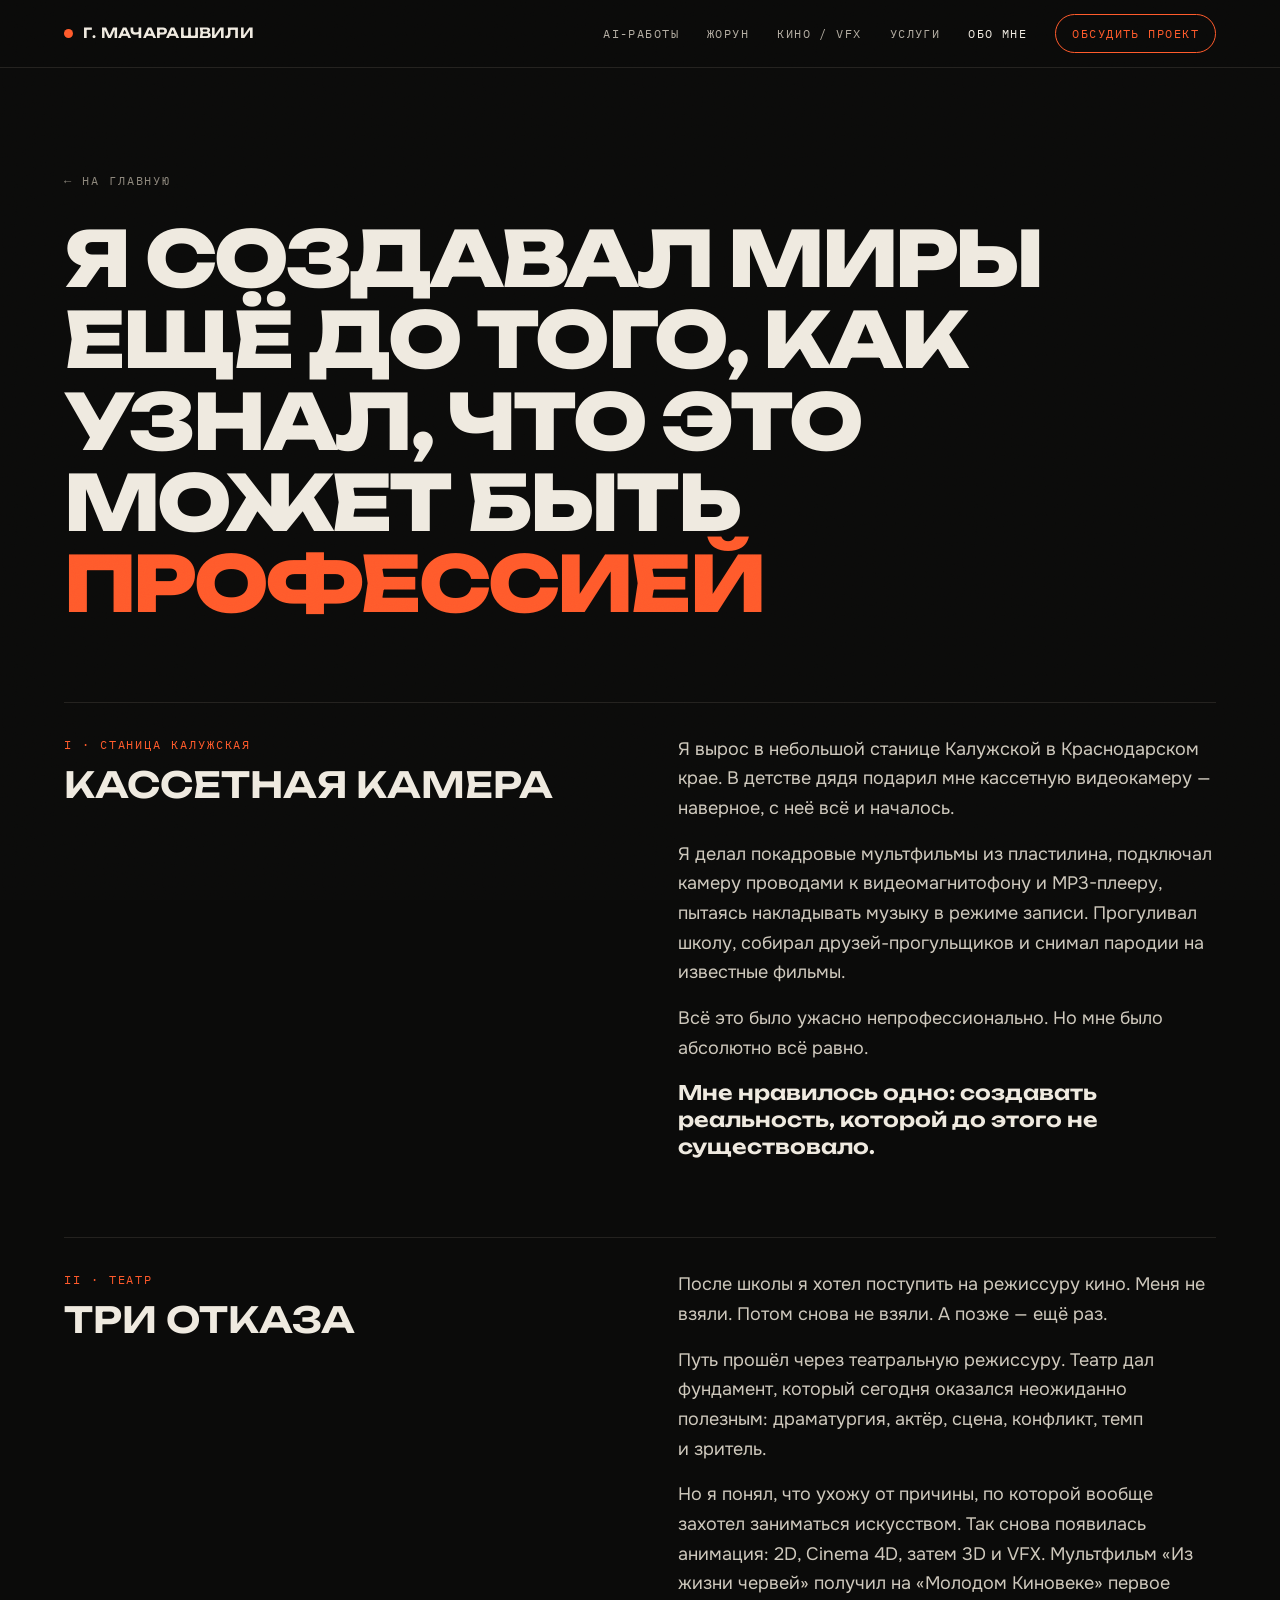
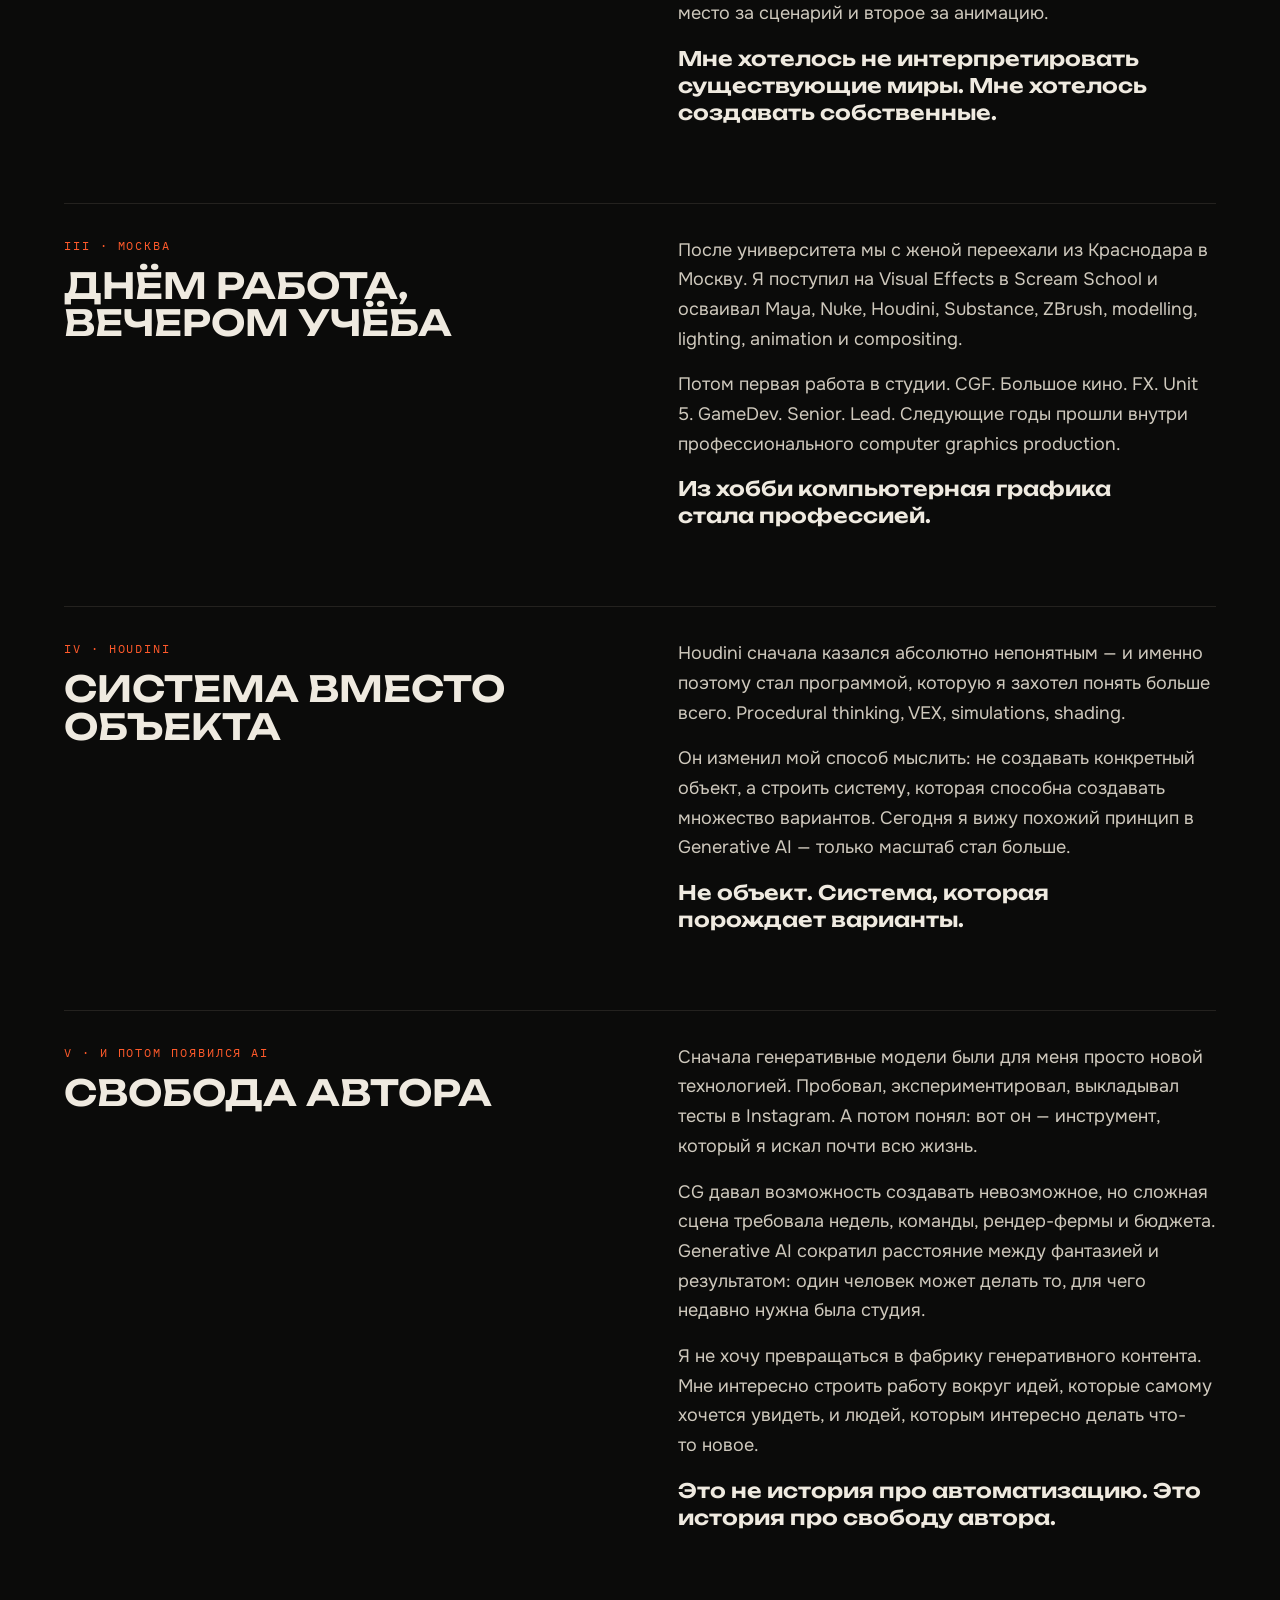
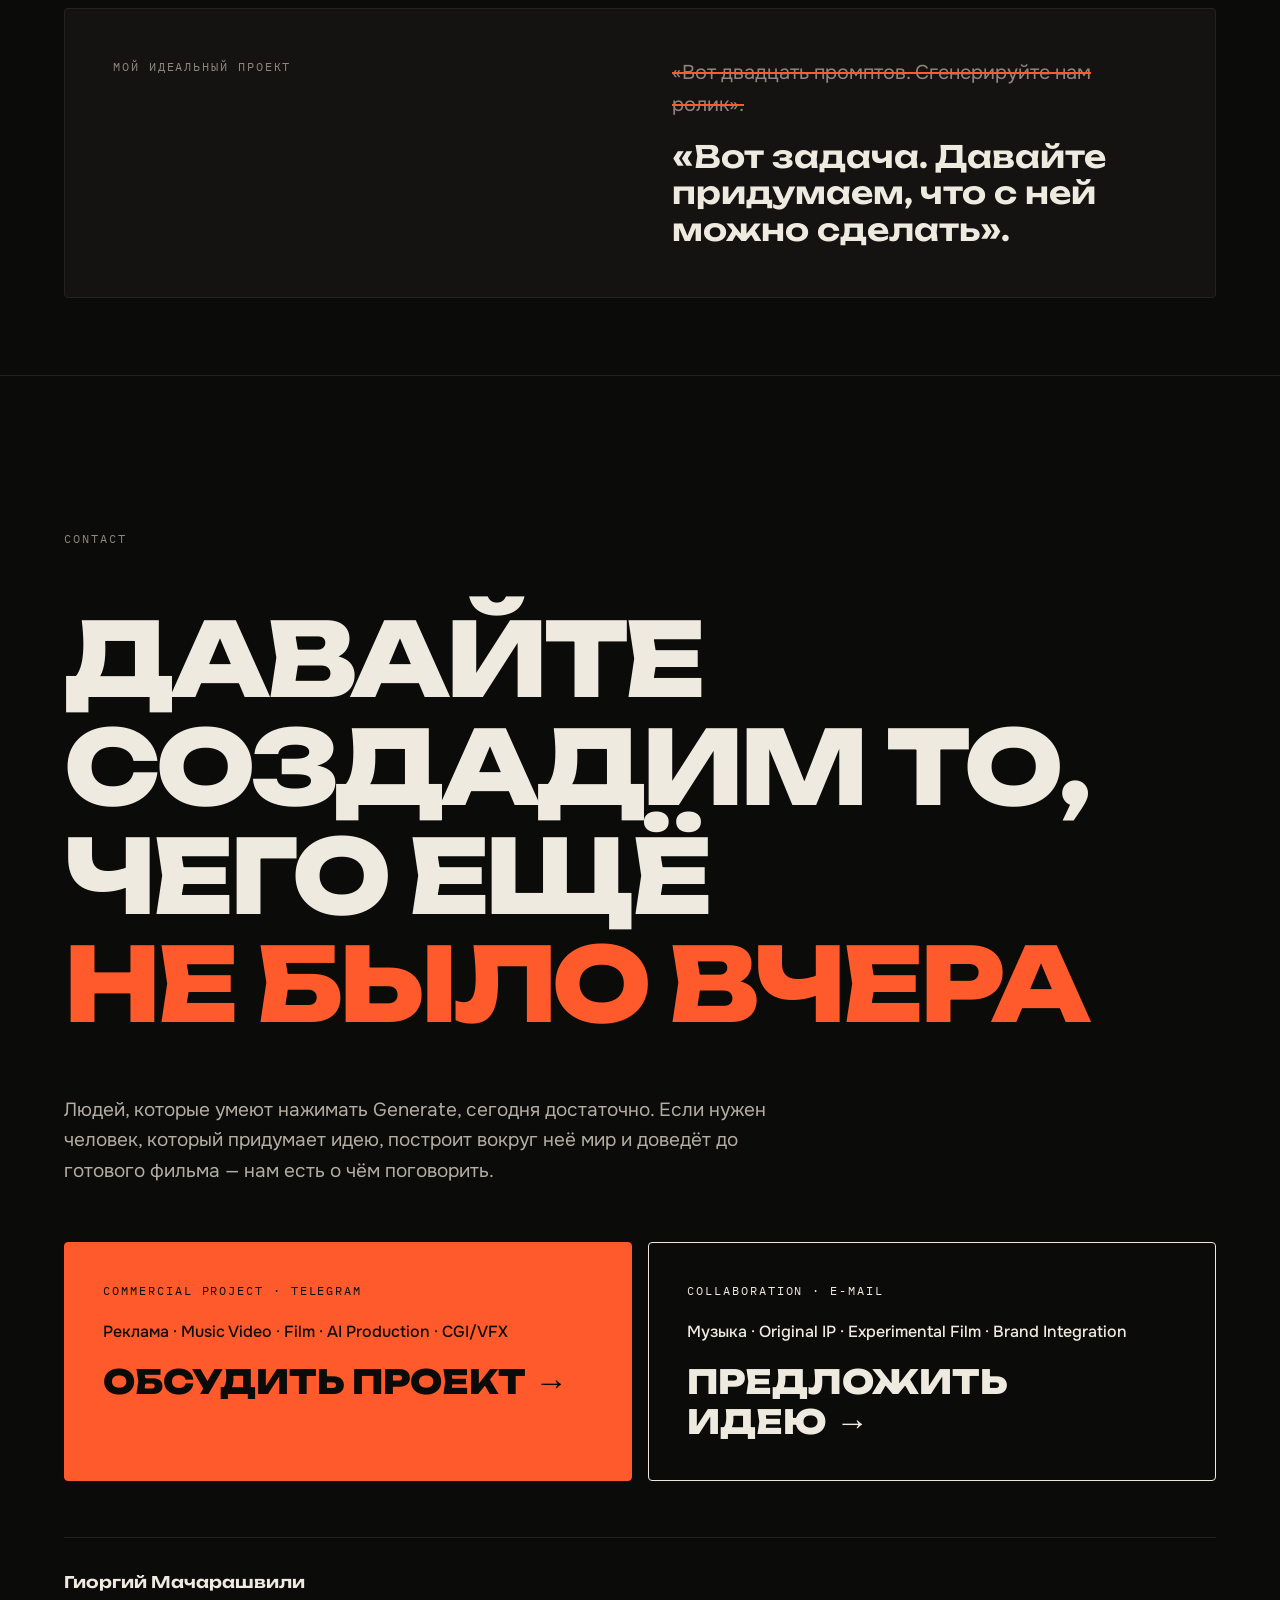
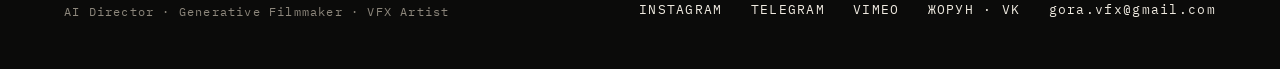
==== about/index.html @ 579a7cca "Видео вместо картинок, встроенный плеер и правки текста - Первый экран: беззвучная нарезка лучших пл" ====
<!DOCTYPE html>
<html lang="ru">
<head>
  <meta charset="utf-8">
  <meta name="viewport" content="width=device-width, initial-scale=1, viewport-fit=cover">
  <title>История — Гиоргий Мачарашвили</title>
  <meta name="description" content="От кассетной камеры в станице Калужской через театральную режиссуру, большое кино и Houdini к Generative AI. История Гиоргия Мачарашвили — AI-режиссёра и VFX-художника.">
  <link rel="canonical" href="https://goravfx.github.io/about/">
  <meta name="theme-color" content="#0b0b0a">
  <meta name="author" content="Гиоргий Мачарашвили">

  <meta property="og:type" content="profile">
  <meta property="og:site_name" content="Гиоргий Мачарашвили">
  <meta property="og:locale" content="ru_RU">
  <meta property="og:title" content="История — Гиоргий Мачарашвили">
  <meta property="og:description" content="От кассетной камеры в станице Калужской через театральную режиссуру, большое кино и Houdini к Generative AI. История Гиоргия Мачарашвили — AI-режиссёра и VFX-художника.">
  <meta property="og:url" content="https://goravfx.github.io/about/">
  <meta property="og:image" content="https://goravfx.github.io/assets/og-cover.jpg">
  <meta property="og:image:width" content="1200">
  <meta property="og:image:height" content="630">
  <meta property="og:image:alt" content="Гиоргий Мачарашвили — AI-режиссёр, generative filmmaker, VFX artist">
  <meta name="twitter:card" content="summary_large_image">
  <meta name="twitter:image" content="https://goravfx.github.io/assets/og-cover.jpg">

  <link rel="icon" href="../assets/favicon.svg" type="image/svg+xml">
  <link rel="icon" href="../assets/favicon-32.png" sizes="32x32" type="image/png">
  <link rel="apple-touch-icon" href="../assets/apple-touch-icon.png">

  <link rel="preload" href="../assets/fonts/unbounded-cyrillic.woff2" as="font" type="font/woff2" crossorigin>
  <link rel="preload" href="../assets/fonts/onest-cyrillic.woff2" as="font" type="font/woff2" crossorigin>
  <link rel="stylesheet" href="../assets/css/site.css">
  <script>document.documentElement.classList.add('js')</script>
  <script src="../assets/js/site.js" defer></script>
</head>

<body>
<a class="skip" href="#main">Перейти к содержанию</a>
<div class="grain" aria-hidden="true"></div>

<header class="site-header">
  <a class="brand" href="../" aria-label="Гиоргий Мачарашвили — на главную">
    <span class="brand-dot" aria-hidden="true"></span>
    <span>Г. МАЧАРАШВИЛИ</span>
  </a>
  <button class="menu-btn" type="button" aria-expanded="false" aria-controls="site-nav">
    <span class="menu-label">Меню</span><span class="menu-icon" aria-hidden="true"></span>
  </button>
  <nav class="nav" id="site-nav" aria-label="Разделы сайта">
    <a href="../#work">AI-работы</a>
    <a href="../#jorun">Жорун</a>
    <a href="../#vfx">Кино / VFX</a>
    <a href="../#services">Услуги</a>
    <a href="./" aria-current="page">Обо мне</a>
    <a class="nav-cta" href="#contact">Обсудить проект</a>
  </nav>
</header>

<main id="main">

<article class="story">
  <div class="story-head">
    <a class="back" href="../">← НА ГЛАВНУЮ</a>
    <h1 class="story-title">Я создавал миры ещё до того, как узнал, что это может быть <span class="acc">профессией</span></h1>
  </div>
  <section class="chapter" aria-labelledby="ch-1">
    <div class="chapter-head">
      <span class="chapter-i">I · СТАНИЦА КАЛУЖСКАЯ</span>
      <h2 class="chapter-t" id="ch-1">Кассетная камера</h2>
    </div>
    <div class="chapter-body">
      <p>Я вырос в небольшой станице Калужской в Краснодарском крае. В детстве дядя подарил мне кассетную видеокамеру — наверное, с неё всё и началось.</p>
      <p>Я делал покадровые мультфильмы из пластилина, подключал камеру проводами к видеомагнитофону и MP3-плееру, пытаясь накладывать музыку в режиме записи. Прогуливал школу, собирал друзей-прогульщиков и снимал пародии на известные фильмы.</p>
      <p>Всё это было ужасно непрофессионально. Но мне было абсолютно всё равно.</p>
      <p class="chapter-q">Мне нравилось одно: создавать реальность, которой до этого не существовало.</p>
    </div>
  </section>
  <section class="chapter" aria-labelledby="ch-2">
    <div class="chapter-head">
      <span class="chapter-i">II · ТЕАТР</span>
      <h2 class="chapter-t" id="ch-2">Три отказа</h2>
    </div>
    <div class="chapter-body">
      <p>После школы я хотел поступить на режиссуру кино. Меня не взяли. Потом снова не взяли. А позже — ещё раз.</p>
      <p>Путь прошёл через театральную режиссуру. Театр дал фундамент, который сегодня оказался неожиданно полезным: драматургия, актёр, сцена, конфликт, темп и зритель.</p>
      <p>Но я понял, что ухожу от причины, по которой вообще захотел заниматься искусством. Так снова появилась анимация: 2D, Cinema 4D, затем 3D и VFX. Мультфильм «Из жизни червей» получил на «Молодом Киновеке» первое место за сценарий и второе за анимацию.</p>
      <p class="chapter-q">Мне хотелось не интерпретировать существующие миры. Мне хотелось создавать собственные.</p>
    </div>
  </section>
  <section class="chapter" aria-labelledby="ch-3">
    <div class="chapter-head">
      <span class="chapter-i">III · МОСКВА</span>
      <h2 class="chapter-t" id="ch-3">Днём работа, вечером учёба</h2>
    </div>
    <div class="chapter-body">
      <p>После университета мы с женой переехали из Краснодара в Москву. Я поступил на Visual Effects в Scream School и осваивал Maya, Nuke, Houdini, Substance, ZBrush, modelling, lighting, animation и compositing.</p>
      <p>Потом первая работа в студии. CGF. Большое кино. FX. Unit 5. GameDev. Senior. Lead. Следующие годы прошли внутри профессионального computer graphics production.</p>
      <p class="chapter-q">Из хобби компьютерная графика стала профессией.</p>
    </div>
  </section>
  <section class="chapter" aria-labelledby="ch-4">
    <div class="chapter-head">
      <span class="chapter-i">IV · HOUDINI</span>
      <h2 class="chapter-t" id="ch-4">Система вместо объекта</h2>
    </div>
    <div class="chapter-body">
      <p>Houdini сначала казался абсолютно непонятным — и именно поэтому стал программой, которую я захотел понять больше всего. Procedural thinking, VEX, simulations, shading.</p>
      <p>Он изменил мой способ мыслить: не создавать конкретный объект, а строить систему, которая способна создавать множество вариантов. Сегодня я вижу похожий принцип в Generative AI — только масштаб стал больше.</p>
      <p class="chapter-q">Не объект. Система, которая порождает варианты.</p>
    </div>
  </section>
  <section class="chapter" aria-labelledby="ch-5">
    <div class="chapter-head">
      <span class="chapter-i">V · И ПОТОМ ПОЯВИЛСЯ AI</span>
      <h2 class="chapter-t" id="ch-5">Свобода автора</h2>
    </div>
    <div class="chapter-body">
      <p>Сначала генеративные модели были для меня просто новой технологией. Пробовал, экспериментировал, выкладывал тесты в Instagram. А потом понял: вот он — инструмент, который я искал почти всю жизнь.</p>
      <p>CG давал возможность создавать невозможное, но сложная сцена требовала недель, команды, рендер-фермы и бюджета. Generative AI сократил расстояние между фантазией и результатом: один человек может делать то, для чего недавно нужна была студия.</p>
      <p>Я не хочу превращаться в фабрику генеративного контента. Мне интересно строить работу вокруг идей, которые самому хочется увидеть, и людей, которым интересно делать что-то новое.</p>
      <p class="chapter-q">Это не история про автоматизацию. Это история про свободу автора.</p>
    </div>
  </section>
  <aside class="ideal" aria-label="Мой идеальный проект">
    <p class="eyebrow">Мой идеальный проект</p>
    <div class="ideal-body">
      <p class="ideal-no">«Вот двадцать промптов. Сгенерируйте нам ролик».</p>
      <p class="ideal-yes">«Вот задача. Давайте придумаем, что с ней можно сделать».</p>
    </div>
  </aside>
</article>

</main>

<section class="contact" id="contact" aria-labelledby="contact-title">
  <p class="eyebrow">Contact</p>
  <h2 class="contact-title" id="contact-title">Давайте создадим то, чего ещё <span class="acc">не было вчера</span></h2>
  <p class="contact-lead">Людей, которые умеют нажимать Generate, сегодня достаточно. Если нужен человек, который придумает идею, построит вокруг неё мир и доведёт до готового фильма — нам есть о чём поговорить.</p>
  <div class="contact-cards">
    <a class="ccard ccard-accent" href="https://t.me/gora_vfx" target="_blank" rel="noopener">
      <span class="ccard-label">COMMERCIAL PROJECT · TELEGRAM</span>
      <span class="ccard-text">Реклама · Music Video · Film · AI Production · CGI/VFX</span>
      <span class="ccard-cta">Обсудить проект →</span>
    </a>
    <a class="ccard" href="mailto:gora.vfx@gmail.com">
      <span class="ccard-label">COLLABORATION · E-MAIL</span>
      <span class="ccard-text">Музыка · Original IP · Experimental Film · Brand Integration</span>
      <span class="ccard-cta">Предложить идею →</span>
    </a>
  </div>
  <footer class="site-footer">
    <div class="stack footer-id">
      <span class="footer-name">Гиоргий Мачарашвили</span>
      <span class="footer-role">AI Director · Generative Filmmaker · VFX Artist</span>
    </div>
    <nav class="footer-links" aria-label="Контакты и соцсети">
      <a href="https://www.instagram.com/gora_vfx/" target="_blank" rel="noopener">Instagram</a>
      <a href="https://t.me/gora_vfx" target="_blank" rel="noopener">Telegram</a>
      <a href="https://vimeo.com/user97466918" target="_blank" rel="noopener">Vimeo</a>
      <a href="https://vk.ru/jorundo" target="_blank" rel="noopener">Жорун · VK</a>
      <a class="mail" href="mailto:gora.vfx@gmail.com">gora.vfx@gmail.com</a>
    </nav>
  </footer>
</section>

</body>
</html>
---- assets/css/site.css ----
/* =========================================================
   Гиоргий Мачарашвили — сайт-портфолио
   Цвета, шрифты и отступы задаются переменными ниже.
   ========================================================= */

/* ---------- Шрифты (локальные копии Google Fonts) ---------- */
@font-face {
  font-family: 'Unbounded';
  font-style: normal;
  font-weight: 200 900;
  font-display: swap;
  src: url('../fonts/unbounded-cyrillic.woff2') format('woff2');
  unicode-range: U+0301, U+0400-045F, U+0490-0491, U+04B0-04B1, U+2116;
}
@font-face {
  font-family: 'Unbounded';
  font-style: normal;
  font-weight: 200 900;
  font-display: swap;
  src: url('../fonts/unbounded-latin.woff2') format('woff2');
  unicode-range: U+0000-00FF, U+0131, U+0152-0153, U+02BB-02BC, U+02C6, U+02DA, U+02DC, U+0304, U+0308, U+0329, U+2000-206F, U+20AC, U+2122, U+2191, U+2193, U+2212, U+2215, U+FEFF, U+FFFD;
}
@font-face {
  font-family: 'Unbounded';
  font-style: normal;
  font-weight: 200 900;
  font-display: swap;
  src: url('../fonts/unbounded-currency.woff2') format('woff2');
  unicode-range: U+20B4, U+20B8, U+20BD;
}
@font-face {
  font-family: 'Onest';
  font-style: normal;
  font-weight: 100 900;
  font-display: swap;
  src: url('../fonts/onest-cyrillic.woff2') format('woff2');
  unicode-range: U+0301, U+0400-045F, U+0490-0491, U+04B0-04B1, U+2116;
}
@font-face {
  font-family: 'Onest';
  font-style: normal;
  font-weight: 100 900;
  font-display: swap;
  src: url('../fonts/onest-latin.woff2') format('woff2');
  unicode-range: U+0000-00FF, U+0131, U+0152-0153, U+02BB-02BC, U+02C6, U+02DA, U+02DC, U+0304, U+0308, U+0329, U+2000-206F, U+20AC, U+2122, U+2191, U+2193, U+2212, U+2215, U+FEFF, U+FFFD;
}
@font-face {
  font-family: 'Onest';
  font-style: normal;
  font-weight: 100 900;
  font-display: swap;
  src: url('../fonts/onest-symbols.woff2') format('woff2');
  unicode-range: U+2190, U+2192, U+2194-2199, U+21AF, U+21E6-21F0, U+21F3, U+2218-2219, U+2299, U+22C4-22C6, U+2300-243F, U+2440-244A, U+2460-24FF, U+25A0-27BF, U+2800-28FF;
}
@font-face {
  font-family: 'Onest';
  font-style: normal;
  font-weight: 100 900;
  font-display: swap;
  src: url('../fonts/onest-currency.woff2') format('woff2');
  unicode-range: U+20B4, U+20B8, U+20BD;
}
@font-face {
  font-family: 'IBM Plex Mono';
  font-style: normal;
  font-weight: 400;
  font-display: swap;
  src: url('../fonts/plex-mono-400-cyrillic.woff2') format('woff2');
  unicode-range: U+0301, U+0400-045F, U+0490-0491, U+04B0-04B1, U+2116;
}
@font-face {
  font-family: 'IBM Plex Mono';
  font-style: normal;
  font-weight: 400;
  font-display: swap;
  src: url('../fonts/plex-mono-400-latin.woff2') format('woff2');
  unicode-range: U+0000-00FF, U+0131, U+0152-0153, U+02BB-02BC, U+02C6, U+02DA, U+02DC, U+0304, U+0308, U+0329, U+2000-206F, U+20AC, U+2122, U+2191, U+2193, U+2212, U+2215, U+FEFF, U+FFFD;
}
@font-face {
  font-family: 'IBM Plex Mono';
  font-style: normal;
  font-weight: 500;
  font-display: swap;
  src: url('../fonts/plex-mono-500-cyrillic.woff2') format('woff2');
  unicode-range: U+0301, U+0400-045F, U+0490-0491, U+04B0-04B1, U+2116;
}
@font-face {
  font-family: 'IBM Plex Mono';
  font-style: normal;
  font-weight: 500;
  font-display: swap;
  src: url('../fonts/plex-mono-500-latin.woff2') format('woff2');
  unicode-range: U+0000-00FF, U+0131, U+0152-0153, U+02BB-02BC, U+02C6, U+02DA, U+02DC, U+0304, U+0308, U+0329, U+2000-206F, U+20AC, U+2122, U+2191, U+2193, U+2212, U+2215, U+FEFF, U+FFFD;
}

/* ---------- Переменные ---------- */
:root {
  --bg: #0b0b0a;
  --bg-2: #141311;
  --line: #24221f;
  --line-2: #34312c;
  --line-3: #2e2b27;
  --fg: #efeae0;
  --fg-2: #d8d2c6;
  --fg-3: #cfc9bd;
  --muted: #b3ada2;
  --muted-2: #a39d92;
  --muted-3: #8d877c;
  --muted-4: #857f75;
  --accent: #ff5a2b;
  --ink: #0b0b0a;
  --paper: #efeae0;
  --paper-ink: #3a3732;

  --f-display: 'Unbounded', 'Arial Black', sans-serif;
  --f-text: 'Onest', 'Segoe UI', system-ui, -apple-system, sans-serif;
  --f-mono: 'IBM Plex Mono', ui-monospace, 'SFMono-Regular', Menlo, Consolas, monospace;

  --gut: clamp(20px, 5vw, 72px);
  --sec-y: clamp(72px, 10vw, 150px);
  --hh: 68px; /* высота шапки; уточняется скриптом */

  color-scheme: dark;
}

/* ---------- База ---------- */
*, *::before, *::after { box-sizing: border-box; }
html {
  -webkit-text-size-adjust: 100%;
  text-size-adjust: 100%;
  background: var(--bg);
  scroll-behavior: smooth;
}
body {
  margin: 0;
  min-height: 100vh;
  background: var(--bg);
  color: var(--fg);
  font-family: var(--f-text);
  font-size: 17px;
  line-height: 1.6;
  -webkit-font-smoothing: antialiased;
  -moz-osx-font-smoothing: grayscale;
  overflow-x: clip;
}
img { display: block; max-width: 100%; height: auto; }
a { color: var(--fg); text-decoration: none; transition: color .2s, background-color .2s, border-color .2s; }
a:hover { color: var(--accent); }
p, h1, h2, h3, ul, ol { margin: 0; }
ul, ol { padding: 0; list-style: none; }
button { font: inherit; color: inherit; }
::selection { background: var(--accent); color: var(--ink); }
:focus-visible { outline: 2px solid var(--accent); outline-offset: 3px; border-radius: 2px; }
[id] { scroll-margin-top: calc(var(--hh) - 1px); }
.acc { color: var(--accent); }
.nowrap { white-space: nowrap; }
.sr-only {
  position: absolute; width: 1px; height: 1px; padding: 0; margin: -1px;
  overflow: hidden; clip: rect(0 0 0 0); white-space: nowrap; border: 0;
}
.skip {
  position: absolute; left: 12px; top: -80px; z-index: 100;
  padding: 10px 16px; border-radius: 999px;
  background: var(--accent); color: var(--ink); font-weight: 600;
}
.skip:focus { top: 12px; color: var(--ink); }

@keyframes blink { 0%, 49% { opacity: 1; } 50%, 100% { opacity: .15; } }

/* Плёночное зерно поверх всего сайта */
.grain {
  position: fixed; inset: 0; z-index: 60; pointer-events: none;
  opacity: .07; mix-blend-mode: overlay;
  background-image: url("data:image/svg+xml;utf8,<svg xmlns='http://www.w3.org/2000/svg' width='160' height='160'><filter id='n'><feTurbulence type='fractalNoise' baseFrequency='.9' numOctaves='2' stitchTiles='stitch'/></filter><rect width='100%' height='100%' filter='url(%23n)'/></svg>");
}

/* ---------- Общие элементы ---------- */
.eyebrow {
  font-family: var(--f-mono); font-size: 12px; letter-spacing: .16em;
  color: var(--muted-3); text-transform: uppercase;
}
.h2 {
  font-family: var(--f-display); font-weight: 800;
  font-size: clamp(34px, 5.2vw, 78px); line-height: .98; letter-spacing: -.03em;
  text-transform: uppercase;
}
.lead { max-width: 520px; color: var(--muted); font-size: 18px; text-wrap: pretty; }
.pretty { text-wrap: pretty; }

.section {
  padding: var(--sec-y) var(--gut);
  border-top: 1px solid var(--line);
}
.stack { display: flex; flex-direction: column; }
.grid-420 { display: grid; grid-template-columns: repeat(auto-fit, minmax(min(100%, 420px), 1fr)); }
.sec-head { gap: 40px; align-items: end; }
.sec-head > .stack { gap: 20px; }

.chips { display: flex; flex-wrap: wrap; gap: 8px; }
.chip {
  padding: 7px 13px; border: 1px solid var(--line-2); border-radius: 999px;
  font-size: 14px; line-height: 1.6; color: var(--fg-2);
}

.btns { display: flex; flex-wrap: wrap; gap: 12px; }
.btn {
  display: inline-flex; align-items: center; justify-content: center; gap: 8px;
  padding: 16px 26px; border-radius: 999px; border: 1px solid transparent;
  font-family: var(--f-text); font-size: 15px; font-weight: 500; line-height: 1.6;
  cursor: pointer; white-space: nowrap;
}
@media (max-width: 420px) { .btn { white-space: normal; text-align: center; } }
.btn-accent { background: var(--accent); color: var(--ink); font-weight: 600; }
.btn-accent:hover { background: var(--fg); color: var(--ink); }
.btn-line { border-color: var(--fg); color: var(--fg); }
.btn-line:hover { background: var(--fg); color: var(--ink); }
.btn-paper { background: var(--paper); color: var(--ink); font-weight: 600; }
.btn-paper:hover { background: var(--accent); color: var(--ink); }

/* ---------- Шапка ---------- */
.site-header {
  position: sticky; top: 0; z-index: 50;
  display: flex; align-items: center; justify-content: space-between; gap: 10px 24px;
  padding: 14px var(--gut);
  background: rgba(11, 11, 10, .86);
  -webkit-backdrop-filter: blur(10px);
  backdrop-filter: blur(10px);
  border-bottom: 1px solid var(--line);
}
.brand {
  display: flex; align-items: center; gap: 10px; flex-shrink: 0;
  font-family: var(--f-display); font-weight: 600; font-size: 14px; letter-spacing: .02em;
  color: var(--fg);
}
.brand:hover { color: var(--fg); }
.brand-dot {
  width: 9px; height: 9px; border-radius: 50%; background: var(--accent);
  animation: blink 1.6s infinite;
}
.nav {
  display: flex; align-items: center; gap: clamp(14px, 2.2vw, 28px);
  margin-left: auto; white-space: nowrap;
  font-family: var(--f-mono); font-size: 12px; letter-spacing: .12em; text-transform: uppercase;
}
.nav a { color: var(--muted); }
.nav a:hover, .nav a[aria-current="page"] { color: var(--fg); }
.nav .nav-cta {
  padding: 9px 16px; border: 1px solid var(--accent); border-radius: 999px; color: var(--accent);
}
.nav .nav-cta:hover { background: var(--accent); color: var(--ink); }
.menu-btn { display: none; }

/* Мобильное меню */
@media (max-width: 959px) {
  .js .menu-btn {
    display: inline-flex; align-items: center; gap: 10px;
    padding: 9px 16px; border: 1px solid var(--line-2); border-radius: 999px;
    background: none; cursor: pointer;
    font-family: var(--f-mono); font-size: 12px; letter-spacing: .12em; text-transform: uppercase;
    color: var(--fg);
  }
  .menu-icon { position: relative; width: 14px; height: 8px; }
  .menu-icon::before, .menu-icon::after {
    content: ''; position: absolute; left: 0; right: 0; height: 1.5px; background: currentColor;
    transition: transform .25s, top .25s;
  }
  .menu-icon::before { top: 0; }
  .menu-icon::after { top: 6.5px; }
  .menu-open .menu-icon::before { top: 3.25px; transform: rotate(45deg); }
  .menu-open .menu-icon::after { top: 3.25px; transform: rotate(-45deg); }

  .js .nav {
    position: fixed; left: 0; right: 0; top: var(--hh); bottom: 0; z-index: 49;
    display: flex; flex-direction: column; align-items: stretch; gap: 0;
    margin: 0; padding: 8px var(--gut) calc(32px + env(safe-area-inset-bottom));
    background: var(--bg); overflow-y: auto;
    font-family: var(--f-display); font-weight: 600; font-size: clamp(26px, 7vw, 40px);
    letter-spacing: -.01em; white-space: normal;
    visibility: hidden; opacity: 0; transform: translateY(-8px);
    transition: opacity .2s, transform .2s, visibility 0s .2s;
  }
  .js .menu-open .nav {
    visibility: visible; opacity: 1; transform: none;
    transition: opacity .2s, transform .2s;
  }
  /* backdrop-filter делает шапку контейнером для fixed-элементов и ломает меню — на мобильных без размытия */
  .js .site-header {
    -webkit-backdrop-filter: none; backdrop-filter: none; background: rgba(11, 11, 10, .96);
  }
  .js .site-header.menu-open { background: var(--bg); }
  .js .nav a { padding: 16px 0; border-bottom: 1px solid var(--line); color: var(--fg); }
  .js .nav a:hover { color: var(--accent); }
  .js .nav .nav-cta {
    margin-top: 28px; padding: 18px 26px; border: 0; border-radius: 999px;
    background: var(--accent); color: var(--ink); text-align: center;
    font-family: var(--f-text); font-size: 16px; font-weight: 600; letter-spacing: 0; text-transform: none;
  }
  .js .nav .nav-cta:hover { background: var(--fg); }

  /* Без JavaScript: меню — прокручиваемая строка, как в исходном дизайне */
  html:not(.js) .site-header { flex-wrap: wrap; }
  html:not(.js) .nav { max-width: 100%; overflow-x: auto; scrollbar-width: none; }
  html:not(.js) .nav::-webkit-scrollbar { display: none; }
}
@media (max-width: 374px) {
  .site-header { gap: 10px 8px; }
  .brand { gap: 8px; font-size: 12.5px; }
  .js .menu-btn { padding: 8px 12px; gap: 8px; }
}
body.menu-locked { overflow: hidden; }

/* ---------- Первый экран ---------- */
.hero {
  position: relative; overflow: hidden;
  min-height: calc(100vh - var(--hh));
  min-height: calc(100svh - var(--hh));
  display: flex; flex-direction: column; justify-content: flex-end;
}
.hero-media {
  position: absolute; inset: 0; overflow: hidden;
  background: var(--bg);
}
.hero-poster, .hero-video { position: absolute; inset: 0; width: 100%; height: 100%; object-fit: cover; }
.hero-video { pointer-events: none; opacity: 0; transition: opacity .8s ease; }
.hero-video.is-playing { opacity: 1; }
.hero-shade {
  position: absolute; inset: 0; pointer-events: none;
  background:
    linear-gradient(90deg, rgba(11,11,10,.6) 0%, rgba(11,11,10,.15) 65%, rgba(11,11,10,0) 100%),
    linear-gradient(180deg, rgba(11,11,10,.75) 0%, rgba(11,11,10,.2) 26%, rgba(11,11,10,.4) 55%, var(--bg) 100%);
}
.hero-top {
  position: absolute; top: 22px; left: var(--gut); right: var(--gut);
  display: flex; flex-wrap: wrap; gap: 8px 20px; justify-content: space-between;
  font-family: var(--f-mono); font-size: 12px; letter-spacing: .14em; color: var(--fg);
}
.rec { display: flex; gap: 10px; align-items: center; }
.tc { font-variant-numeric: tabular-nums; }
.hero-top a { display: flex; gap: 10px; align-items: center; flex-wrap: wrap; color: var(--fg); }
.hero-top a:hover { color: var(--accent); }
.hero-body {
  position: relative; display: flex; flex-direction: column; gap: 28px;
  padding: 96px var(--gut) clamp(32px, 5vw, 56px);
}
.hero-eyebrow { font-family: var(--f-mono); font-size: 13px; letter-spacing: .16em; color: var(--fg); }
.hero-title {
  font-family: var(--f-display); font-weight: 800;
  font-size: clamp(30px, 7.6vw, 132px); line-height: .9; letter-spacing: -.035em;
  text-transform: uppercase;
}
.hero-row { display: flex; flex-wrap: wrap; gap: 24px 48px; align-items: flex-end; justify-content: space-between; }
.hero-lead { max-width: 620px; font-size: clamp(17px, 1.6vw, 21px); line-height: 1.5; text-wrap: pretty; }

/* ---------- Цифры ---------- */
.stats {
  display: grid; grid-template-columns: repeat(2, minmax(0, 1fr)); gap: 1px;
  background: var(--line); border-top: 1px solid var(--line); border-bottom: 1px solid var(--line);
}
.stat { display: flex; flex-direction: column; gap: 10px; padding: 32px clamp(20px, 3vw, 40px); background: var(--bg); }
.stat-n {
  font-family: var(--f-display); font-weight: 600;
  font-size: clamp(26px, 4vw, 54px); line-height: 1; letter-spacing: -.03em;
}
.stat-t { color: var(--muted-2); font-size: 15px; line-height: 1.45; text-wrap: pretty; }
@media (min-width: 920px) { .stats { grid-template-columns: repeat(4, minmax(0, 1fr)); } }
@media (max-width: 480px) { .stat { padding: 26px 20px; } .stat-t { font-size: 14px; } }

.disciplines {
  display: flex; flex-wrap: wrap; gap: 8px 28px;
  padding: 18px var(--gut);
  font-family: var(--f-mono); font-size: 12px; letter-spacing: .16em; color: var(--muted-3);
  text-transform: uppercase;
}

/* ---------- Кино / VFX ---------- */
.vfx { gap: 64px; }
.reels { display: grid; grid-template-columns: repeat(auto-fit, minmax(min(100%, 320px), 1fr)); gap: 16px; }
.reel {
  position: relative; overflow: hidden;
  display: flex; justify-content: space-between; align-items: flex-end; gap: 16px;
  min-height: clamp(180px, 18vw, 260px); padding: 24px 28px;
  border: 1px solid var(--line-2); border-radius: 4px;
  background-color: var(--bg-2); background-position: center; background-size: cover; background-repeat: no-repeat;
}
.reel:hover { border-color: var(--accent); color: var(--accent); }
.reel-text { display: flex; flex-direction: column; gap: 6px; }
.reel-label { font-family: var(--f-mono); font-size: 12px; letter-spacing: .16em; color: var(--fg-2); }
.reel-title { font-family: var(--f-display); font-weight: 600; font-size: 22px; line-height: 1.3; }
.reel-icon {
  flex-shrink: 0; display: grid; place-items: center; width: 52px; height: 52px; border-radius: 50%;
  background: var(--accent); color: var(--ink); font-size: 18px; padding-left: 3px;
  transition: background-color .2s;
}
.reel:hover .reel-icon { background: var(--fg); }

.vfx-cols { display: grid; grid-template-columns: repeat(auto-fit, minmax(min(100%, 460px), 1fr)); gap: clamp(40px, 5vw, 72px); }
.list-head {
  display: flex; justify-content: space-between; gap: 12px; flex-wrap: wrap;
  font-family: var(--f-mono); font-size: 12px; letter-spacing: .16em; color: var(--muted-3);
}
.list-head h3 { font: inherit; text-transform: uppercase; }
.rows > li, .rows > .row {
  display: flex; justify-content: space-between; gap: 16px;
  padding: 11px 0; border-top: 1px solid var(--line); font-size: 17px;
}
.rows.closed > li:last-child { border-bottom: 1px solid var(--line); }
.award { color: var(--accent); font-family: var(--f-mono); font-size: 13px; }
.rows .more { color: var(--muted-3); font-size: 15px; }
.col-gap-20 { gap: 20px; }
.col-gap-16 { gap: 16px; }
.col-gap-48 { gap: 48px; }
.text-muted { color: var(--muted); }

.feature {
  display: flex; flex-direction: column; justify-content: flex-end; gap: 14px;
  min-height: 340px; padding: 28px;
  border: 1px solid var(--line); border-radius: 4px; overflow: hidden;
  background-color: var(--bg-2); background-position: center; background-size: cover; background-repeat: no-repeat;
}
.feature:hover { border-color: var(--accent); }
.feature-top {
  margin-bottom: auto; display: flex; justify-content: space-between; gap: 12px;
  font-family: var(--f-mono); font-size: 12px; letter-spacing: .16em; color: var(--fg);
}
.feature-title { font-family: var(--f-display); font-weight: 600; font-size: 22px; line-height: 1.2; color: var(--fg); }
.feature-text { color: var(--fg-2); font-size: 15px; line-height: 1.5; }

.path { display: grid; grid-template-columns: repeat(auto-fit, minmax(200px, 1fr)); gap: 32px 0; }
.path li {
  position: relative; display: flex; flex-direction: column; gap: 8px;
  padding: 22px 20px 0 0; border-top: 1px solid var(--line-2);
}
.path li::before {
  content: ''; position: absolute; top: -5px; left: 0;
  width: 9px; height: 9px; border-radius: 50%; background: var(--accent);
}
.path-k { font-family: var(--f-mono); font-size: 12px; letter-spacing: .14em; color: var(--muted-3); }
.path-t { font-family: var(--f-display); font-weight: 600; font-size: 20px; line-height: 1.15; }
.path-d { color: var(--muted-2); font-size: 15px; line-height: 1.45; }

.tools {
  display: flex; flex-wrap: wrap; gap: 8px 24px;
  font-family: var(--f-display); font-weight: 400; font-size: clamp(18px, 2vw, 26px); color: var(--muted-4);
}

/* ---------- 02 Манифест ---------- */
.manifesto { display: grid; grid-template-columns: repeat(auto-fit, minmax(min(100%, 420px), 1fr)); gap: clamp(40px, 6vw, 96px); }
.manifesto-left { gap: 28px; }
.manifesto-left .lead { max-width: 560px; }
.manifesto-right { justify-content: flex-end; }
.ifthen {
  display: grid; grid-template-columns: minmax(0, 1fr) auto minmax(0, 1fr); gap: 18px; align-items: baseline;
  padding: 22px 0; border-top: 1px solid var(--line);
}
.ifthen-a { color: var(--muted-3); font-size: 16px; }
.ifthen-arrow { font-family: var(--f-mono); color: var(--accent); }
.ifthen-b { font-size: 16px; font-weight: 500; }
.manifesto-final {
  padding-top: 28px; border-top: 1px solid var(--line);
  font-family: var(--f-display); font-weight: 600; font-size: clamp(20px, 2vw, 26px); line-height: 1.3;
}

/* ---------- 03 Balkan Trafik ---------- */
.work { gap: 48px; }
.work-head { display: flex; flex-wrap: wrap; justify-content: space-between; align-items: flex-end; gap: 24px; }
.work-title {
  font-family: var(--f-display); font-weight: 800;
  font-size: clamp(40px, 7vw, 112px); line-height: .9; letter-spacing: -.035em;
}
.work-meta { max-width: 380px; font-family: var(--f-mono); font-size: 13px; letter-spacing: .06em; color: var(--muted); line-height: 1.6; }
.frame { position: relative; overflow: hidden; background: var(--bg-2); }
.frame img, .frame video { position: absolute; inset: 0; width: 100%; height: 100%; object-fit: cover; }
.frame-wide { width: 100%; aspect-ratio: 21 / 9; min-height: 260px; border-radius: 4px; }
.frame-scope { width: 100%; aspect-ratio: 2.36 / 1; min-height: 220px; border-radius: 4px; }

/* Кликабельный кадр с беззвучным превью; клик открывает ролик со звуком */
.media { display: block; color: var(--fg); cursor: pointer; }
.media::after {
  content: ''; position: absolute; inset: 0; pointer-events: none;
  background: linear-gradient(180deg, rgba(11,11,10,0) 55%, rgba(11,11,10,.55) 100%);
  transition: background-color .3s;
}
.media:hover::after { background-color: rgba(11, 11, 10, .12); }
.media-cta {
  position: absolute; left: clamp(12px, 2vw, 24px); bottom: clamp(12px, 2vw, 24px); z-index: 2;
  display: inline-flex; align-items: center; gap: 10px;
  padding: 12px 20px; border-radius: 999px;
  background: var(--accent); color: var(--ink);
  font-family: var(--f-text); font-size: 15px; font-weight: 600; line-height: 1.4; white-space: nowrap;
  transition: background-color .2s, color .2s;
}
.media:hover .media-cta { background: var(--fg); color: var(--ink); }
.media-cta-ink { background: var(--ink); color: var(--fg); }
.media:hover .media-cta-ink { background: var(--fg); color: var(--ink); }
.work-text .btns { margin-top: 6px; }
.result-more { color: var(--muted); font-size: 15px; line-height: 1.5; }
.result-more b { color: var(--fg); font-weight: 600; white-space: nowrap; }

/* SPARK */
.spark { gap: 40px; }
.spark-text { max-width: 760px; color: var(--muted); font-size: 18px; text-wrap: pretty; }
.work-cols { display: grid; grid-template-columns: repeat(auto-fit, minmax(min(100%, 340px), 1fr)); gap: clamp(32px, 5vw, 80px); }
.work-text { gap: 18px; color: var(--muted); font-size: 17px; text-wrap: pretty; }
.work-text .first { color: var(--fg); font-size: 20px; line-height: 1.45; }
.work-side { gap: 28px; }
.result { display: flex; align-items: baseline; gap: 16px; flex-wrap: wrap; padding-bottom: 24px; border-bottom: 1px solid var(--line); }
.result-n {
  font-family: var(--f-display); font-weight: 800; font-size: clamp(48px, 6vw, 84px); line-height: 1;
  color: var(--accent); letter-spacing: -.03em;
}
.result-t { color: var(--muted); font-size: 15px; }

/* ---------- 04 Вирусные работы ---------- */
.viral { gap: 56px; }
.viral-title { display: flex; flex-direction: column; gap: 20px; font-weight: inherit; }
.big-num {
  font-family: var(--f-display); font-weight: 800;
  font-size: clamp(72px, 13vw, 210px); line-height: .95; letter-spacing: -.05em;
}
.viral-sub {
  font-family: var(--f-display); font-weight: 600; font-size: clamp(18px, 1.8vw, 24px);
  line-height: 1.3; text-transform: uppercase;
}
.hl { color: var(--fg); }
.case {
  display: grid; grid-template-columns: repeat(auto-fit, minmax(min(100%, 380px), 1fr));
  gap: clamp(24px, 4vw, 56px); padding: clamp(20px, 3vw, 36px);
  background: var(--bg-2); border: 1px solid var(--line); border-radius: 4px;
}
.frame-vertical { width: 100%; max-width: 360px; max-height: 640px; aspect-ratio: 9 / 16; justify-self: center; border-radius: 3px; }
.case-body { display: flex; flex-direction: column; justify-content: space-between; gap: 28px; }
.case-top { display: flex; flex-direction: column; gap: 18px; color: var(--muted); }
.case-label { font-family: var(--f-mono); font-size: 12px; letter-spacing: .16em; color: var(--accent); }
.case-title {
  font-family: var(--f-display); font-weight: 800; font-size: clamp(28px, 3.6vw, 52px);
  line-height: 1; letter-spacing: -.03em; text-transform: uppercase; color: var(--fg);
}
.case-foot {
  display: flex; flex-wrap: wrap; gap: 24px 48px; align-items: flex-end; justify-content: space-between;
  padding-top: 24px; border-top: 1px solid var(--line-3);
}
.case-n { font-family: var(--f-display); font-weight: 800; font-size: 56px; line-height: 1; letter-spacing: -.03em; }
.case-n-t { margin-top: 8px; font-family: var(--f-mono); font-size: 12px; letter-spacing: .14em; color: var(--muted-3); }
.case-credits { max-width: 260px; font-family: var(--f-mono); font-size: 12px; color: var(--muted-3); line-height: 1.7; }

.chart-row {
  position: relative; display: grid; grid-template-columns: 44px minmax(0, 1fr) auto; gap: 16px; align-items: center;
  padding: 15px 0; border-top: 1px solid var(--line); color: var(--fg); transition: background-color .2s;
}
a.chart-row:hover { background: var(--bg-2); color: var(--fg); }
a.chart-row:hover .chart-t { color: var(--accent); }
.chart-bar { position: absolute; left: 0; top: 0; height: 2px; background: var(--accent); }
.chart-i { font-family: var(--f-mono); font-size: 12px; color: var(--muted-4); }
.chart-t { font-size: clamp(16px, 1.5vw, 19px); font-weight: 500; line-height: 1.4; transition: color .2s; }
.chart-play {
  display: inline-block; margin-left: 12px; vertical-align: 2px;
  font-family: var(--f-mono); font-size: 11px; font-weight: 400; letter-spacing: .08em; color: var(--accent);
  white-space: nowrap;
}
.chart-v { font-family: var(--f-mono); font-size: 14px; color: var(--fg-2); white-space: nowrap; }
@media (max-width: 560px) {
  .chart-row { grid-template-columns: 30px minmax(0, 1fr) auto; gap: 10px; }
  .chart-play { display: block; margin: 2px 0 0; }
}

/* Встроенный плеер */
.player {
  position: fixed; inset: 0; width: 100%; height: 100%; max-width: none; max-height: none;
  margin: 0; padding: 0; border: 0; background: transparent; color: var(--fg); overflow: hidden;
}
.player::backdrop { background: rgba(11, 11, 10, .97); }
.player[open] { display: block; }
.player-box {
  position: absolute; inset: 0; display: flex; flex-direction: column; align-items: center; justify-content: center;
  gap: 14px; padding: 16px clamp(12px, 3vw, 32px) calc(16px + env(safe-area-inset-bottom));
}
.player-top {
  display: flex; align-items: center; justify-content: space-between; gap: 16px;
  width: var(--pw, 100%); max-width: 100%;
}
.player-title {
  min-width: 0; overflow: hidden; text-overflow: ellipsis; white-space: nowrap;
  font-family: var(--f-mono); font-size: 12px; letter-spacing: .12em; text-transform: uppercase; color: var(--fg-2);
}
.player-close {
  flex-shrink: 0; display: inline-flex; align-items: center; gap: 10px;
  padding: 9px 16px; border: 1px solid var(--line-2); border-radius: 999px; background: none; cursor: pointer;
  font-family: var(--f-mono); font-size: 12px; letter-spacing: .12em; text-transform: uppercase; color: var(--fg);
}
.player-close:hover { border-color: var(--accent); color: var(--accent); }
.player-video { display: block; width: var(--pw, 100%); height: var(--ph, auto); background: #000; border-radius: 4px; }
body.player-open { overflow: hidden; }

/* ---------- 05 Жорун ---------- */
.jorun {
  display: flex; flex-direction: column; gap: 56px;
  padding: var(--sec-y) var(--gut);
  background: var(--accent); color: var(--ink);
}
.jorun ::selection { background: var(--ink); color: var(--accent); }
.jorun :focus-visible { outline-color: var(--ink); }
.jorun-top {
  display: flex; flex-wrap: wrap; justify-content: space-between; gap: 20px;
  font-family: var(--f-mono); font-size: 12px; letter-spacing: .16em;
}
.jorun-main { display: flex; flex-wrap: wrap; justify-content: space-between; align-items: center; gap: clamp(32px, 5vw, 72px); }
.jorun-text { flex: 1 1 420px; min-width: 0; display: flex; flex-direction: column; gap: 24px; }
.jorun-title {
  font-family: var(--f-display); font-weight: 800; font-size: clamp(56px, 8.4vw, 150px);
  line-height: .9; letter-spacing: -.05em;
}
.jorun-sub {
  font-family: var(--f-display); font-weight: 600; font-size: clamp(20px, 2.2vw, 30px);
  line-height: 1.2; text-transform: uppercase;
}
.jorun-p { max-width: 540px; font-size: 18px; text-wrap: pretty; }
.frame-jorun {
  flex: 0 1 520px; min-width: 0; max-width: 520px; width: 100%;
  aspect-ratio: 4 / 5; border-radius: 3px; background: var(--ink);
}
.jstats { display: grid; grid-template-columns: repeat(2, minmax(0, 1fr)); border-top: 2px solid var(--ink); }
.jstats > div { display: flex; flex-direction: column; gap: 6px; padding: 24px 20px 0 0; }
.jstats-n { font-family: var(--f-display); font-weight: 800; font-size: clamp(32px, 4vw, 56px); line-height: 1; letter-spacing: -.03em; }
.jstats-t { font-size: 15px; font-weight: 500; line-height: 1.4; }
@media (min-width: 920px) { .jstats { grid-template-columns: repeat(4, minmax(0, 1fr)); } }
.jorun-bottom { gap: 32px; align-items: end; }
.chip-ink { padding: 7px 13px; border: 1.5px solid var(--ink); border-radius: 999px; font-size: 14px; font-weight: 500; line-height: 1.6; }
.jorun-cta { display: flex; flex-direction: column; gap: 24px; align-items: flex-start; }
.jorun-claim {
  font-family: var(--f-display); font-weight: 800; font-size: clamp(24px, 2.8vw, 38px);
  line-height: 1.1; text-transform: uppercase;
}
.jorun .btns { gap: 10px; }
.btn-ink { background: var(--ink); color: var(--fg); font-weight: 600; }
.btn-ink:hover { background: var(--fg); color: var(--ink); }
.btn-ink-line { padding: 16px 22px; border: 1.5px solid var(--ink); color: var(--ink); font-weight: 600; }
.btn-ink-line:hover { background: var(--ink); color: var(--fg); }

/* ---------- 06 Услуги ---------- */
.services { gap: 56px; }
.services-intro { display: flex; flex-direction: column; gap: 10px; max-width: 520px; }
.services-tag { font-family: var(--f-mono); font-size: 13px; letter-spacing: .14em; color: var(--accent); }
.cards {
  display: grid; gap: 1px; background: var(--line); border: 1px solid var(--line);
  /* не больше трёх колонок — шесть карточек всегда без пустых ячеек */
  grid-template-columns: repeat(auto-fit, minmax(min(100%, max(320px, calc((100% - 2px) / 3))), 1fr));
}
.card {
  display: flex; flex-direction: column; gap: 16px; min-height: 250px;
  padding: 32px 28px 36px; background: var(--bg); transition: background-color .2s;
}
.card:hover { background: var(--bg-2); }
.card-i { font-family: var(--f-mono); font-size: 12px; color: var(--accent); }
.card-t { font-family: var(--f-display); font-weight: 600; font-size: 21px; line-height: 1.15; text-transform: uppercase; }
.card-d { color: var(--muted-2); font-size: 16px; line-height: 1.5; text-wrap: pretty; }
.agnostic { gap: 24px 72px; padding-top: 36px; border-top: 1px solid var(--line); }
.agnostic-t {
  font-family: var(--f-display); font-weight: 600; font-size: clamp(20px, 2.2vw, 30px);
  line-height: 1.2; text-transform: uppercase;
}

/* ---------- 07 Процесс ---------- */
.process { gap: 48px; }
.steps li {
  display: grid; grid-template-columns: repeat(auto-fit, minmax(min(100%, 280px), 1fr)); gap: 12px 40px;
  align-items: baseline; padding: 26px 0; border-top: 1px solid var(--line); transition: background-color .2s;
}
.steps li:hover { background: var(--bg-2); }
.step-h { display: flex; gap: 20px; align-items: baseline; }
.step-i { font-family: var(--f-mono); font-size: 13px; color: var(--accent); }
.step-t {
  font-family: var(--f-display); font-weight: 600; font-size: clamp(20px, 2.4vw, 32px);
  line-height: 1.1; text-transform: uppercase;
}
.step-d { color: var(--muted-2); font-size: 17px; text-wrap: pretty; }

/* ---------- 08 Цены ---------- */
.pricing { display: grid; grid-template-columns: repeat(auto-fit, minmax(min(100%, 440px), 1fr)); gap: clamp(48px, 6vw, 96px); }
.pricing-left { gap: 28px; }
.pricing-title {
  font-family: var(--f-display); font-weight: 800; font-size: clamp(28px, 3.8vw, 56px);
  line-height: 1; letter-spacing: -.03em; text-transform: uppercase;
}
.strike { text-decoration: line-through; text-decoration-color: var(--accent); text-decoration-thickness: 4px; }
.prices { gap: 16px; }
.price {
  display: flex; flex-direction: column; gap: 14px; padding: clamp(24px, 3vw, 40px);
  border: 1px solid var(--line-2); border-radius: 4px;
}
.price-main { gap: 18px; background: var(--paper); color: var(--ink); border-color: var(--paper); }
.price-label { font-family: var(--f-mono); font-size: 12px; letter-spacing: .16em; color: var(--muted-3); }
.price-main .price-label { color: var(--ink); }
.price-n {
  font-family: var(--f-display); font-weight: 800; font-size: clamp(30px, 3.4vw, 46px);
  line-height: 1; letter-spacing: -.03em;
}
.price-main .price-n { font-size: clamp(36px, 4.4vw, 60px); }
.price-unit { font-size: 15px; font-weight: 500; }
.price-d { font-size: 16px; line-height: 1.55; color: var(--muted-2); text-wrap: pretty; }
.price-main .price-d { color: var(--paper-ink); }
.price-main ::selection { background: var(--ink); color: var(--paper); }

/* ---------- 09 Коллаборации ---------- */
.collab { gap: 40px; }
.collab-title {
  max-width: 1200px;
  font-family: var(--f-display); font-weight: 800; font-size: clamp(30px, 4.6vw, 68px);
  line-height: 1.08; letter-spacing: -.03em; text-transform: uppercase;
}
.collab-row { gap: 32px 72px; align-items: end; }
.collab-text { gap: 16px; color: var(--muted); font-size: 18px; text-wrap: pretty; }

/* ---------- 10 Обо мне (анонс) ---------- */
.about-teaser {
  display: grid; grid-template-columns: repeat(auto-fit, minmax(min(100%, 400px), 1fr));
  gap: clamp(40px, 6vw, 96px); align-items: center;
}
.frame-portrait { width: 100%; max-width: 480px; aspect-ratio: 4 / 5; border-radius: 3px; }
.about-teaser-text { gap: 24px; }
.about-teaser-title {
  font-family: var(--f-display); font-weight: 800; font-size: clamp(26px, 3.4vw, 48px);
  line-height: 1.05; letter-spacing: -.03em; text-transform: uppercase;
}
.about-teaser .btns { margin-top: 0; }

/* ---------- Контакты и подвал ---------- */
.contact {
  display: flex; flex-direction: column; gap: 56px;
  padding: clamp(80px, 12vw, 180px) var(--gut) 48px;
  border-top: 1px solid var(--line);
}
.contact-title {
  font-family: var(--f-display); font-weight: 800; font-size: clamp(36px, 8vw, 132px);
  line-height: 1.06; letter-spacing: -.04em; text-transform: uppercase;
}
.contact-lead { max-width: 720px; color: var(--muted); font-size: 19px; text-wrap: pretty; }
.contact-cards { display: grid; grid-template-columns: repeat(auto-fit, minmax(min(100%, 380px), 1fr)); gap: 16px; }
.ccard {
  display: flex; flex-direction: column; gap: 18px; padding: clamp(24px, 3vw, 40px);
  border: 1px solid var(--fg); border-radius: 4px; color: var(--fg);
}
.ccard:hover { background: var(--fg); color: var(--ink); }
.ccard-accent { background: var(--accent); border-color: var(--accent); color: var(--ink); }
.ccard-accent:hover { background: var(--fg); border-color: var(--fg); color: var(--ink); }
.ccard-label { font-family: var(--f-mono); font-size: 12px; letter-spacing: .16em; }
.ccard-text { font-size: 16px; font-weight: 500; }
.ccard-cta {
  font-family: var(--f-display); font-weight: 800; font-size: clamp(22px, 2.6vw, 34px);
  line-height: 1.2; text-transform: uppercase;
}
.site-footer {
  display: flex; flex-wrap: wrap; justify-content: space-between; align-items: flex-end; gap: 24px;
  padding-top: 32px; border-top: 1px solid var(--line);
}
.footer-id { gap: 6px; }
.footer-name { font-family: var(--f-display); font-weight: 600; font-size: 16px; }
.footer-role { font-family: var(--f-mono); font-size: 12px; letter-spacing: .1em; color: var(--muted-3); }
.footer-links {
  display: flex; flex-wrap: wrap; gap: 12px 28px;
  font-family: var(--f-mono); font-size: 13px; letter-spacing: .1em; text-transform: uppercase;
}
.footer-links .mail { text-transform: none; }

/* ---------- Страница «Обо мне» ---------- */
.story {
  display: flex; flex-direction: column; gap: clamp(48px, 6vw, 80px);
  padding: clamp(56px, 8vw, 120px) var(--gut) clamp(40px, 6vw, 80px);
}
.story-head { display: flex; flex-direction: column; gap: 28px; max-width: 1200px; }
.back { align-self: flex-start; font-family: var(--f-mono); font-size: 12px; letter-spacing: .16em; color: var(--muted-3); }
.back:hover { color: var(--accent); }
.story-title {
  font-family: var(--f-display); font-weight: 800; font-size: clamp(30px, 6vw, 96px);
  line-height: 1.06; letter-spacing: -.035em; text-transform: uppercase;
}
.chapter {
  display: grid; grid-template-columns: repeat(auto-fit, minmax(min(100%, 300px), 1fr));
  gap: 20px clamp(40px, 6vw, 96px); padding-top: 32px; border-top: 1px solid var(--line);
}
.chapter-head { display: flex; flex-direction: column; gap: 12px; }
.chapter-i { font-family: var(--f-mono); font-size: 12px; letter-spacing: .16em; color: var(--accent); }
.chapter-t {
  font-family: var(--f-display); font-weight: 600; font-size: clamp(24px, 2.8vw, 38px);
  line-height: 1.05; text-transform: uppercase;
}
.chapter-body {
  display: flex; flex-direction: column; gap: 16px; max-width: 680px;
  font-size: 18px; line-height: 1.65; color: var(--fg-3);
}
.chapter-body p { text-wrap: pretty; }
.chapter-q { font-family: var(--f-display); font-weight: 600; font-size: 20px; line-height: 1.35; color: var(--fg); }
.ideal {
  display: grid; grid-template-columns: repeat(auto-fit, minmax(min(100%, 320px), 1fr)); gap: 24px 64px;
  padding: clamp(28px, 4vw, 48px); background: var(--bg-2); border: 1px solid var(--line); border-radius: 4px;
}
.ideal-body { display: flex; flex-direction: column; gap: 18px; }
.ideal-no { font-size: 20px; color: var(--muted-3); text-decoration: line-through; text-decoration-color: var(--accent); }
.ideal-yes { font-family: var(--f-display); font-weight: 600; font-size: clamp(22px, 2.4vw, 32px); line-height: 1.2; }

/* ---------- 404 ---------- */
.notfound {
  min-height: calc(100vh - var(--hh));
  min-height: calc(100svh - var(--hh));
  display: flex; flex-direction: column; justify-content: center; gap: 28px;
  padding: var(--sec-y) var(--gut);
}

/* ---------- Меньше движения ---------- */
@media (prefers-reduced-motion: reduce) {
  html { scroll-behavior: auto; }
  *, *::before, *::after { animation: none !important; transition: none !important; }
}
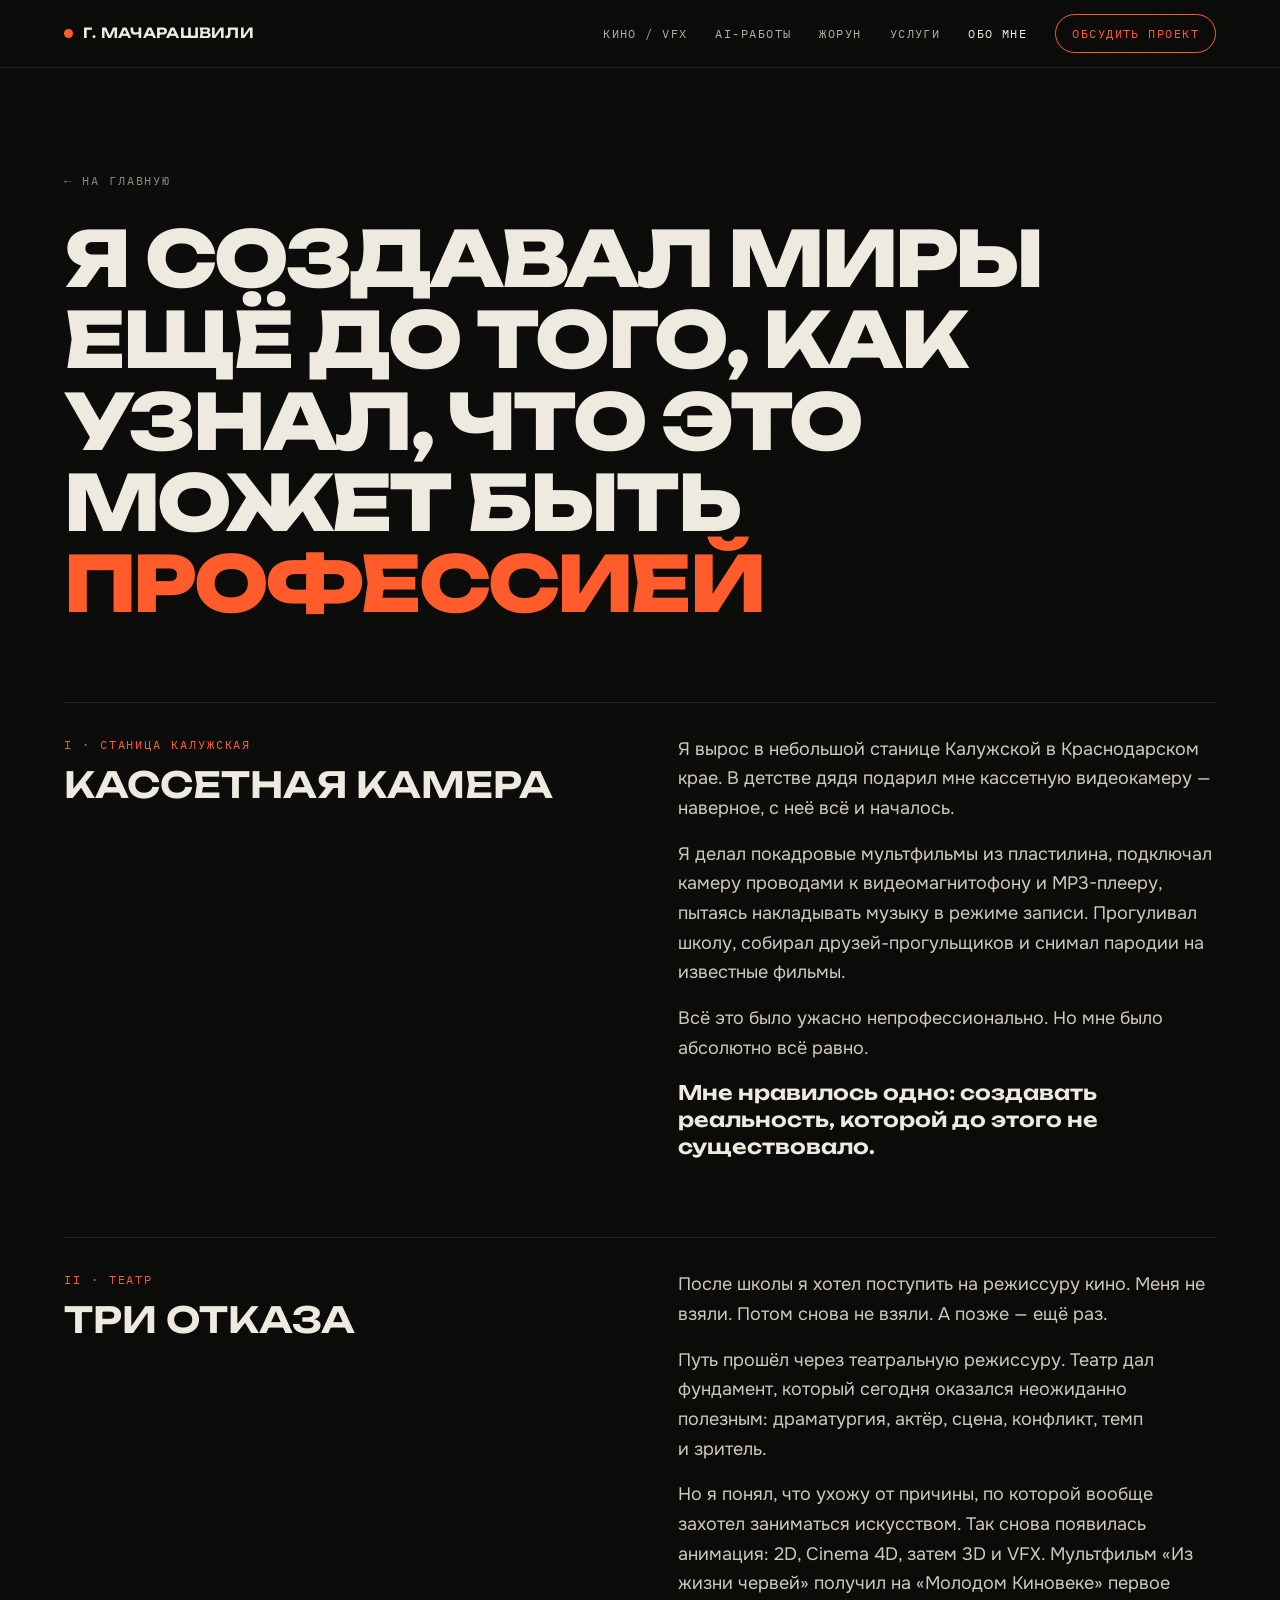
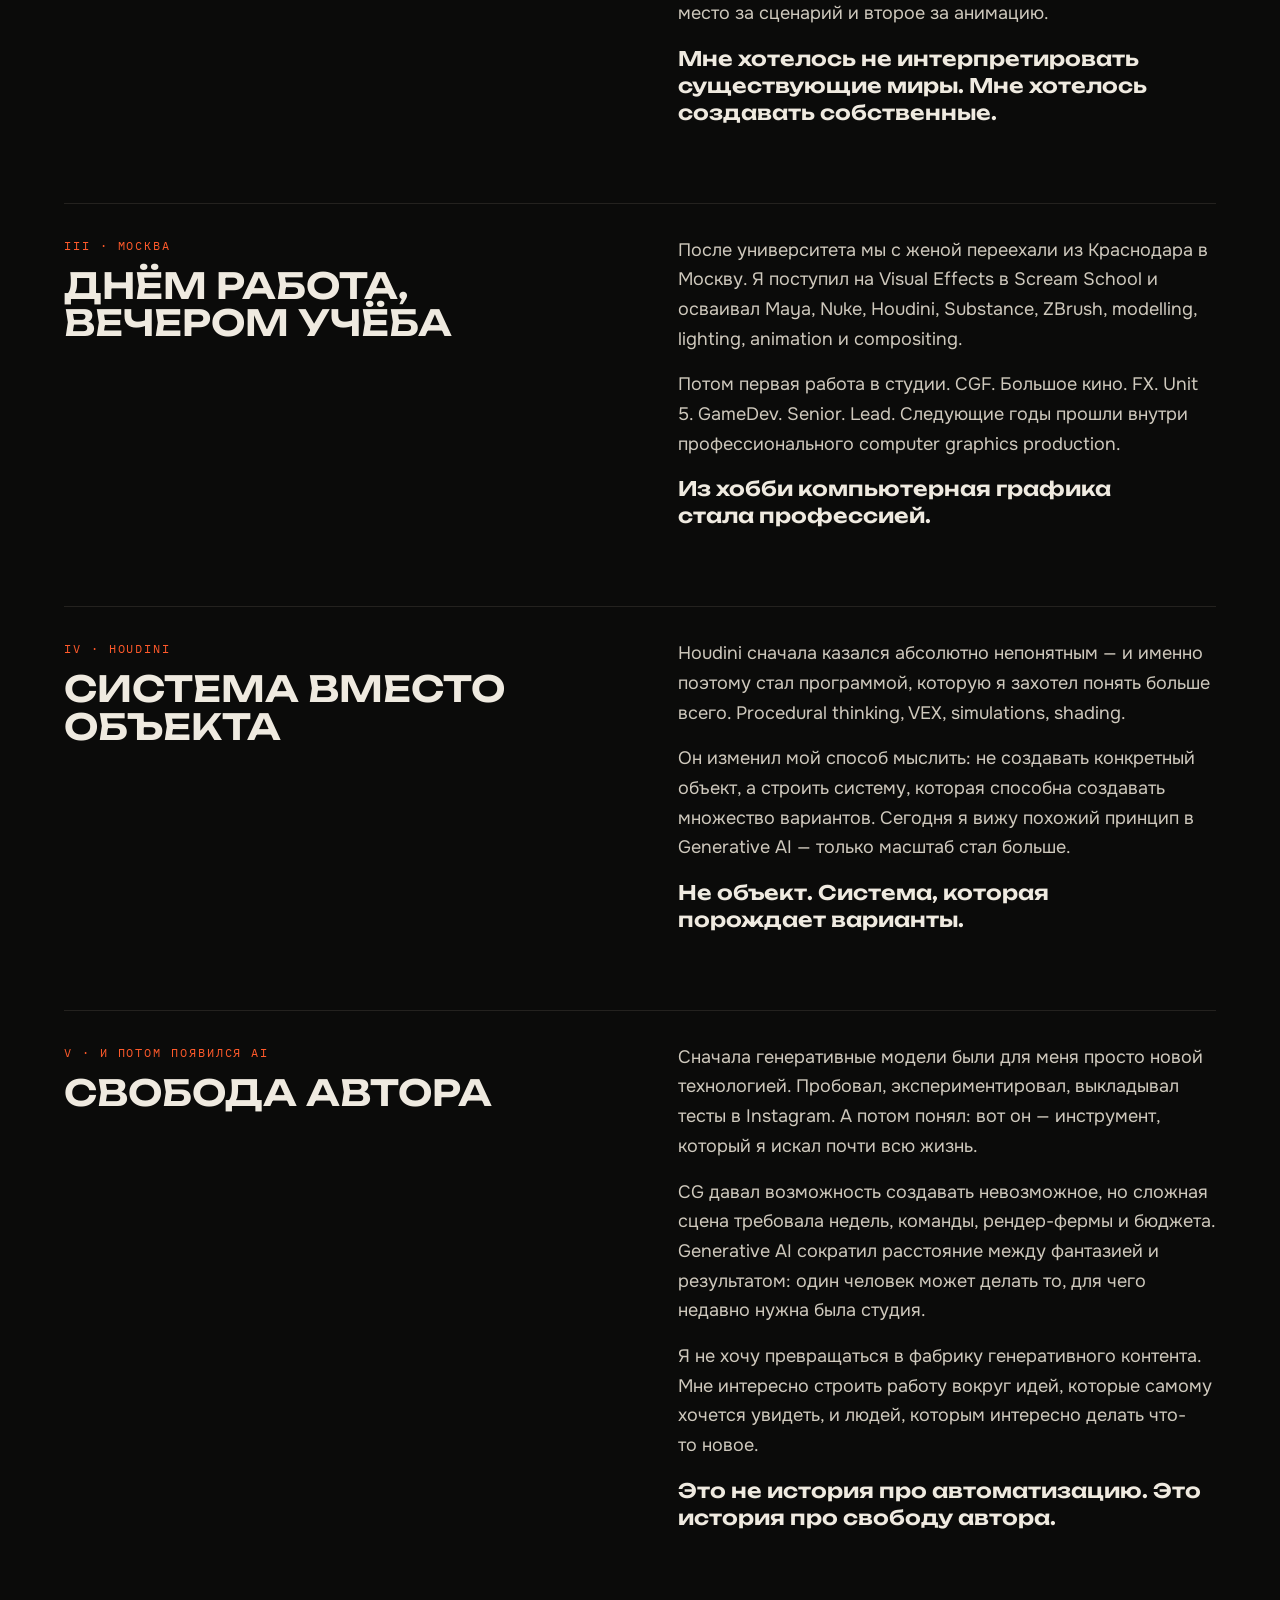
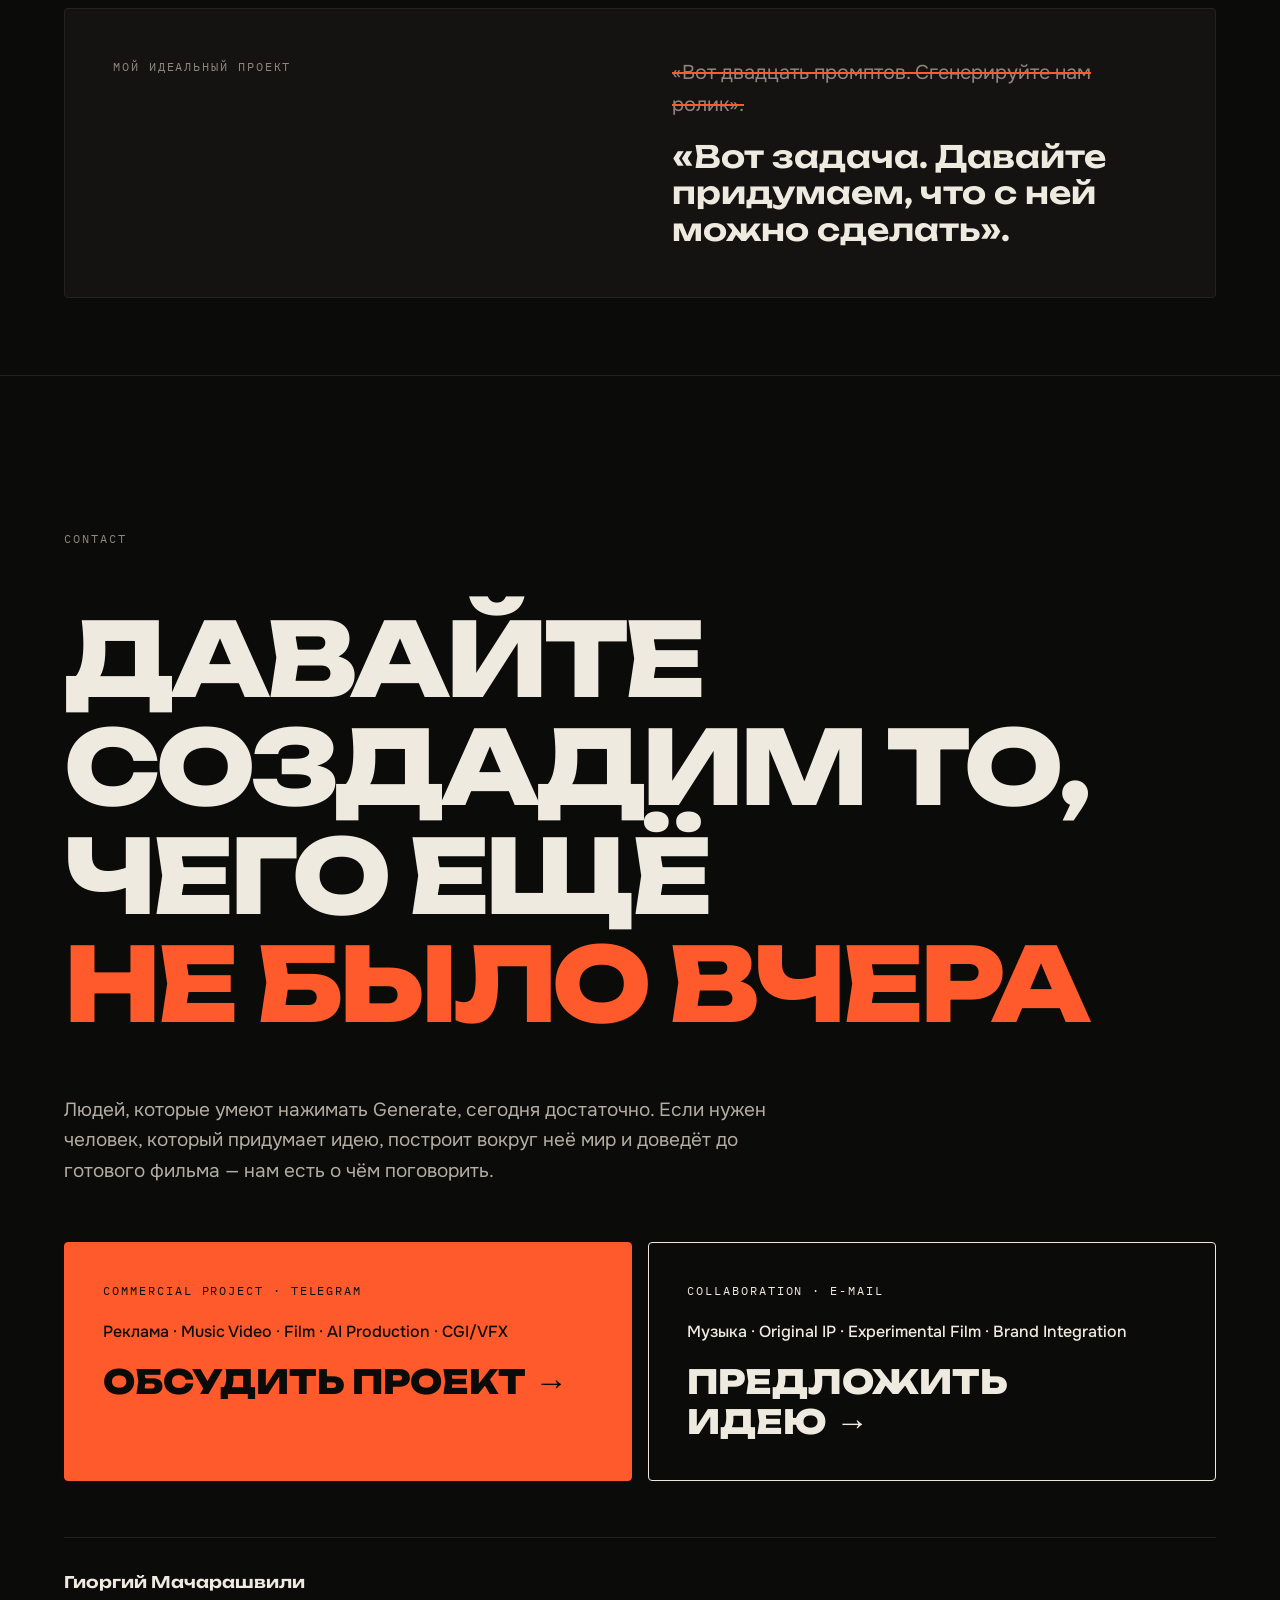
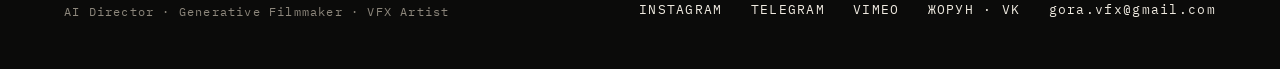
==== commit d37acb8d: "Кино / VFX — первым разделом после цифр; правка про Шрека - «Кино, VFX и GameDev» теперь раздел 01: " ====
--- a/about/index.html
+++ b/about/index.html
@@ -46,9 +46,9 @@
     <span class="menu-label">Меню</span><span class="menu-icon" aria-hidden="true"></span>
   </button>
   <nav class="nav" id="site-nav" aria-label="Разделы сайта">
+    <a href="../#vfx">Кино / VFX</a>
     <a href="../#work">AI-работы</a>
     <a href="../#jorun">Жорун</a>
-    <a href="../#vfx">Кино / VFX</a>
     <a href="../#services">Услуги</a>
     <a href="./" aria-current="page">Обо мне</a>
     <a class="nav-cta" href="#contact">Обсудить проект</a>
--- a/assets/css/site.css
+++ b/assets/css/site.css
@@ -499,6 +499,23 @@
 /* SPARK */
 .spark { gap: 40px; }
 .spark-text { max-width: 760px; color: var(--muted); font-size: 18px; text-wrap: pretty; }
+
+/* Фильм на стихи: кадр и текст рядом, на телефоне — друг под другом */
+.poem {
+  display: grid; grid-template-columns: minmax(0, 1.3fr) minmax(0, 1fr);
+  gap: clamp(28px, 4vw, 64px); align-items: center;
+  padding-top: clamp(40px, 5vw, 64px); border-top: 1px solid var(--line);
+}
+.frame-poem { width: 100%; aspect-ratio: 16 / 9; border-radius: 4px; }
+.poem-body { display: flex; flex-direction: column; gap: 18px; }
+.poem .case-title { font-size: clamp(26px, 2.8vw, 40px); }
+.poem-line { font-size: clamp(19px, 1.7vw, 23px); font-weight: 500; line-height: 1.4; color: var(--fg); }
+.poem-text { color: var(--muted); font-size: 17px; text-wrap: pretty; }
+.poem-body .btns { margin-top: 6px; }
+/* Вертикальный ролик: на компьютере текст слева, кадр справа */
+.poem-tall { grid-template-columns: minmax(0, 1fr) minmax(0, 1fr); }
+@media (min-width: 860px) { .poem-tall .poem-body { order: -1; } }
+@media (max-width: 859px) { .poem { grid-template-columns: minmax(0, 1fr); } }
 .work-cols { display: grid; grid-template-columns: repeat(auto-fit, minmax(min(100%, 340px), 1fr)); gap: clamp(32px, 5vw, 80px); }
 .work-text { gap: 18px; color: var(--muted); font-size: 17px; text-wrap: pretty; }
 .work-text .first { color: var(--fg); font-size: 20px; line-height: 1.45; }
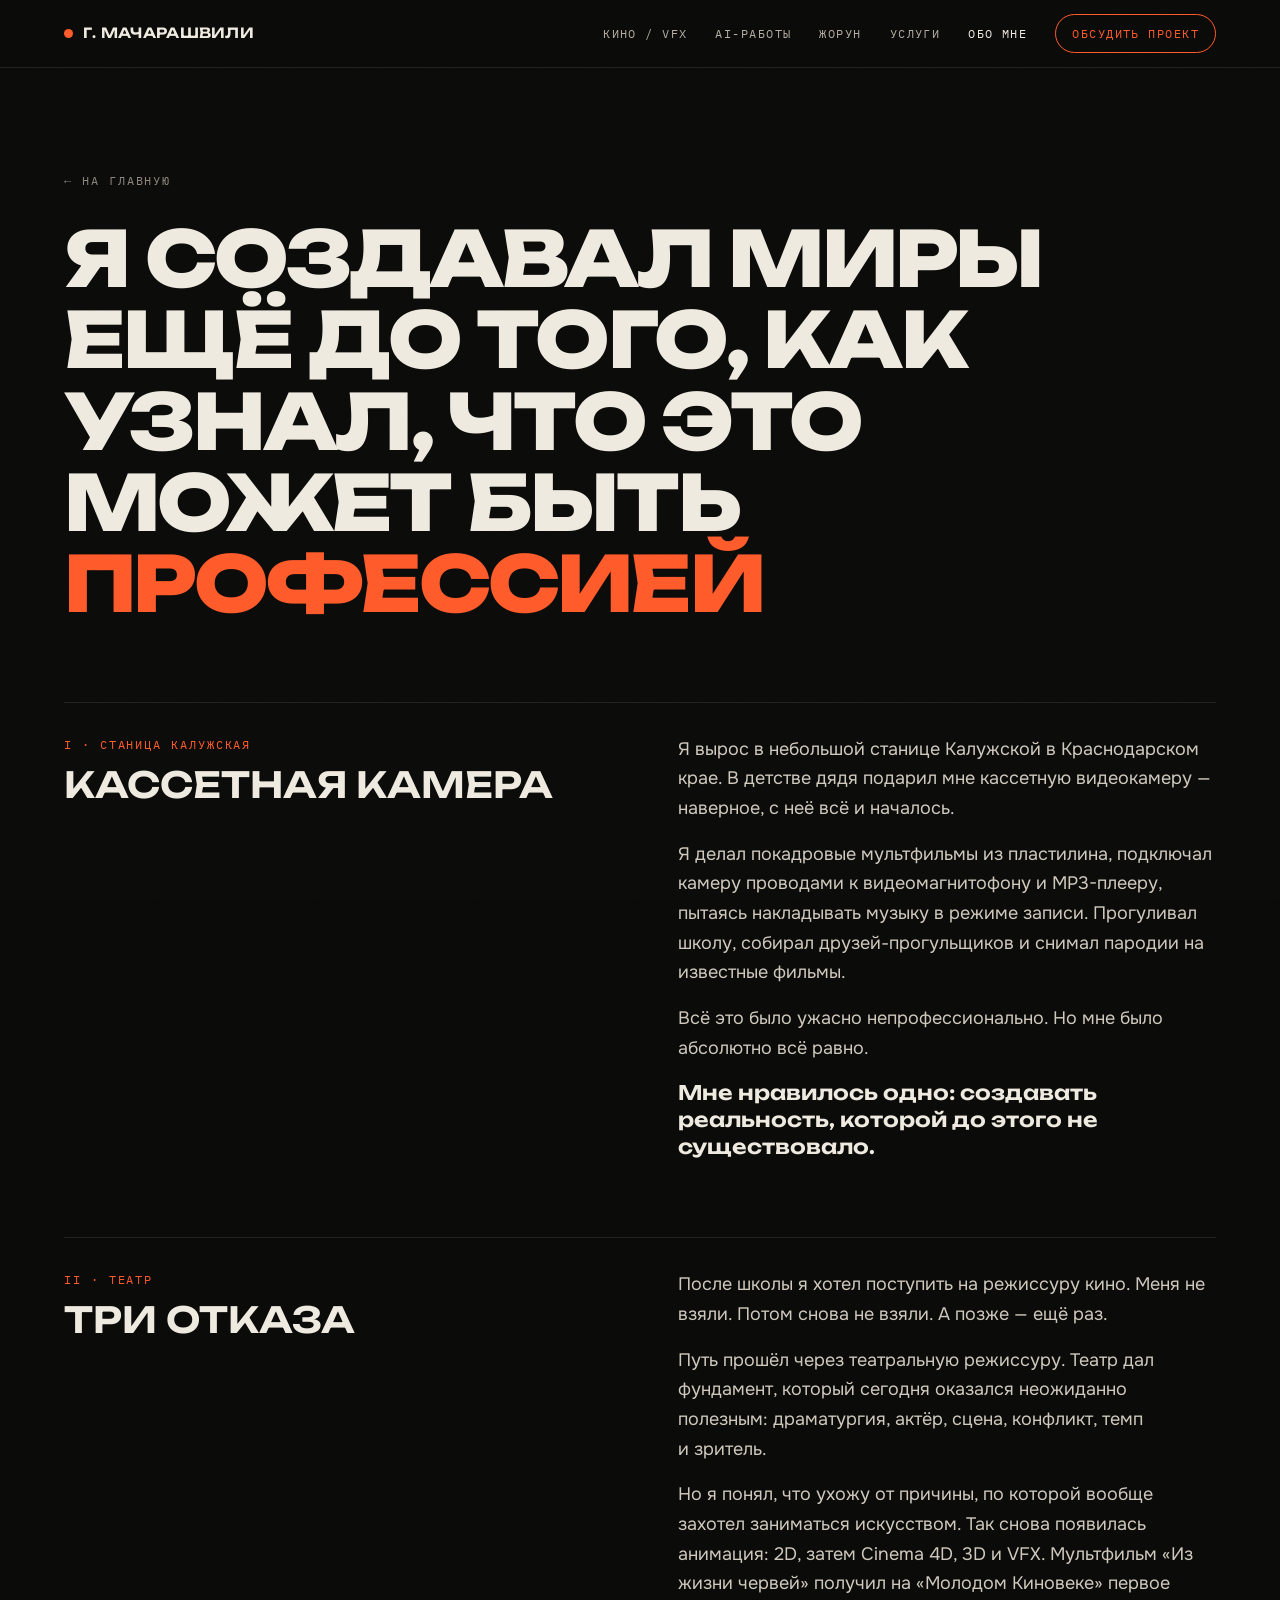
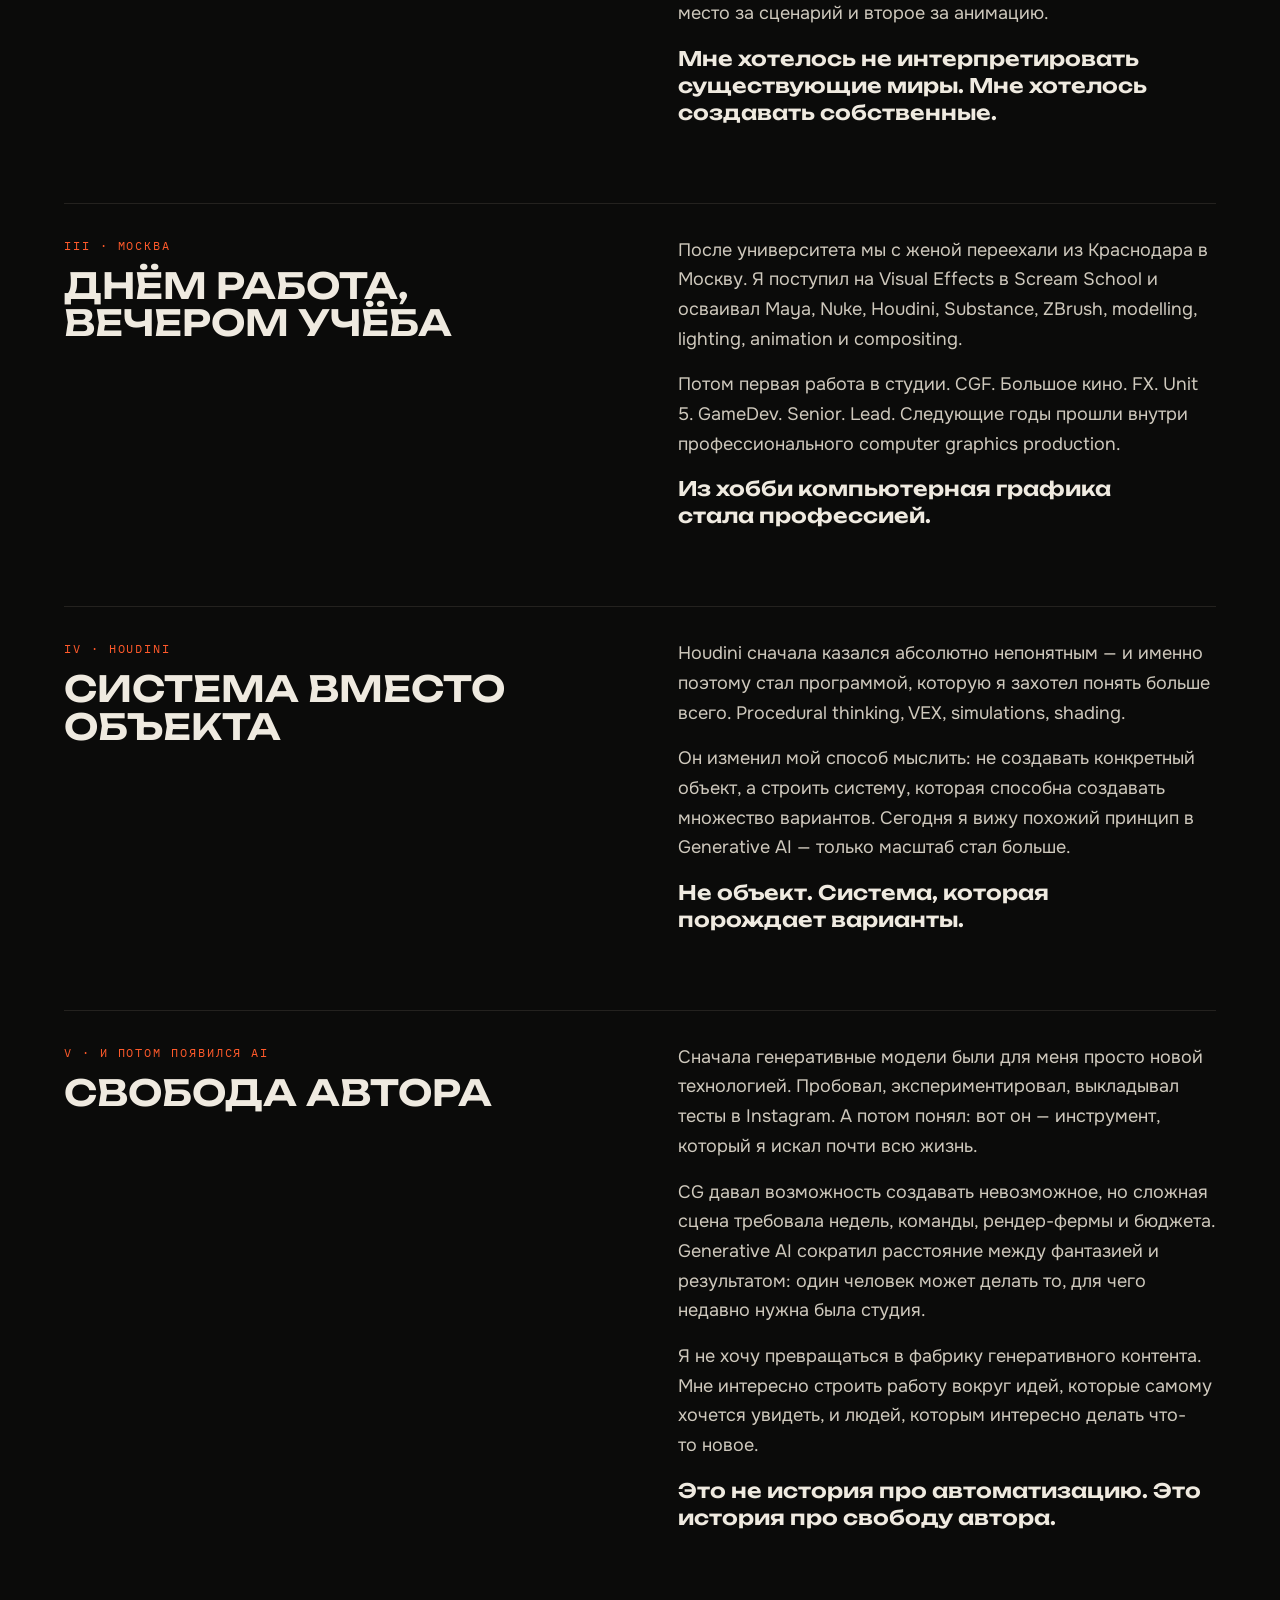
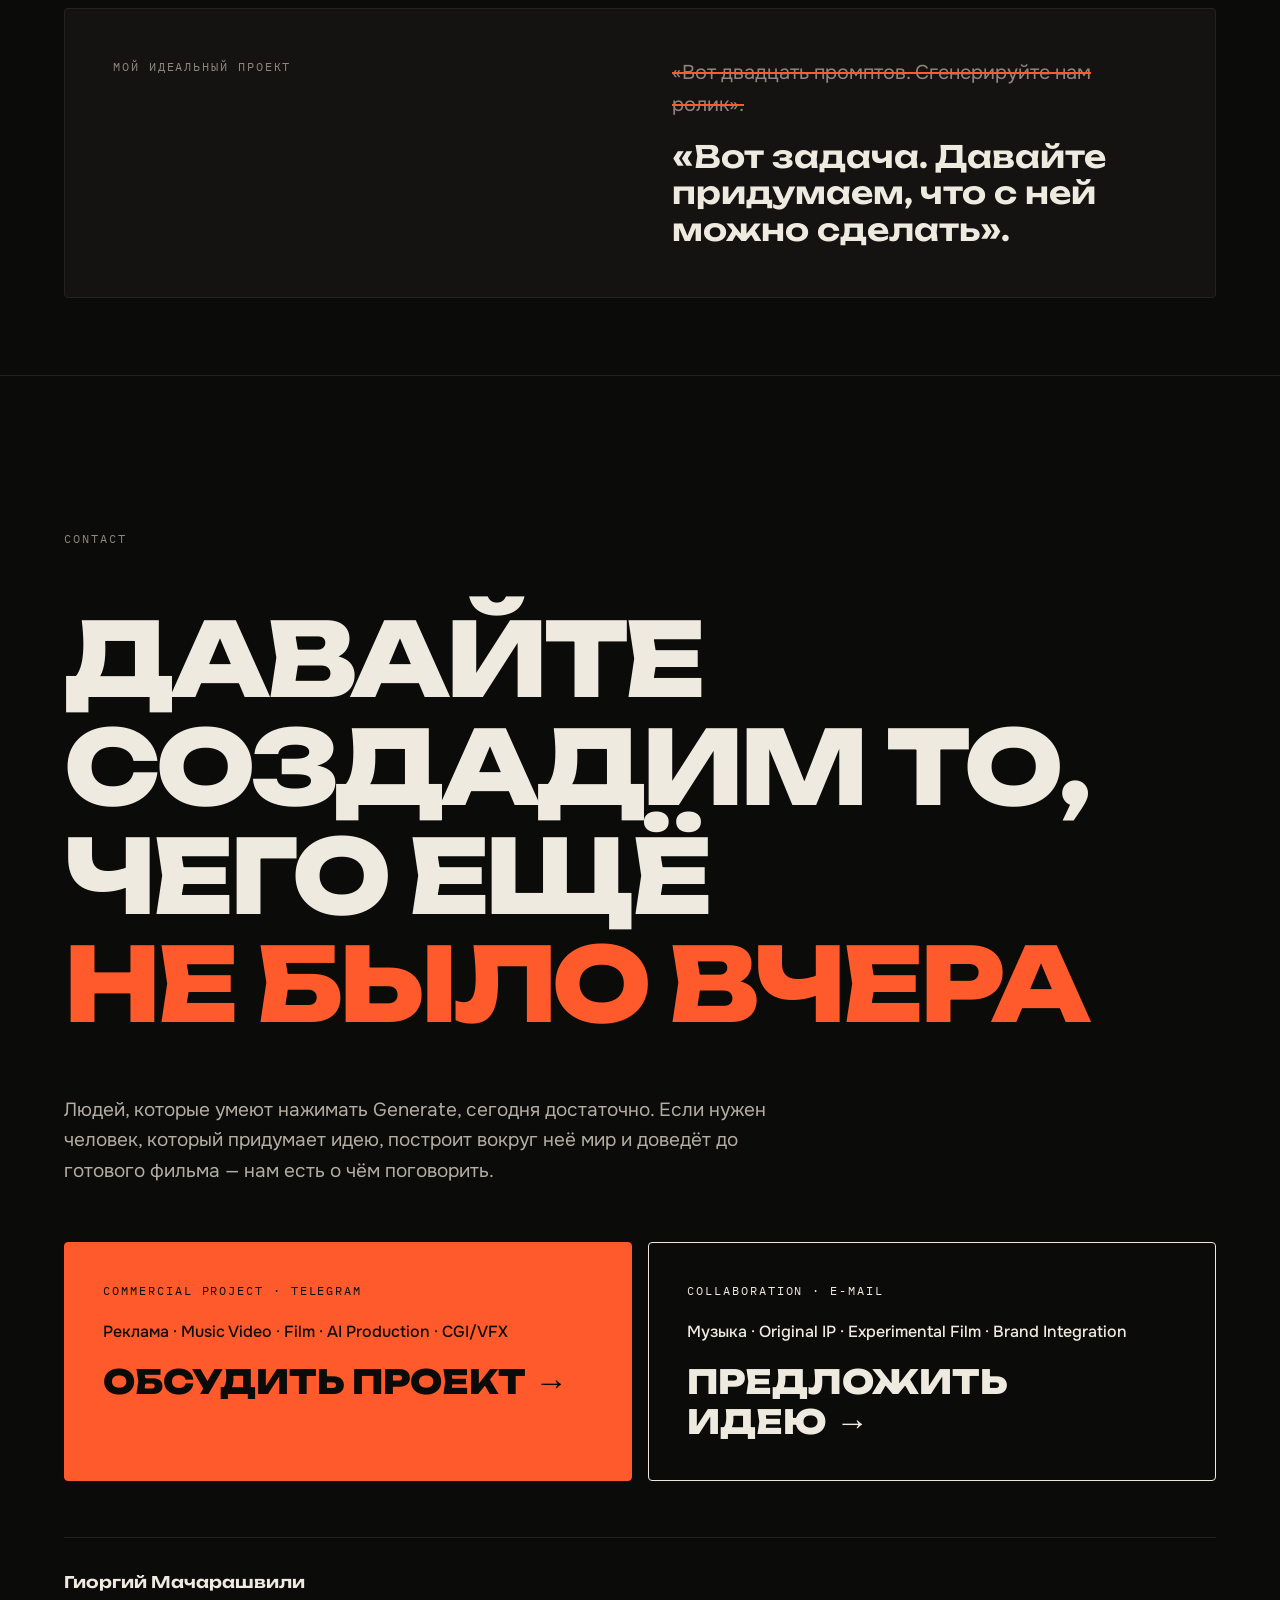
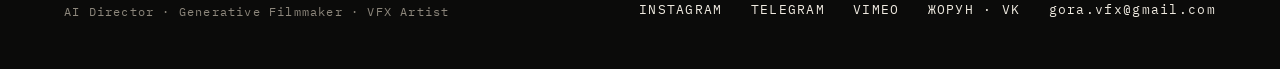
==== commit ab27b081: "Форма «Предложить идею», ссылки на клипы и трейлер, правка в истории - «Предложить идею» и «Предложи" ====
--- a/about/index.html
+++ b/about/index.html
@@ -82,7 +82,7 @@
     <div class="chapter-body">
       <p>После школы я хотел поступить на режиссуру кино. Меня не взяли. Потом снова не взяли. А позже — ещё раз.</p>
       <p>Путь прошёл через театральную режиссуру. Театр дал фундамент, который сегодня оказался неожиданно полезным: драматургия, актёр, сцена, конфликт, темп и зритель.</p>
-      <p>Но я понял, что ухожу от причины, по которой вообще захотел заниматься искусством. Так снова появилась анимация: 2D, Cinema 4D, затем 3D и VFX. Мультфильм «Из жизни червей» получил на «Молодом Киновеке» первое место за сценарий и второе за анимацию.</p>
+      <p>Но я понял, что ухожу от причины, по которой вообще захотел заниматься искусством. Так снова появилась анимация: 2D, затем Cinema 4D, 3D и VFX. Мультфильм «Из жизни червей» получил на «Молодом Киновеке» первое место за сценарий и второе за анимацию.</p>
       <p class="chapter-q">Мне хотелось не интерпретировать существующие миры. Мне хотелось создавать собственные.</p>
     </div>
   </section>
@@ -141,12 +141,48 @@
       <span class="ccard-text">Реклама · Music Video · Film · AI Production · CGI/VFX</span>
       <span class="ccard-cta">Обсудить проект →</span>
     </a>
-    <a class="ccard" href="mailto:gora.vfx@gmail.com">
+    <a class="ccard" href="mailto:gora.vfx@gmail.com" data-idea>
       <span class="ccard-label">COLLABORATION · E-MAIL</span>
       <span class="ccard-text">Музыка · Original IP · Experimental Film · Brand Integration</span>
       <span class="ccard-cta">Предложить идею →</span>
     </a>
   </div>
+  <dialog class="idea" id="idea" aria-labelledby="idea-title">
+    <form class="idea-form" data-endpoint="https://formsubmit.co/ajax/gora.vfx@gmail.com" method="post">
+      <div class="idea-top">
+        <p class="eyebrow">Collaboration · письмо на почту</p>
+        <button class="idea-close" type="button" aria-label="Закрыть форму">✕</button>
+      </div>
+      <h2 class="idea-title" id="idea-title">Предложить идею</h2>
+      <p class="idea-lead">Музыка, original IP, экспериментальное кино, интеграция бренда — или то, чему пока нет названия.</p>
+      <label class="field">
+        <span class="field-label">Идея</span>
+        <textarea name="Идея" rows="6" maxlength="5000" required placeholder="Что хотите сделать и зачем"></textarea>
+      </label>
+      <label class="field">
+        <span class="field-label">Как с вами связаться</span>
+        <input name="Контакт" type="text" maxlength="200" required autocomplete="email" placeholder="E-mail, Telegram или телефон">
+      </label>
+      <label class="field">
+        <span class="field-label">Имя <span class="field-opt">— если хотите</span></span>
+        <input name="Имя" type="text" maxlength="120" autocomplete="name">
+      </label>
+      <input class="hp" type="text" name="_honey" tabindex="-1" autocomplete="off" aria-hidden="true">
+      <div class="idea-actions">
+        <button class="btn btn-accent idea-send" type="submit">Отправить →</button>
+        <p class="idea-status" role="status" aria-live="polite"></p>
+      </div>
+    </form>
+    <div class="idea-done" hidden>
+      <div class="idea-top">
+        <p class="eyebrow"><span class="acc">Отправлено</span></p>
+        <button class="idea-close" type="button" aria-label="Закрыть">✕</button>
+      </div>
+      <h2 class="idea-title">Спасибо!</h2>
+      <p class="idea-lead">Письмо ушло мне на почту. Отвечу на контакт, который вы оставили.</p>
+      <div><button class="btn btn-line idea-close-btn" type="button">Закрыть</button></div>
+    </div>
+  </dialog>
   <footer class="site-footer">
     <div class="stack footer-id">
       <span class="footer-name">Гиоргий Мачарашвили</span>
--- a/assets/css/site.css
+++ b/assets/css/site.css
@@ -404,6 +404,11 @@
   padding: 11px 0; border-top: 1px solid var(--line); font-size: 17px;
 }
 .rows.closed > li:last-child { border-bottom: 1px solid var(--line); }
+.rows > li.row-link { padding: 0; }
+.row-link a { display: flex; justify-content: space-between; align-items: baseline; gap: 16px; width: 100%; padding: 11px 0; color: var(--fg); }
+.row-link a:hover { color: var(--accent); }
+.row-ext { flex-shrink: 0; font-family: var(--f-mono); font-size: 11px; letter-spacing: .1em; color: var(--muted-3); white-space: nowrap; transition: color .2s; }
+.row-link a:hover .row-ext { color: var(--accent); }
 .award { color: var(--accent); font-family: var(--f-mono); font-size: 13px; }
 .rows .more { color: var(--muted-3); font-size: 15px; }
 .col-gap-20 { gap: 20px; }
@@ -580,6 +585,46 @@
   .chart-play { display: block; margin: 2px 0 0; }
 }
 
+/* Форма «Предложить идею» */
+.idea {
+  width: min(560px, calc(100% - 24px)); max-width: none; max-height: calc(100% - 24px);
+  margin: auto; padding: 0; overflow: auto;
+  border: 1px solid var(--line-2); border-radius: 6px; background: var(--bg-2); color: var(--fg);
+}
+.idea::backdrop { background: rgba(11, 11, 10, .86); }
+.idea-form, .idea-done { display: flex; flex-direction: column; gap: 18px; padding: clamp(20px, 4vw, 36px); }
+.idea-form[hidden], .idea-done[hidden] { display: none; }
+.idea-top { display: flex; align-items: center; justify-content: space-between; gap: 16px; }
+.idea-close {
+  flex-shrink: 0; width: 40px; height: 40px; border: 1px solid var(--line-2); border-radius: 999px;
+  background: none; cursor: pointer; transition: border-color .2s, color .2s;
+}
+.idea-close:hover { border-color: var(--accent); color: var(--accent); }
+.idea-title {
+  font-family: var(--f-display); font-weight: 800; font-size: clamp(26px, 4vw, 36px);
+  line-height: 1; letter-spacing: -.03em; text-transform: uppercase;
+}
+.idea-lead { color: var(--muted); font-size: 15px; text-wrap: pretty; }
+.field { display: flex; flex-direction: column; gap: 8px; }
+.field-label { font-family: var(--f-mono); font-size: 12px; letter-spacing: .12em; text-transform: uppercase; color: var(--muted-2); }
+.field-opt { text-transform: none; letter-spacing: 0; color: var(--muted-4); }
+.field input, .field textarea {
+  width: 100%; padding: 13px 14px; border: 1px solid var(--line-2); border-radius: 4px;
+  background: var(--ink); color: var(--fg); font: inherit; font-size: 16px; line-height: 1.5;
+  transition: border-color .2s;
+}
+.field textarea { min-height: 140px; resize: vertical; }
+.field input::placeholder, .field textarea::placeholder { color: var(--muted-4); }
+.field input:focus, .field textarea:focus { outline: none; border-color: var(--accent); }
+.hp { position: absolute; left: -9999px; width: 1px; height: 1px; opacity: 0; }
+.idea-actions { display: flex; flex-wrap: wrap; align-items: center; gap: 14px 20px; }
+.idea-send[disabled] { opacity: .6; cursor: progress; }
+.idea-status { flex: 1 1 220px; font-size: 14px; line-height: 1.5; color: var(--muted); }
+.idea-status:empty { display: none; }
+.idea-status.is-error { color: var(--accent); }
+.idea-status a { color: var(--fg); text-decoration: underline; }
+body.modal-open { overflow: hidden; }
+
 /* Встроенный плеер */
 .player {
   position: fixed; inset: 0; width: 100%; height: 100%; max-width: none; max-height: none;
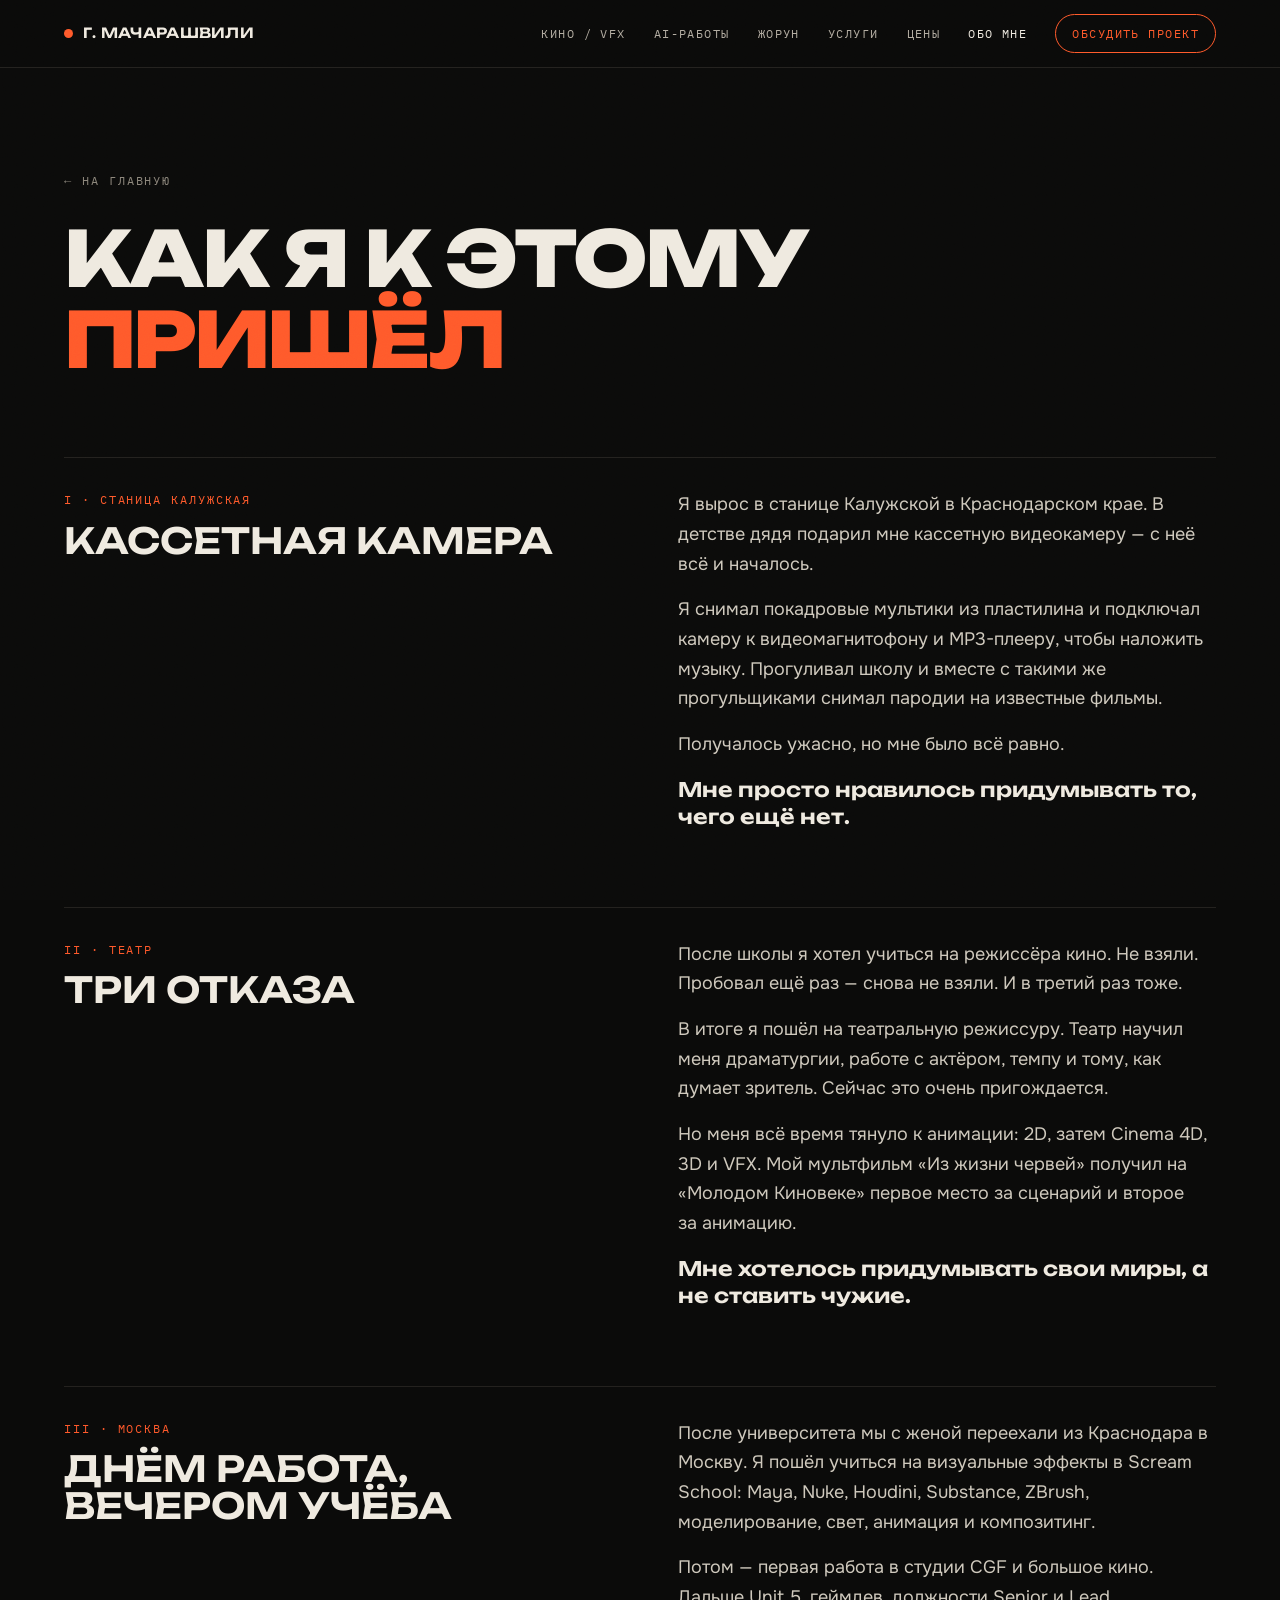
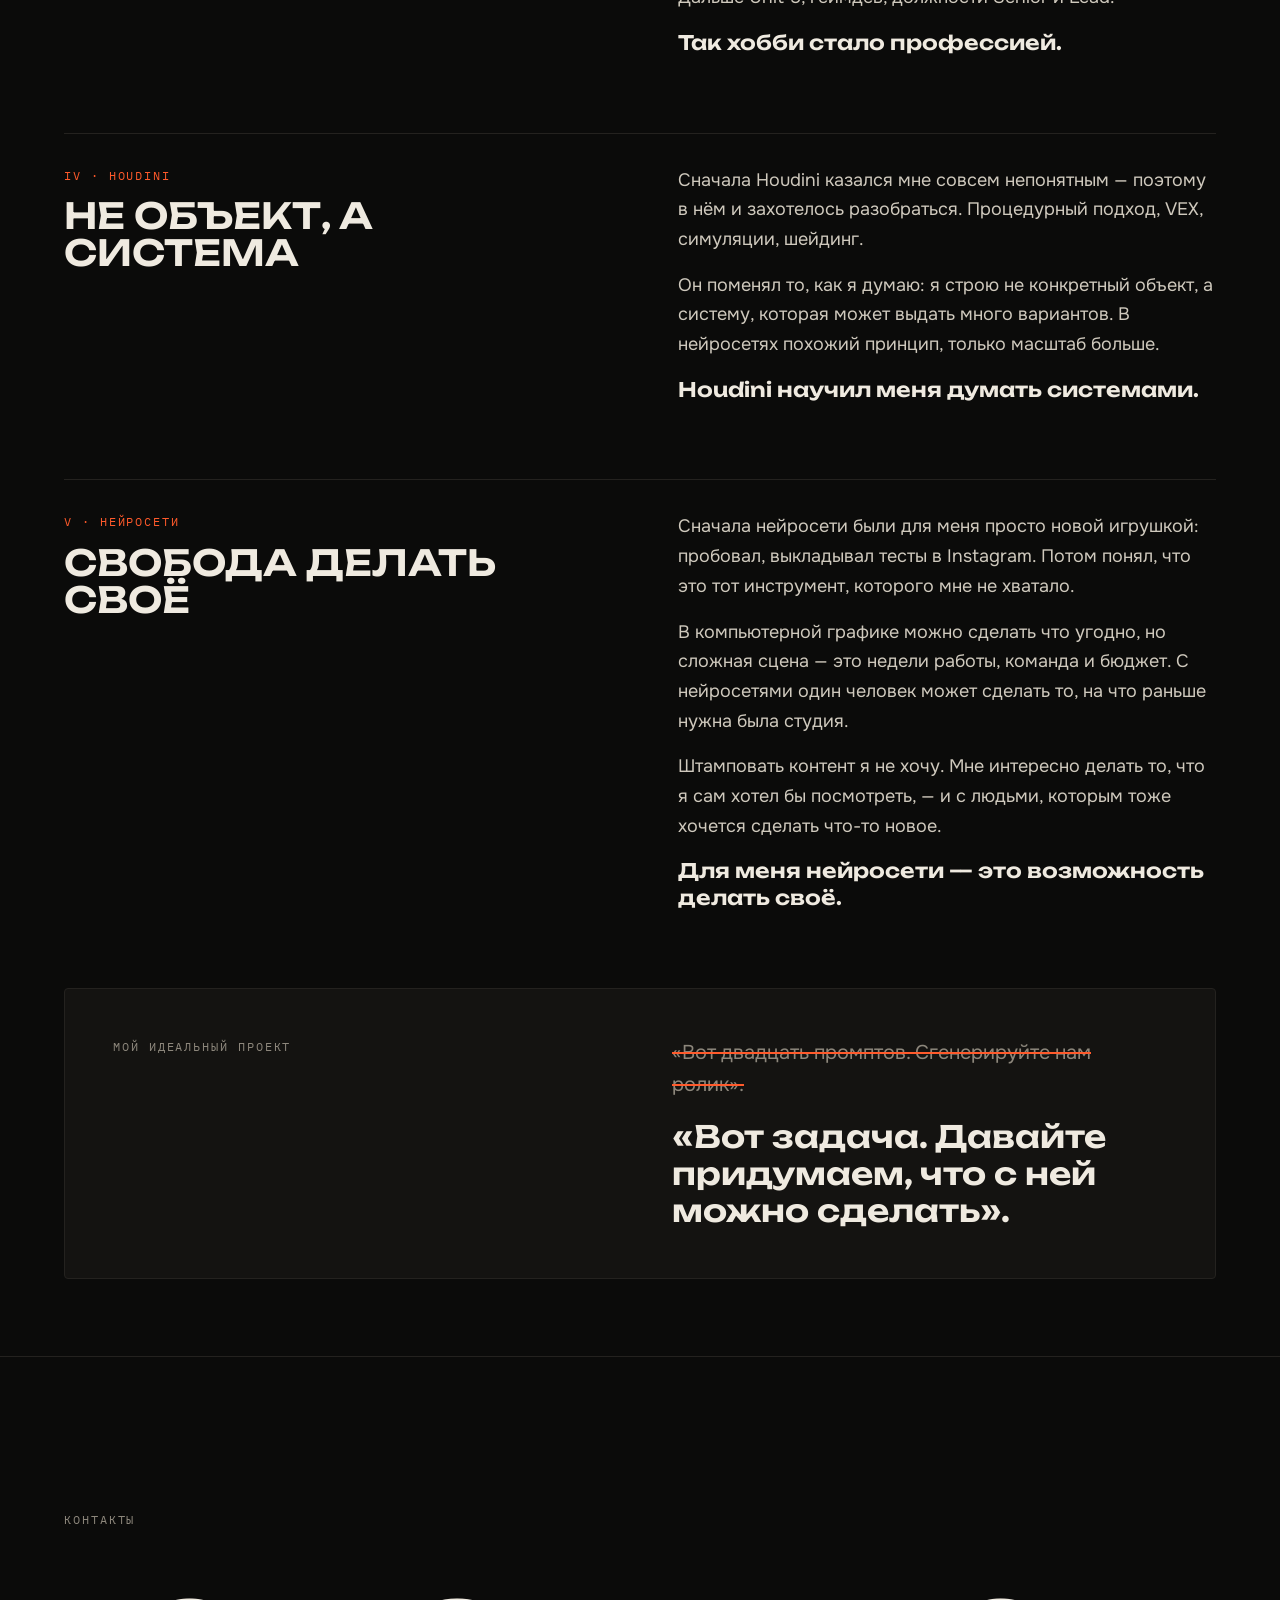
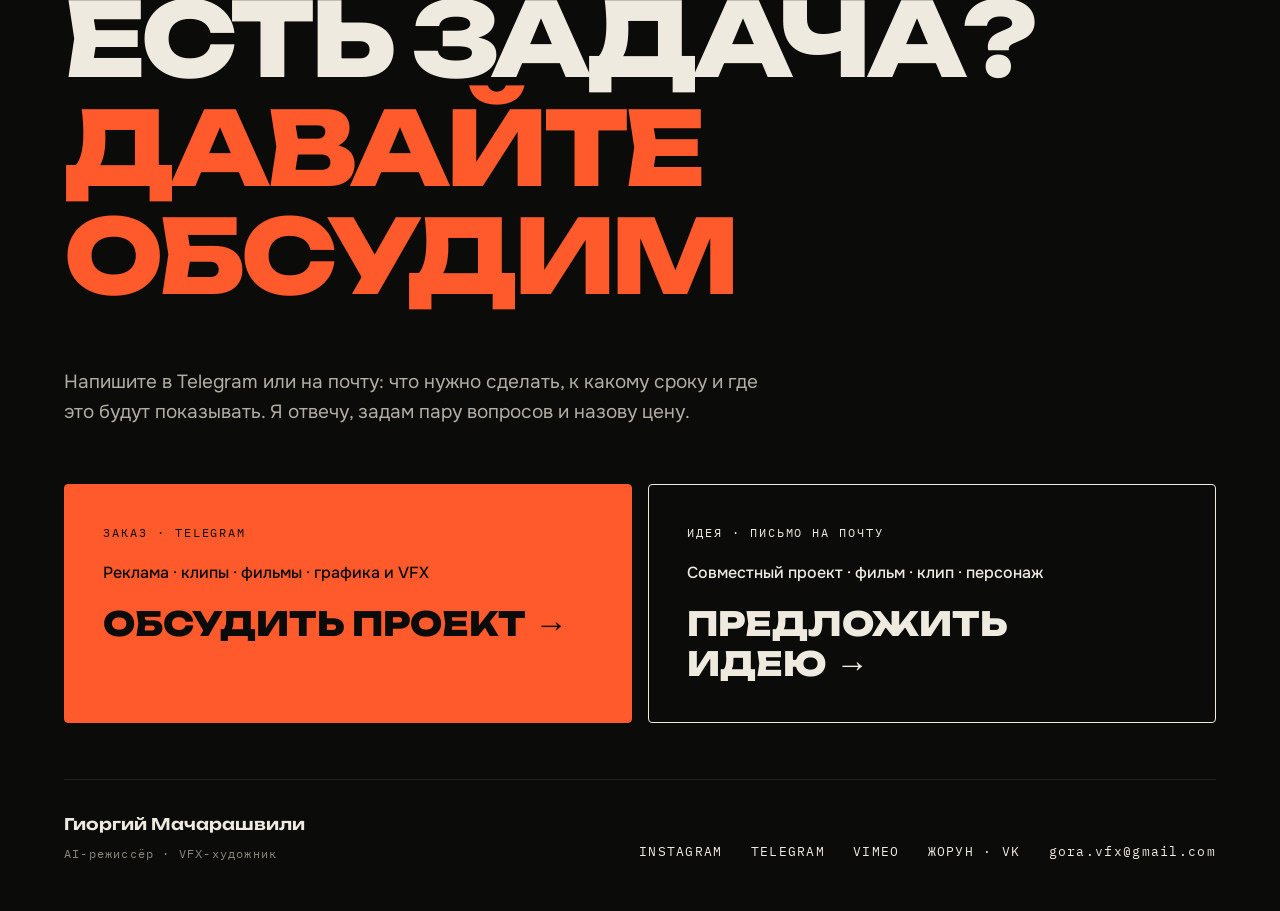
==== commit a89aa6a7: "Тексты простым языком, сетка цен из четырёх уровней, новый слоган - Все тексты переписаны проще: без" ====
--- a/about/index.html
+++ b/about/index.html
@@ -4,7 +4,7 @@
   <meta charset="utf-8">
   <meta name="viewport" content="width=device-width, initial-scale=1, viewport-fit=cover">
   <title>История — Гиоргий Мачарашвили</title>
-  <meta name="description" content="От кассетной камеры в станице Калужской через театральную режиссуру, большое кино и Houdini к Generative AI. История Гиоргия Мачарашвили — AI-режиссёра и VFX-художника.">
+  <meta name="description" content="Как я пришёл от кассетной камеры в станице Калужской через театр, кино и Houdini к нейросетям. История Гиоргия Мачарашвили — AI-режиссёра и VFX-художника.">
   <link rel="canonical" href="https://goravfx.github.io/about/">
   <meta name="theme-color" content="#0b0b0a">
   <meta name="author" content="Гиоргий Мачарашвили">
@@ -13,14 +13,14 @@
   <meta property="og:site_name" content="Гиоргий Мачарашвили">
   <meta property="og:locale" content="ru_RU">
   <meta property="og:title" content="История — Гиоргий Мачарашвили">
-  <meta property="og:description" content="От кассетной камеры в станице Калужской через театральную режиссуру, большое кино и Houdini к Generative AI. История Гиоргия Мачарашвили — AI-режиссёра и VFX-художника.">
+  <meta property="og:description" content="Как я пришёл от кассетной камеры в станице Калужской через театр, кино и Houdini к нейросетям. История Гиоргия Мачарашвили — AI-режиссёра и VFX-художника.">
   <meta property="og:url" content="https://goravfx.github.io/about/">
-  <meta property="og:image" content="https://goravfx.github.io/assets/og-cover.jpg">
+  <meta property="og:image" content="https://goravfx.github.io/assets/og-cover.jpg?v=2">
   <meta property="og:image:width" content="1200">
   <meta property="og:image:height" content="630">
   <meta property="og:image:alt" content="Гиоргий Мачарашвили — AI-режиссёр, generative filmmaker, VFX artist">
   <meta name="twitter:card" content="summary_large_image">
-  <meta name="twitter:image" content="https://goravfx.github.io/assets/og-cover.jpg">
+  <meta name="twitter:image" content="https://goravfx.github.io/assets/og-cover.jpg?v=2">
 
   <link rel="icon" href="../assets/favicon.svg" type="image/svg+xml">
   <link rel="icon" href="../assets/favicon-32.png" sizes="32x32" type="image/png">
@@ -50,6 +50,7 @@
     <a href="../#work">AI-работы</a>
     <a href="../#jorun">Жорун</a>
     <a href="../#services">Услуги</a>
+    <a href="../#pricing">Цены</a>
     <a href="./" aria-current="page">Обо мне</a>
     <a class="nav-cta" href="#contact">Обсудить проект</a>
   </nav>
@@ -60,7 +61,7 @@
 <article class="story">
   <div class="story-head">
     <a class="back" href="../">← НА ГЛАВНУЮ</a>
-    <h1 class="story-title">Я создавал миры ещё до того, как узнал, что это может быть <span class="acc">профессией</span></h1>
+    <h1 class="story-title">Как я к этому <span class="acc">пришёл</span></h1>
   </div>
   <section class="chapter" aria-labelledby="ch-1">
     <div class="chapter-head">
@@ -68,10 +69,10 @@
       <h2 class="chapter-t" id="ch-1">Кассетная камера</h2>
     </div>
     <div class="chapter-body">
-      <p>Я вырос в небольшой станице Калужской в Краснодарском крае. В детстве дядя подарил мне кассетную видеокамеру — наверное, с неё всё и началось.</p>
-      <p>Я делал покадровые мультфильмы из пластилина, подключал камеру проводами к видеомагнитофону и MP3-плееру, пытаясь накладывать музыку в режиме записи. Прогуливал школу, собирал друзей-прогульщиков и снимал пародии на известные фильмы.</p>
-      <p>Всё это было ужасно непрофессионально. Но мне было абсолютно всё равно.</p>
-      <p class="chapter-q">Мне нравилось одно: создавать реальность, которой до этого не существовало.</p>
+      <p>Я вырос в станице Калужской в Краснодарском крае. В детстве дядя подарил мне кассетную видеокамеру — с неё всё и началось.</p>
+      <p>Я снимал покадровые мультики из пластилина и подключал камеру к видеомагнитофону и MP3-плееру, чтобы наложить музыку. Прогуливал школу и вместе с такими же прогульщиками снимал пародии на известные фильмы.</p>
+      <p>Получалось ужасно, но мне было всё равно.</p>
+      <p class="chapter-q">Мне просто нравилось придумывать то, чего ещё нет.</p>
     </div>
   </section>
   <section class="chapter" aria-labelledby="ch-2">
@@ -80,10 +81,10 @@
       <h2 class="chapter-t" id="ch-2">Три отказа</h2>
     </div>
     <div class="chapter-body">
-      <p>После школы я хотел поступить на режиссуру кино. Меня не взяли. Потом снова не взяли. А позже — ещё раз.</p>
-      <p>Путь прошёл через театральную режиссуру. Театр дал фундамент, который сегодня оказался неожиданно полезным: драматургия, актёр, сцена, конфликт, темп и зритель.</p>
-      <p>Но я понял, что ухожу от причины, по которой вообще захотел заниматься искусством. Так снова появилась анимация: 2D, затем Cinema 4D, 3D и VFX. Мультфильм «Из жизни червей» получил на «Молодом Киновеке» первое место за сценарий и второе за анимацию.</p>
-      <p class="chapter-q">Мне хотелось не интерпретировать существующие миры. Мне хотелось создавать собственные.</p>
+      <p>После школы я хотел учиться на режиссёра кино. Не взяли. Пробовал ещё раз — снова не взяли. И в третий раз тоже.</p>
+      <p>В итоге я пошёл на театральную режиссуру. Театр научил меня драматургии, работе с актёром, темпу и тому, как думает зритель. Сейчас это очень пригождается.</p>
+      <p>Но меня всё время тянуло к анимации: 2D, затем Cinema 4D, 3D и VFX. Мой мультфильм «Из жизни червей» получил на «Молодом Киновеке» первое место за сценарий и второе за анимацию.</p>
+      <p class="chapter-q">Мне хотелось придумывать свои миры, а не ставить чужие.</p>
     </div>
   </section>
   <section class="chapter" aria-labelledby="ch-3">
@@ -92,32 +93,32 @@
       <h2 class="chapter-t" id="ch-3">Днём работа, вечером учёба</h2>
     </div>
     <div class="chapter-body">
-      <p>После университета мы с женой переехали из Краснодара в Москву. Я поступил на Visual Effects в Scream School и осваивал Maya, Nuke, Houdini, Substance, ZBrush, modelling, lighting, animation и compositing.</p>
-      <p>Потом первая работа в студии. CGF. Большое кино. FX. Unit 5. GameDev. Senior. Lead. Следующие годы прошли внутри профессионального computer graphics production.</p>
-      <p class="chapter-q">Из хобби компьютерная графика стала профессией.</p>
+      <p>После университета мы с женой переехали из Краснодара в Москву. Я пошёл учиться на визуальные эффекты в Scream School: Maya, Nuke, Houdini, Substance, ZBrush, моделирование, свет, анимация и композитинг.</p>
+      <p>Потом — первая работа в студии CGF и большое кино. Дальше Unit 5, геймдев, должности Senior и Lead.</p>
+      <p class="chapter-q">Так хобби стало профессией.</p>
     </div>
   </section>
   <section class="chapter" aria-labelledby="ch-4">
     <div class="chapter-head">
       <span class="chapter-i">IV · HOUDINI</span>
-      <h2 class="chapter-t" id="ch-4">Система вместо объекта</h2>
-    </div>
-    <div class="chapter-body">
-      <p>Houdini сначала казался абсолютно непонятным — и именно поэтому стал программой, которую я захотел понять больше всего. Procedural thinking, VEX, simulations, shading.</p>
-      <p>Он изменил мой способ мыслить: не создавать конкретный объект, а строить систему, которая способна создавать множество вариантов. Сегодня я вижу похожий принцип в Generative AI — только масштаб стал больше.</p>
-      <p class="chapter-q">Не объект. Система, которая порождает варианты.</p>
+      <h2 class="chapter-t" id="ch-4">Не объект, а система</h2>
+    </div>
+    <div class="chapter-body">
+      <p>Сначала Houdini казался мне совсем непонятным — поэтому в нём и захотелось разобраться. Процедурный подход, VEX, симуляции, шейдинг.</p>
+      <p>Он поменял то, как я думаю: я строю не конкретный объект, а систему, которая может выдать много вариантов. В нейросетях похожий принцип, только масштаб больше.</p>
+      <p class="chapter-q">Houdini научил меня думать системами.</p>
     </div>
   </section>
   <section class="chapter" aria-labelledby="ch-5">
     <div class="chapter-head">
-      <span class="chapter-i">V · И ПОТОМ ПОЯВИЛСЯ AI</span>
-      <h2 class="chapter-t" id="ch-5">Свобода автора</h2>
-    </div>
-    <div class="chapter-body">
-      <p>Сначала генеративные модели были для меня просто новой технологией. Пробовал, экспериментировал, выкладывал тесты в Instagram. А потом понял: вот он — инструмент, который я искал почти всю жизнь.</p>
-      <p>CG давал возможность создавать невозможное, но сложная сцена требовала недель, команды, рендер-фермы и бюджета. Generative AI сократил расстояние между фантазией и результатом: один человек может делать то, для чего недавно нужна была студия.</p>
-      <p>Я не хочу превращаться в фабрику генеративного контента. Мне интересно строить работу вокруг идей, которые самому хочется увидеть, и людей, которым интересно делать что-то новое.</p>
-      <p class="chapter-q">Это не история про автоматизацию. Это история про свободу автора.</p>
+      <span class="chapter-i">V · НЕЙРОСЕТИ</span>
+      <h2 class="chapter-t" id="ch-5">Свобода делать своё</h2>
+    </div>
+    <div class="chapter-body">
+      <p>Сначала нейросети были для меня просто новой игрушкой: пробовал, выкладывал тесты в Instagram. Потом понял, что это тот инструмент, которого мне не хватало.</p>
+      <p>В компьютерной графике можно сделать что угодно, но сложная сцена — это недели работы, команда и бюджет. С нейросетями один человек может сделать то, на что раньше нужна была студия.</p>
+      <p>Штамповать контент я не хочу. Мне интересно делать то, что я сам хотел бы посмотреть, — и с людьми, которым тоже хочется сделать что-то новое.</p>
+      <p class="chapter-q">Для меня нейросети — это возможность делать своё.</p>
     </div>
   </section>
   <aside class="ideal" aria-label="Мой идеальный проект">
@@ -132,29 +133,29 @@
 </main>
 
 <section class="contact" id="contact" aria-labelledby="contact-title">
-  <p class="eyebrow">Contact</p>
-  <h2 class="contact-title" id="contact-title">Давайте создадим то, чего ещё <span class="acc">не было вчера</span></h2>
-  <p class="contact-lead">Людей, которые умеют нажимать Generate, сегодня достаточно. Если нужен человек, который придумает идею, построит вокруг неё мир и доведёт до готового фильма — нам есть о чём поговорить.</p>
+  <p class="eyebrow">Контакты</p>
+  <h2 class="contact-title" id="contact-title">Есть задача? <span class="acc">Давайте обсудим</span></h2>
+  <p class="contact-lead">Напишите в Telegram или на почту: что нужно сделать, к какому сроку и где это будут показывать. Я отвечу, задам пару вопросов и назову цену.</p>
   <div class="contact-cards">
     <a class="ccard ccard-accent" href="https://t.me/gora_vfx" target="_blank" rel="noopener">
-      <span class="ccard-label">COMMERCIAL PROJECT · TELEGRAM</span>
-      <span class="ccard-text">Реклама · Music Video · Film · AI Production · CGI/VFX</span>
+      <span class="ccard-label">ЗАКАЗ · TELEGRAM</span>
+      <span class="ccard-text">Реклама · клипы · фильмы · графика и VFX</span>
       <span class="ccard-cta">Обсудить проект →</span>
     </a>
     <a class="ccard" href="mailto:gora.vfx@gmail.com" data-idea>
-      <span class="ccard-label">COLLABORATION · E-MAIL</span>
-      <span class="ccard-text">Музыка · Original IP · Experimental Film · Brand Integration</span>
+      <span class="ccard-label">ИДЕЯ · ПИСЬМО НА ПОЧТУ</span>
+      <span class="ccard-text">Совместный проект · фильм · клип · персонаж</span>
       <span class="ccard-cta">Предложить идею →</span>
     </a>
   </div>
   <dialog class="idea" id="idea" aria-labelledby="idea-title">
     <form class="idea-form" data-endpoint="https://formsubmit.co/ajax/gora.vfx@gmail.com" method="post">
       <div class="idea-top">
-        <p class="eyebrow">Collaboration · письмо на почту</p>
+        <p class="eyebrow">Письмо мне на почту</p>
         <button class="idea-close" type="button" aria-label="Закрыть форму">✕</button>
       </div>
       <h2 class="idea-title" id="idea-title">Предложить идею</h2>
-      <p class="idea-lead">Музыка, original IP, экспериментальное кино, интеграция бренда — или то, чему пока нет названия.</p>
+      <p class="idea-lead">Опишите идею или задачу. Письмо придёт мне на почту, а я отвечу на ваш контакт.</p>
       <label class="field">
         <span class="field-label">Идея</span>
         <textarea name="Идея" rows="6" maxlength="5000" required placeholder="Что хотите сделать и зачем"></textarea>
@@ -186,7 +187,7 @@
   <footer class="site-footer">
     <div class="stack footer-id">
       <span class="footer-name">Гиоргий Мачарашвили</span>
-      <span class="footer-role">AI Director · Generative Filmmaker · VFX Artist</span>
+      <span class="footer-role">AI-режиссёр · VFX-художник</span>
     </div>
     <nav class="footer-links" aria-label="Контакты и соцсети">
       <a href="https://www.instagram.com/gora_vfx/" target="_blank" rel="noopener">Instagram</a>
--- a/assets/css/site.css
+++ b/assets/css/site.css
@@ -736,31 +736,25 @@
 }
 .step-d { color: var(--muted-2); font-size: 17px; text-wrap: pretty; }
 
-/* ---------- 08 Цены ---------- */
-.pricing { display: grid; grid-template-columns: repeat(auto-fit, minmax(min(100%, 440px), 1fr)); gap: clamp(48px, 6vw, 96px); }
-.pricing-left { gap: 28px; }
-.pricing-title {
-  font-family: var(--f-display); font-weight: 800; font-size: clamp(28px, 3.8vw, 56px);
-  line-height: 1; letter-spacing: -.03em; text-transform: uppercase;
-}
-.strike { text-decoration: line-through; text-decoration-color: var(--accent); text-decoration-thickness: 4px; }
-.prices { gap: 16px; }
+/* ---------- Цены: четыре уровня ---------- */
+.pricing { gap: 40px; }
+.price-grid { display: grid; grid-template-columns: minmax(0, 1fr); gap: 16px; }
+@media (min-width: 720px) { .price-grid { grid-template-columns: repeat(2, minmax(0, 1fr)); } }
 .price {
-  display: flex; flex-direction: column; gap: 14px; padding: clamp(24px, 3vw, 40px);
-  border: 1px solid var(--line-2); border-radius: 4px;
-}
-.price-main { gap: 18px; background: var(--paper); color: var(--ink); border-color: var(--paper); }
-.price-label { font-family: var(--f-mono); font-size: 12px; letter-spacing: .16em; color: var(--muted-3); }
-.price-main .price-label { color: var(--ink); }
+  display: flex; flex-direction: column; gap: 14px; padding: clamp(22px, 2.4vw, 30px);
+  border: 1px solid var(--line-2); border-radius: 4px; background: var(--bg-2);
+}
+.price-label { font-family: var(--f-mono); font-size: 12px; letter-spacing: .14em; text-transform: uppercase; color: var(--muted-2); }
 .price-n {
-  font-family: var(--f-display); font-weight: 800; font-size: clamp(30px, 3.4vw, 46px);
-  line-height: 1; letter-spacing: -.03em;
-}
-.price-main .price-n { font-size: clamp(36px, 4.4vw, 60px); }
-.price-unit { font-size: 15px; font-weight: 500; }
-.price-d { font-size: 16px; line-height: 1.55; color: var(--muted-2); text-wrap: pretty; }
-.price-main .price-d { color: var(--paper-ink); }
-.price-main ::selection { background: var(--ink); color: var(--paper); }
+  font-family: var(--f-display); font-weight: 800; font-size: clamp(28px, 3.4vw, 44px);
+  line-height: 1; letter-spacing: -.03em; color: var(--accent);
+}
+.price-d { flex: 1; font-size: 16px; line-height: 1.55; color: var(--fg-2); text-wrap: pretty; }
+.price-t { padding-top: 14px; border-top: 1px solid var(--line); font-family: var(--f-mono); font-size: 12px; letter-spacing: .08em; color: var(--muted-3); }
+.price-foot { display: flex; flex-direction: column; gap: 16px; }
+.price-note { color: var(--muted); font-size: 16px; }
+.price-note a { color: var(--fg); text-decoration: underline; text-underline-offset: 3px; }
+.price-note a:hover { color: var(--accent); }
 
 /* ---------- 09 Коллаборации ---------- */
 .collab { gap: 40px; }
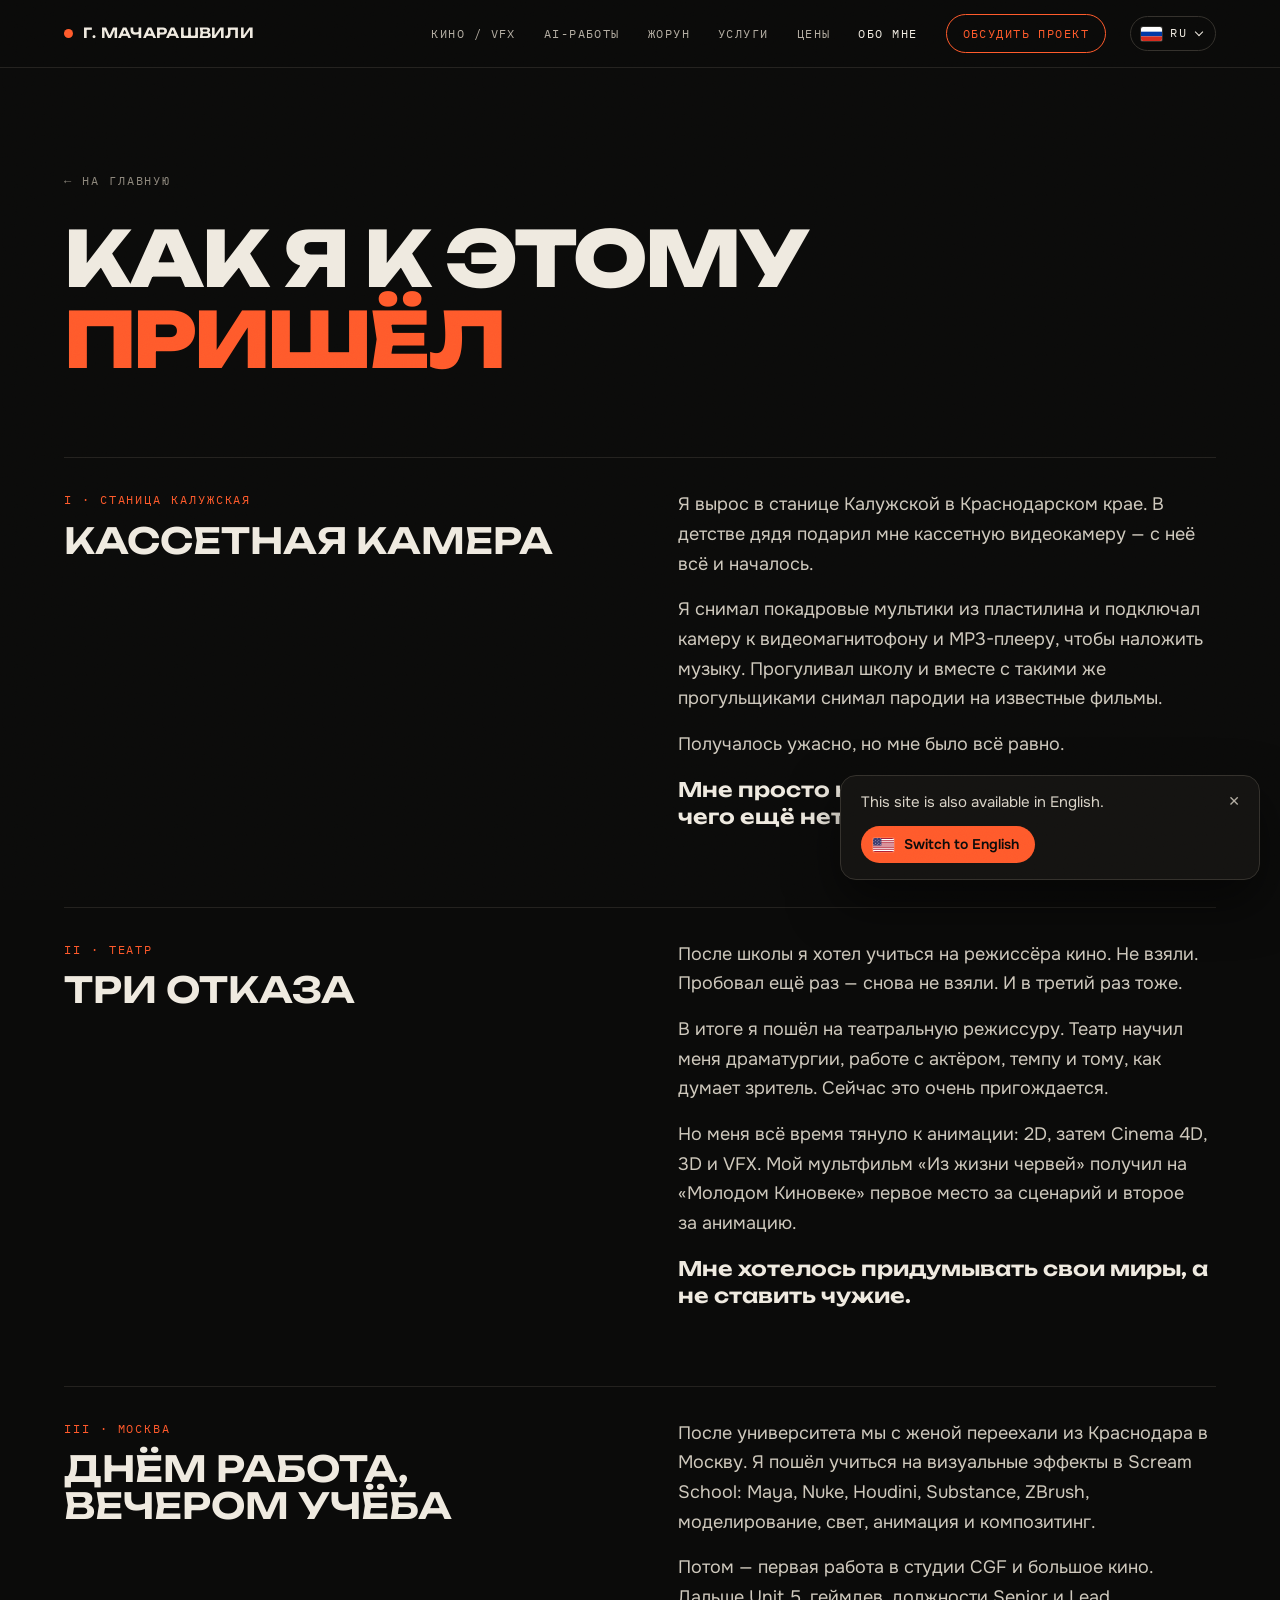
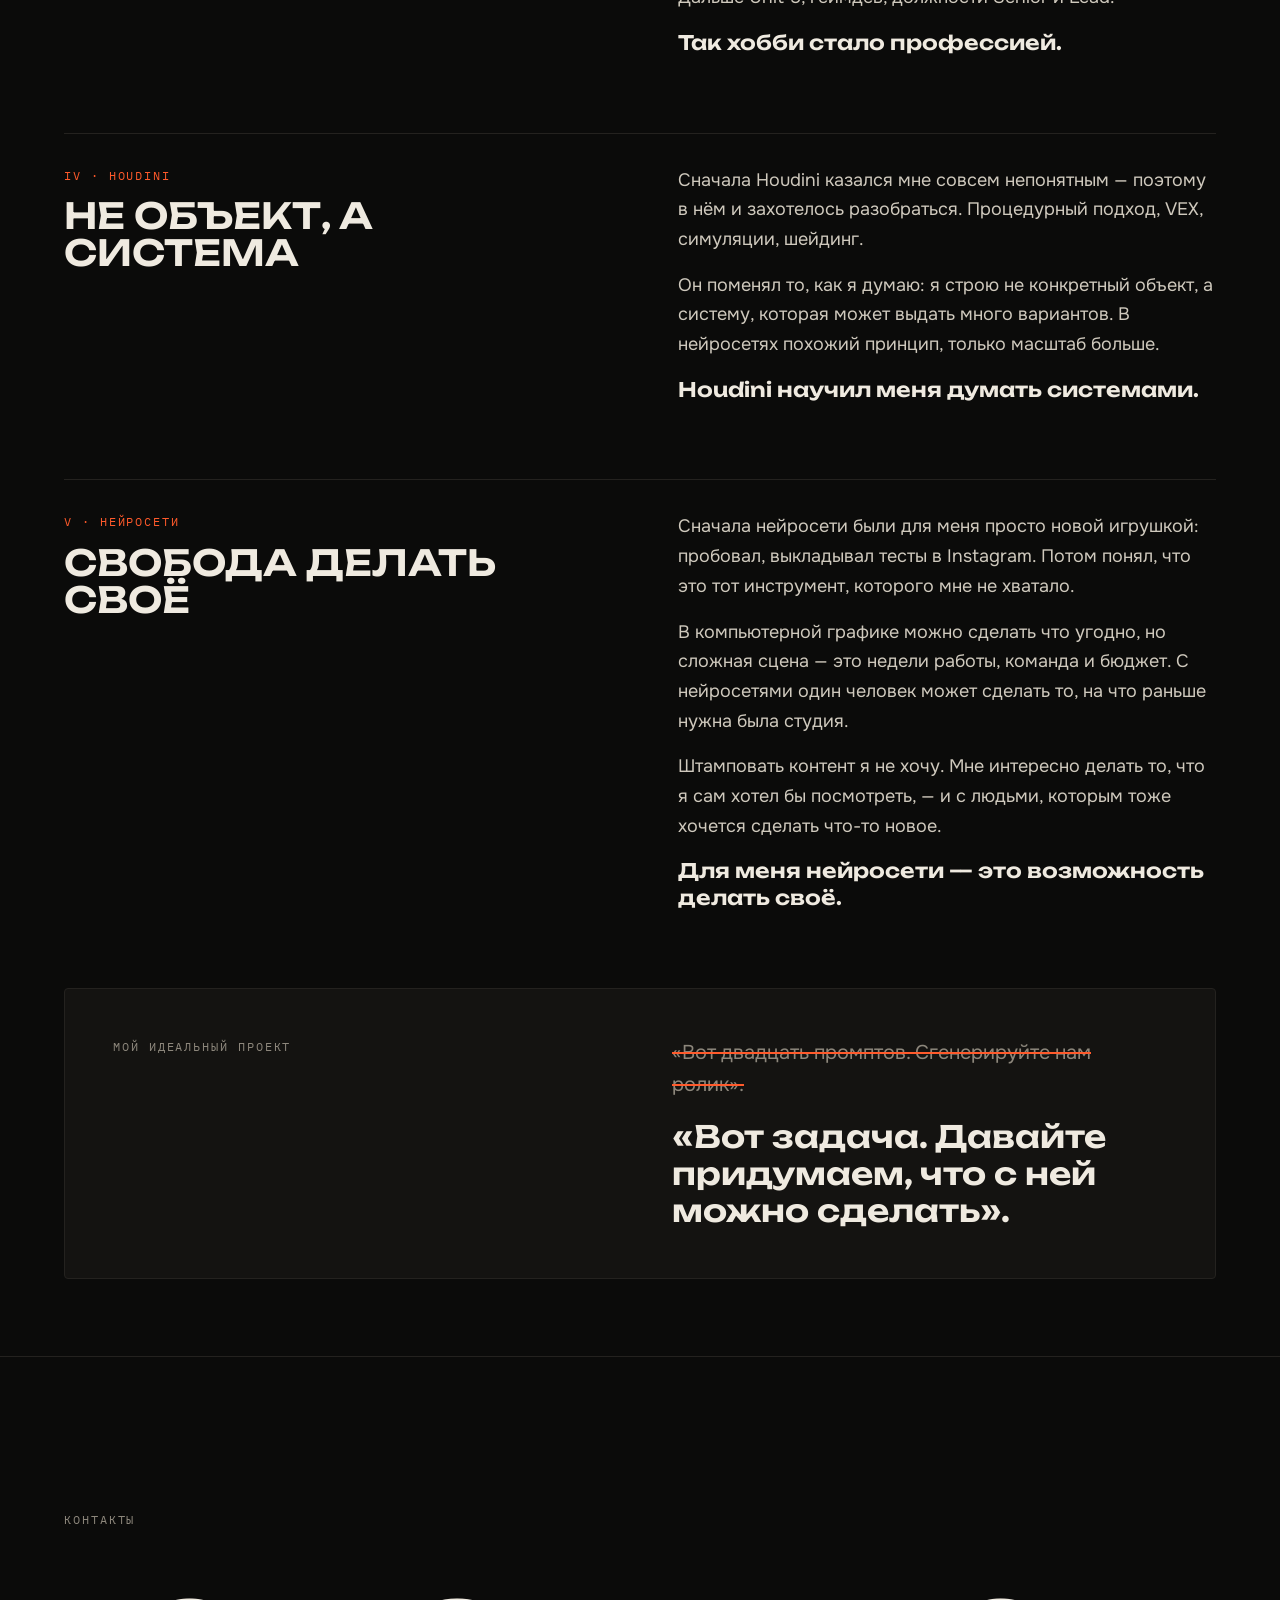
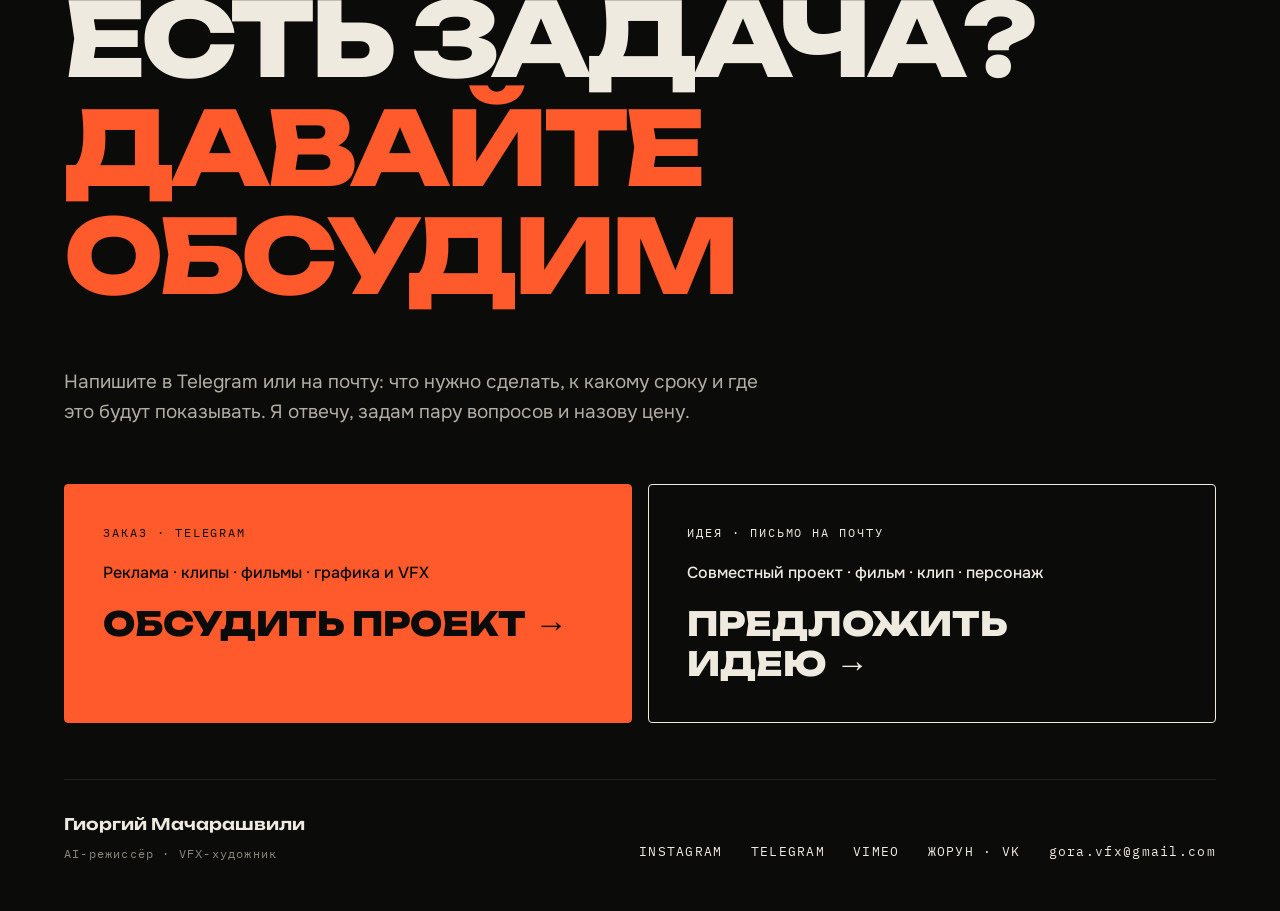
==== commit cc6955cc: "Английская версия сайта и переключатель языка - /en/ и /en/about/: полный перевод (цены для междунар" ====
--- a/about/index.html
+++ b/about/index.html
@@ -6,12 +6,16 @@
   <title>История — Гиоргий Мачарашвили</title>
   <meta name="description" content="Как я пришёл от кассетной камеры в станице Калужской через театр, кино и Houdini к нейросетям. История Гиоргия Мачарашвили — AI-режиссёра и VFX-художника.">
   <link rel="canonical" href="https://goravfx.github.io/about/">
+  <link rel="alternate" hreflang="ru" href="https://goravfx.github.io/about/">
+  <link rel="alternate" hreflang="en" href="https://goravfx.github.io/en/about/">
+  <link rel="alternate" hreflang="x-default" href="https://goravfx.github.io/en/about/">
   <meta name="theme-color" content="#0b0b0a">
   <meta name="author" content="Гиоргий Мачарашвили">
 
   <meta property="og:type" content="profile">
   <meta property="og:site_name" content="Гиоргий Мачарашвили">
   <meta property="og:locale" content="ru_RU">
+  <meta property="og:locale:alternate" content="en_US">
   <meta property="og:title" content="История — Гиоргий Мачарашвили">
   <meta property="og:description" content="Как я пришёл от кассетной камеры в станице Калужской через театр, кино и Houdini к нейросетям. История Гиоргия Мачарашвили — AI-режиссёра и VFX-художника.">
   <meta property="og:url" content="https://goravfx.github.io/about/">
@@ -28,9 +32,9 @@
 
   <link rel="preload" href="../assets/fonts/unbounded-cyrillic.woff2" as="font" type="font/woff2" crossorigin>
   <link rel="preload" href="../assets/fonts/onest-cyrillic.woff2" as="font" type="font/woff2" crossorigin>
-  <link rel="stylesheet" href="../assets/css/site.css">
+  <link rel="stylesheet" href="../assets/css/site.css?v=4c3c7f7d">
   <script>document.documentElement.classList.add('js')</script>
-  <script src="../assets/js/site.js" defer></script>
+  <script src="../assets/js/site.js?v=69127d33" defer></script>
 </head>
 
 <body>
@@ -42,9 +46,6 @@
     <span class="brand-dot" aria-hidden="true"></span>
     <span>Г. МАЧАРАШВИЛИ</span>
   </a>
-  <button class="menu-btn" type="button" aria-expanded="false" aria-controls="site-nav">
-    <span class="menu-label">Меню</span><span class="menu-icon" aria-hidden="true"></span>
-  </button>
   <nav class="nav" id="site-nav" aria-label="Разделы сайта">
     <a href="../#vfx">Кино / VFX</a>
     <a href="../#work">AI-работы</a>
@@ -54,6 +55,16 @@
     <a href="./" aria-current="page">Обо мне</a>
     <a class="nav-cta" href="#contact">Обсудить проект</a>
   </nav>
+  <details class="lang">
+    <summary class="lang-btn" aria-label="Язык сайта: русский"><span class="flag" aria-hidden="true"><svg viewBox="0 0 30 20" width="21" height="14" focusable="false"><rect width="30" height="20" fill="#fff"/><rect y="6.667" width="30" height="6.667" fill="#0039a6"/><rect y="13.333" width="30" height="6.667" fill="#d52b1e"/></svg></span><span class="lang-code" aria-hidden="true">RU</span><span class="lang-caret" aria-hidden="true"></span></summary>
+    <ul class="lang-menu">
+      <li><a href="../about/" hreflang="ru" lang="ru" data-lang="ru" aria-current="true"><span class="flag" aria-hidden="true"><svg viewBox="0 0 30 20" width="21" height="14" focusable="false"><rect width="30" height="20" fill="#fff"/><rect y="6.667" width="30" height="6.667" fill="#0039a6"/><rect y="13.333" width="30" height="6.667" fill="#d52b1e"/></svg></span><span>Русский</span></a></li>
+      <li><a href="../en/about/" hreflang="en" lang="en" data-lang="en"><span class="flag" aria-hidden="true"><svg viewBox="0 0 30 20" width="21" height="14" focusable="false"><rect width="30" height="20" fill="#fff"/><path d="M0 0.000h30v1.538H0zM0 3.077h30v1.538H0zM0 6.154h30v1.538H0zM0 9.231h30v1.538H0zM0 12.308h30v1.538H0zM0 15.385h30v1.538H0zM0 18.462h30v1.538H0z" fill="#b22234"/><rect width="12" height="10.769" fill="#3c3b6e"/><g fill="#fff"><circle cx="1.2" cy="1.20" r=".55"/><circle cx="6.0" cy="1.20" r=".55"/><circle cx="10.8" cy="1.20" r=".55"/><circle cx="3.6" cy="3.30" r=".55"/><circle cx="8.4" cy="3.30" r=".55"/><circle cx="1.2" cy="5.40" r=".55"/><circle cx="6.0" cy="5.40" r=".55"/><circle cx="10.8" cy="5.40" r=".55"/><circle cx="3.6" cy="7.50" r=".55"/><circle cx="8.4" cy="7.50" r=".55"/><circle cx="1.2" cy="9.60" r=".55"/><circle cx="6.0" cy="9.60" r=".55"/><circle cx="10.8" cy="9.60" r=".55"/></g></svg></span><span>English</span></a></li>
+    </ul>
+  </details>
+  <button class="menu-btn" type="button" aria-expanded="false" aria-controls="site-nav" aria-label="Меню">
+    <span class="menu-label" aria-hidden="true">Меню</span><span class="menu-icon" aria-hidden="true"></span>
+  </button>
 </header>
 
 <main id="main">
@@ -199,5 +210,12 @@
   </footer>
 </section>
 
+
+<div class="lang-hint" data-lang-hint="en" lang="en" hidden>
+  <p class="lang-hint-t">This site is also available in English.</p>
+  <a class="lang-hint-go" href="../en/about/" hreflang="en" data-lang="en"><span class="flag" aria-hidden="true"><svg viewBox="0 0 30 20" width="21" height="14" focusable="false"><rect width="30" height="20" fill="#fff"/><path d="M0 0.000h30v1.538H0zM0 3.077h30v1.538H0zM0 6.154h30v1.538H0zM0 9.231h30v1.538H0zM0 12.308h30v1.538H0zM0 15.385h30v1.538H0zM0 18.462h30v1.538H0z" fill="#b22234"/><rect width="12" height="10.769" fill="#3c3b6e"/><g fill="#fff"><circle cx="1.2" cy="1.20" r=".55"/><circle cx="6.0" cy="1.20" r=".55"/><circle cx="10.8" cy="1.20" r=".55"/><circle cx="3.6" cy="3.30" r=".55"/><circle cx="8.4" cy="3.30" r=".55"/><circle cx="1.2" cy="5.40" r=".55"/><circle cx="6.0" cy="5.40" r=".55"/><circle cx="10.8" cy="5.40" r=".55"/><circle cx="3.6" cy="7.50" r=".55"/><circle cx="8.4" cy="7.50" r=".55"/><circle cx="1.2" cy="9.60" r=".55"/><circle cx="6.0" cy="9.60" r=".55"/><circle cx="10.8" cy="9.60" r=".55"/></g></svg></span><span>Switch to English</span></a>
+  <button class="lang-hint-x" type="button" aria-label="Close">✕</button>
+</div>
+
 </body>
 </html>
--- a/assets/css/site.css
+++ b/assets/css/site.css
@@ -250,8 +250,8 @@
 .nav .nav-cta:hover { background: var(--accent); color: var(--ink); }
 .menu-btn { display: none; }
 
-/* Мобильное меню */
-@media (max-width: 959px) {
+/* Мобильное меню (до 1100 px: на узких ноутбуках полное меню и переключатель языка не помещаются в строку) */
+@media (max-width: 1099px) {
   .js .menu-btn {
     display: inline-flex; align-items: center; gap: 10px;
     padding: 9px 16px; border: 1px solid var(--line-2); border-radius: 999px;
@@ -299,15 +299,96 @@
 
   /* Без JavaScript: меню — прокручиваемая строка, как в исходном дизайне */
   html:not(.js) .site-header { flex-wrap: wrap; }
-  html:not(.js) .nav { max-width: 100%; overflow-x: auto; scrollbar-width: none; }
+  html:not(.js) .nav { order: 2; max-width: 100%; overflow-x: auto; scrollbar-width: none; }
   html:not(.js) .nav::-webkit-scrollbar { display: none; }
+
+  /* Язык — справа, рядом с кнопкой меню */
+  .site-header { column-gap: 10px; }
+  .lang { margin-left: auto; }
+}
+@media (min-width: 1100px) and (max-width: 1279px) {
+  /* Узкий ноутбук: у переключателя языка только флаг, иначе меню не помещается */
+  .lang-code { display: none; }
+  .lang-btn { padding: 8px 11px 8px 10px; }
+}
+@media (max-width: 479px) {
+  /* На телефоне кнопка меню — только значок, переключатель языка — только флаг */
+  .js .menu-btn { padding: 10px 12px; }
+  .js .menu-label, .lang-code { display: none; }
 }
 @media (max-width: 374px) {
   .site-header { gap: 10px 8px; }
   .brand { gap: 8px; font-size: 12.5px; }
-  .js .menu-btn { padding: 8px 12px; gap: 8px; }
+  .js .menu-btn { padding: 9px 11px; gap: 8px; }
+  .lang-btn { gap: 7px; padding: 7px 9px 7px 8px; }
 }
 body.menu-locked { overflow: hidden; }
+
+/* ---------- Переключатель языка ---------- */
+.lang { position: relative; flex-shrink: 0; }
+.lang-btn {
+  display: inline-flex; align-items: center; gap: 8px;
+  padding: 8px 12px 8px 10px; border: 1px solid var(--line-2); border-radius: 999px;
+  font-family: var(--f-mono); font-size: 12px; letter-spacing: .12em; line-height: 1.4; color: var(--fg);
+  cursor: pointer; list-style: none; -webkit-user-select: none; user-select: none;
+  transition: border-color .2s;
+}
+.lang-btn::-webkit-details-marker { display: none; }
+.lang-btn::marker { content: ''; }
+.lang-btn:hover, .lang[open] > .lang-btn { border-color: var(--muted-3); }
+.lang-caret {
+  width: 6px; height: 6px; margin: 0 1px 3px;
+  border-right: 1.5px solid currentColor; border-bottom: 1.5px solid currentColor;
+  transform: rotate(45deg); transition: transform .2s, margin .2s;
+}
+.lang[open] .lang-caret { transform: rotate(-135deg); margin: 3px 1px 0; }
+.flag {
+  display: block; flex-shrink: 0; width: 21px; height: 14px;
+  border-radius: 2px; overflow: hidden; box-shadow: 0 0 0 1px rgba(239, 234, 224, .16);
+}
+.flag svg { display: block; width: 100%; height: 100%; }
+.lang-menu {
+  position: absolute; top: calc(100% + 10px); right: 0; z-index: 70;
+  min-width: 196px; padding: 6px;
+  background: var(--bg-2); border: 1px solid var(--line-2); border-radius: 14px;
+  box-shadow: 0 18px 44px rgba(0, 0, 0, .55);
+}
+.lang-menu a {
+  display: flex; align-items: center; gap: 12px;
+  padding: 11px 12px; border-radius: 9px;
+  font-family: var(--f-text); font-size: 15px; line-height: 1.3; color: var(--fg);
+}
+.lang-menu a:hover { background: var(--line); color: var(--fg); }
+.lang-menu a[aria-current]::after { content: '✓'; margin-left: auto; padding-left: 12px; color: var(--accent); }
+
+/* Подсказка «есть версия на другом языке» */
+.lang-hint {
+  position: fixed; z-index: 58; right: 20px; bottom: calc(20px + env(safe-area-inset-bottom));
+  display: flex; flex-wrap: wrap; align-items: center; gap: 12px 16px;
+  max-width: 420px; padding: 16px 52px 16px 20px;
+  background: var(--bg-2); border: 1px solid var(--line-2); border-radius: 16px;
+  box-shadow: 0 22px 50px rgba(0, 0, 0, .55);
+  opacity: 0; transform: translateY(12px); transition: opacity .3s, transform .3s;
+}
+.lang-hint.is-shown { opacity: 1; transform: none; }
+.lang-hint[hidden], body.menu-locked .lang-hint { display: none; }
+.lang-hint-t { font-size: 15px; line-height: 1.45; color: var(--fg-2); }
+.lang-hint-go {
+  display: inline-flex; align-items: center; gap: 10px;
+  padding: 10px 16px 10px 12px; border-radius: 999px;
+  background: var(--accent); color: var(--ink); font-size: 14px; font-weight: 600; line-height: 1.2;
+}
+.lang-hint-go:hover { background: var(--fg); color: var(--ink); }
+.lang-hint-x {
+  position: absolute; top: 8px; right: 8px; display: grid; place-items: center;
+  width: 34px; height: 34px; border: 0; border-radius: 50%; background: none; cursor: pointer;
+  color: var(--muted); font-size: 14px;
+}
+.lang-hint-x:hover { color: var(--fg); background: var(--line); }
+@media (max-width: 520px) {
+  .lang-hint { left: 12px; right: 12px; bottom: calc(12px + env(safe-area-inset-bottom)); max-width: none; }
+}
+@media (prefers-reduced-motion: reduce) { .lang-hint, .lang-caret { transition: none; } }
 
 /* ---------- Первый экран ---------- */
 .hero {
@@ -345,7 +426,7 @@
 .hero-eyebrow { font-family: var(--f-mono); font-size: 13px; letter-spacing: .16em; color: var(--fg); }
 .hero-title {
   font-family: var(--f-display); font-weight: 800;
-  font-size: clamp(30px, 7.6vw, 132px); line-height: .9; letter-spacing: -.035em;
+  font-size: clamp(24px, 7.6vw, 132px); line-height: .9; letter-spacing: -.035em;
   text-transform: uppercase;
 }
 .hero-row { display: flex; flex-wrap: wrap; gap: 24px 48px; align-items: flex-end; justify-content: space-between; }
@@ -410,6 +491,47 @@
 .row-ext { flex-shrink: 0; font-family: var(--f-mono); font-size: 11px; letter-spacing: .1em; color: var(--muted-3); white-space: nowrap; transition: color .2s; }
 .row-link a:hover .row-ext { color: var(--accent); }
 .award { color: var(--accent); font-family: var(--f-mono); font-size: 13px; }
+
+/* Фильмография: постеры, по клику — трейлер */
+.posters { display: grid; grid-template-columns: repeat(2, minmax(0, 1fr)); gap: 28px 14px; }
+@media (min-width: 480px) { .posters { grid-template-columns: repeat(3, minmax(0, 1fr)); gap: 32px 18px; } }
+@media (min-width: 960px) { .posters { grid-template-columns: repeat(6, minmax(0, 1fr)); } }
+/* Клипы и трейлеры: те же карточки, но кадр 16:9 */
+.clips { display: grid; grid-template-columns: repeat(2, minmax(0, 1fr)); gap: 28px 14px; }
+@media (min-width: 480px) { .clips { gap: 32px 18px; } }
+@media (min-width: 960px) { .clips { grid-template-columns: repeat(4, minmax(0, 1fr)); } }
+.poster-img.wide { aspect-ratio: 16 / 9; }
+.poster { display: flex; flex-direction: column; gap: 10px; color: var(--fg); }
+.poster-img {
+  position: relative; display: block; aspect-ratio: 2 / 3; overflow: hidden;
+  border-radius: 4px; background: var(--bg-2); outline: 1px solid var(--line);
+}
+.poster-img img { width: 100%; height: 100%; object-fit: cover; transition: transform .5s cubic-bezier(.2, .7, .2, 1), filter .3s; }
+.poster-img::after {
+  content: ''; position: absolute; inset: 0; pointer-events: none;
+  background: linear-gradient(180deg, rgba(11,11,10,0) 55%, rgba(11,11,10,.7) 100%); opacity: 0; transition: opacity .3s;
+}
+.poster-star {
+  position: absolute; top: 8px; right: 8px; z-index: 1;
+  display: grid; place-items: center; width: 28px; height: 28px; border-radius: 999px;
+  background: var(--accent); color: var(--ink); font-size: 14px; line-height: 1;
+}
+.poster-play {
+  position: absolute; left: 10px; bottom: 10px; z-index: 1;
+  padding: 7px 12px; border-radius: 999px; background: var(--accent); color: var(--ink);
+  font-size: 13px; font-weight: 600; line-height: 1.2; white-space: nowrap;
+  opacity: 0; transform: translateY(6px); transition: opacity .25s, transform .25s;
+}
+.poster:hover .poster-img img, .poster:focus-visible .poster-img img { transform: scale(1.04); }
+.poster:hover .poster-img::after, .poster:focus-visible .poster-img::after,
+.poster:hover .poster-play, .poster:focus-visible .poster-play { opacity: 1; transform: none; }
+.poster:hover { color: var(--fg); }
+.poster:hover .poster-t { color: var(--accent); }
+.poster-t { font-size: 15px; font-weight: 500; line-height: 1.35; transition: color .2s; }
+.poster-meta { margin-top: -4px; font-family: var(--f-mono); font-size: 11px; letter-spacing: .06em; color: var(--muted-3); }
+@media (hover: none) { .poster-play { opacity: 1; transform: none; padding: 5px 9px; font-size: 12px; } }
+@media (prefers-reduced-motion: reduce) { .poster-img img, .poster-play { transition: none; } }
+.films-more { color: var(--muted-3); font-size: 15px; }
 .rows .more { color: var(--muted-3); font-size: 15px; }
 .col-gap-20 { gap: 20px; }
 .col-gap-16 { gap: 16px; }
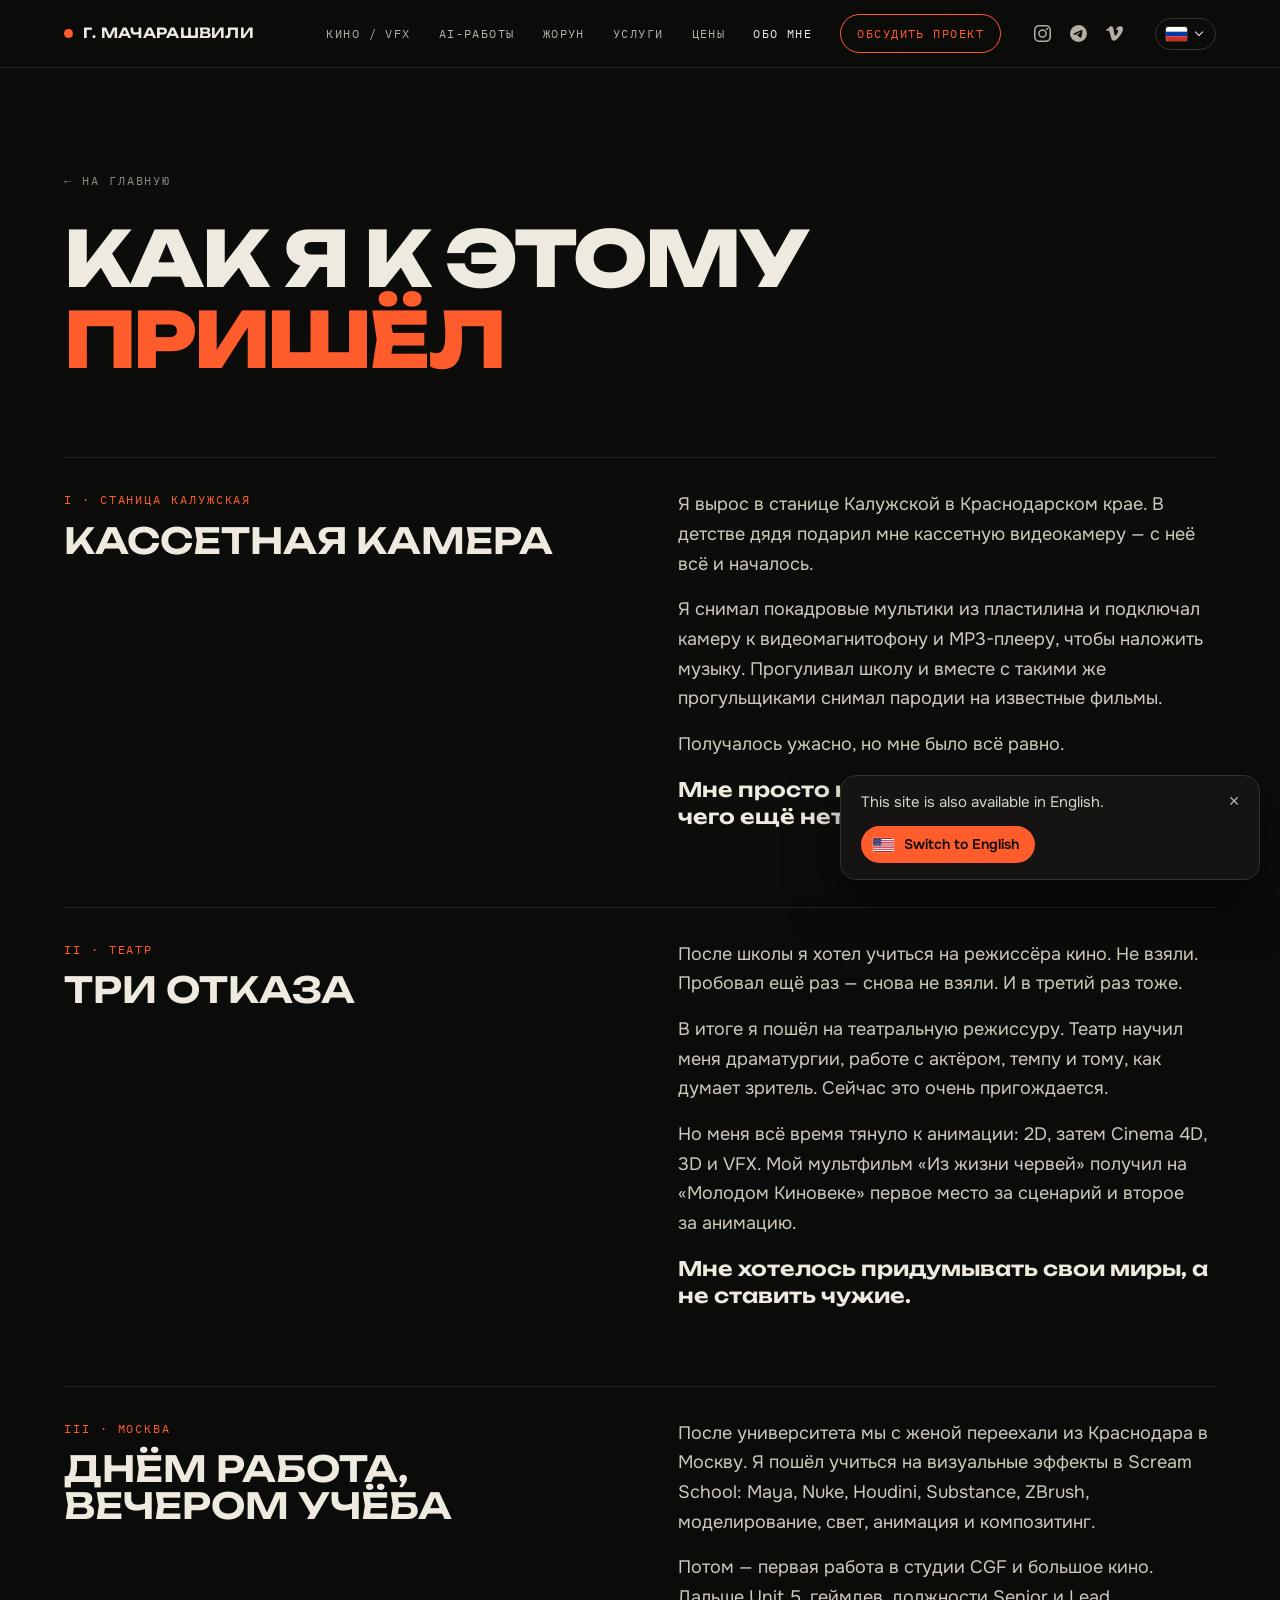
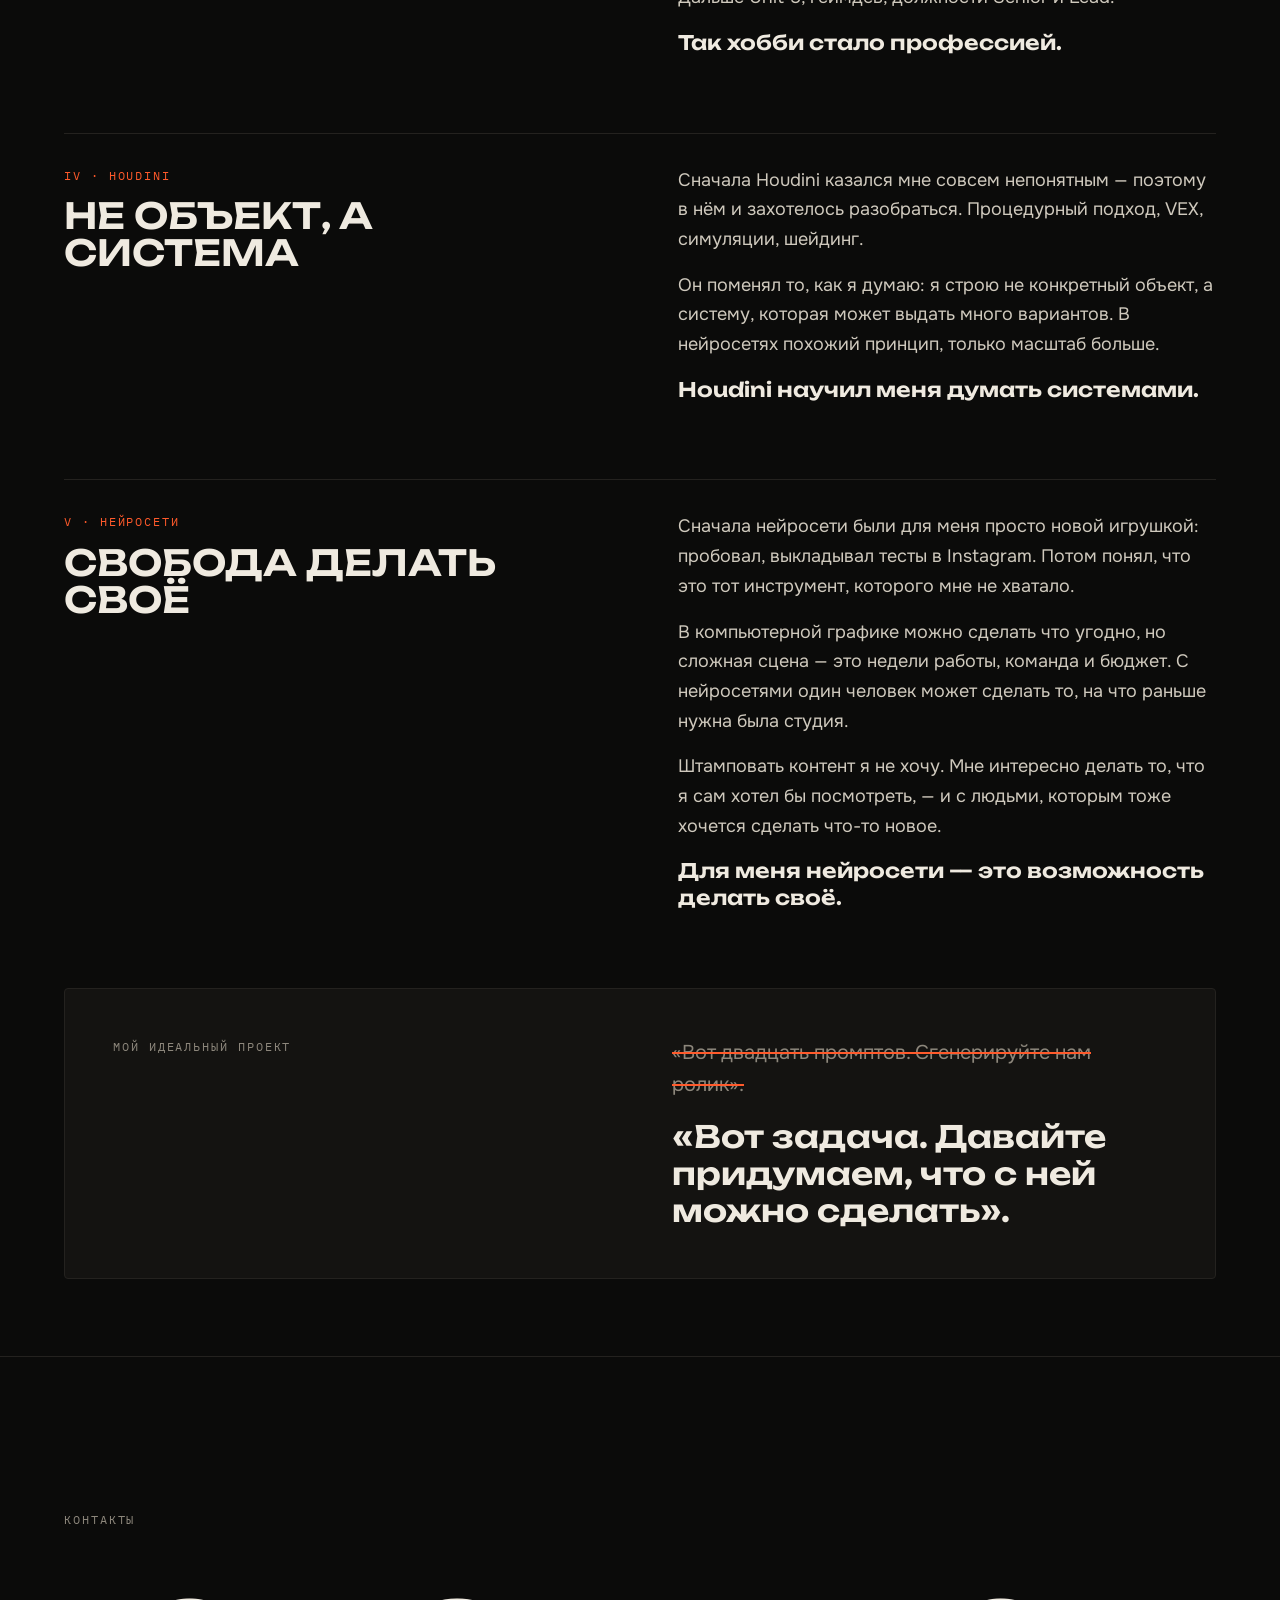
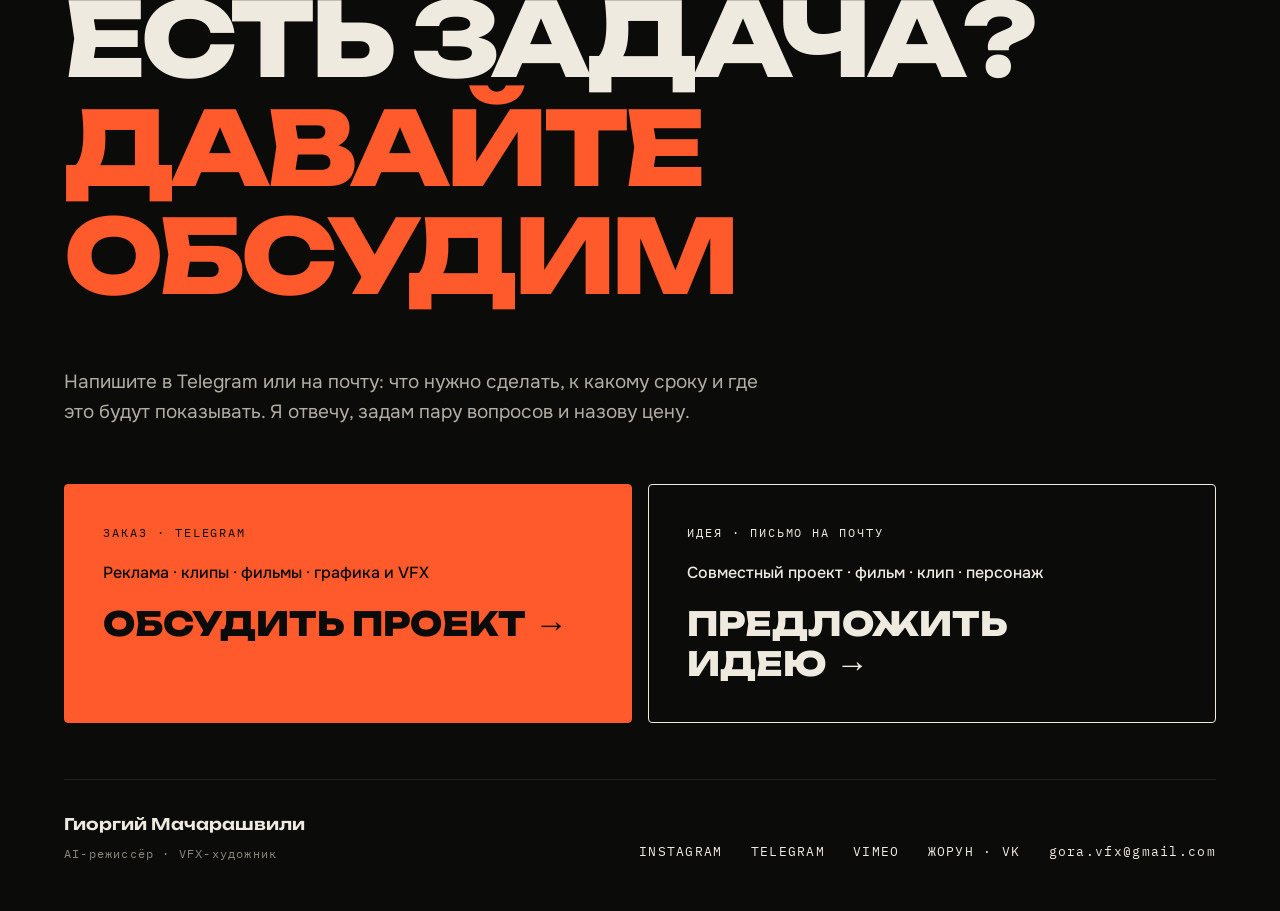
==== commit efdb88eb: "Значки Instagram, Telegram и Vimeo в шапке - На компьютере и планшете — рядом с меню и переключателе" ====
--- a/about/index.html
+++ b/about/index.html
@@ -32,9 +32,9 @@
 
   <link rel="preload" href="../assets/fonts/unbounded-cyrillic.woff2" as="font" type="font/woff2" crossorigin>
   <link rel="preload" href="../assets/fonts/onest-cyrillic.woff2" as="font" type="font/woff2" crossorigin>
-  <link rel="stylesheet" href="../assets/css/site.css?v=4c3c7f7d">
+  <link rel="stylesheet" href="../assets/css/site.css?v=546d8392">
   <script>document.documentElement.classList.add('js')</script>
-  <script src="../assets/js/site.js?v=69127d33" defer></script>
+  <script src="../assets/js/site.js?v=f21dc6a9" defer></script>
 </head>
 
 <body>
@@ -54,7 +54,17 @@
     <a href="../#pricing">Цены</a>
     <a href="./" aria-current="page">Обо мне</a>
     <a class="nav-cta" href="#contact">Обсудить проект</a>
+    <div class="soc soc-nav">
+    <a href="https://www.instagram.com/gora_vfx/" target="_blank" rel="noopener" aria-label="Instagram" title="Instagram"><svg viewBox="0 0 24 24" aria-hidden="true" focusable="false"><path d="M7.0301.084c-1.2768.0602-2.1487.264-2.911.5634-.7888.3075-1.4575.72-2.1228 1.3877-.6652.6677-1.075 1.3368-1.3802 2.127-.2954.7638-.4956 1.6365-.552 2.914-.0564 1.2775-.0689 1.6882-.0626 4.947.0062 3.2586.0206 3.6671.0825 4.9473.061 1.2765.264 2.1482.5635 2.9107.308.7889.72 1.4573 1.388 2.1228.6679.6655 1.3365 1.0743 2.1285 1.38.7632.295 1.6361.4961 2.9134.552 1.2773.056 1.6884.069 4.9462.0627 3.2578-.0062 3.668-.0207 4.9478-.0814 1.28-.0607 2.147-.2652 2.9098-.5633.7889-.3086 1.4578-.72 2.1228-1.3881.665-.6682 1.0745-1.3378 1.3795-2.1284.2957-.7632.4966-1.636.552-2.9124.056-1.2809.0692-1.6898.063-4.948-.0063-3.2583-.021-3.6668-.0817-4.9465-.0607-1.2797-.264-2.1487-.5633-2.9117-.3084-.7889-.72-1.4568-1.3876-2.1228C21.2982 1.33 20.628.9208 19.8378.6165 19.074.321 18.2017.1197 16.9244.0645 15.6471.0093 15.236-.005 11.977.0014 8.718.0076 8.31.0215 7.0301.0839m.1402 21.6932c-1.17-.0509-1.8053-.2453-2.2287-.408-.5606-.216-.96-.4771-1.3819-.895-.422-.4178-.6811-.8186-.9-1.378-.1644-.4234-.3624-1.058-.4171-2.228-.0595-1.2645-.072-1.6442-.079-4.848-.007-3.2037.0053-3.583.0607-4.848.05-1.169.2456-1.805.408-2.2282.216-.5613.4762-.96.895-1.3816.4188-.4217.8184-.6814 1.3783-.9003.423-.1651 1.0575-.3614 2.227-.4171 1.2655-.06 1.6447-.072 4.848-.079 3.2033-.007 3.5835.005 4.8495.0608 1.169.0508 1.8053.2445 2.228.408.5608.216.96.4754 1.3816.895.4217.4194.6816.8176.9005 1.3787.1653.4217.3617 1.056.4169 2.2263.0602 1.2655.0739 1.645.0796 4.848.0058 3.203-.0055 3.5834-.061 4.848-.051 1.17-.245 1.8055-.408 2.2294-.216.5604-.4763.96-.8954 1.3814-.419.4215-.8181.6811-1.3783.9-.4224.1649-1.0577.3617-2.2262.4174-1.2656.0595-1.6448.072-4.8493.079-3.2045.007-3.5825-.006-4.848-.0608M16.953 5.5864A1.44 1.44 0 1 0 18.39 4.144a1.44 1.44 0 0 0-1.437 1.4424M5.8385 12.012c.0067 3.4032 2.7706 6.1557 6.173 6.1493 3.4026-.0065 6.157-2.7701 6.1506-6.1733-.0065-3.4032-2.771-6.1565-6.174-6.1498-3.403.0067-6.156 2.771-6.1496 6.1738M8 12.0077a4 4 0 1 1 4.008 3.9921A3.9996 3.9996 0 0 1 8 12.0077"/></svg></a>
+    <a href="https://t.me/gora_vfx" target="_blank" rel="noopener" aria-label="Telegram" title="Telegram"><svg viewBox="0 0 24 24" aria-hidden="true" focusable="false"><path d="M11.944 0A12 12 0 0 0 0 12a12 12 0 0 0 12 12 12 12 0 0 0 12-12A12 12 0 0 0 12 0a12 12 0 0 0-.056 0zm4.962 7.224c.1-.002.321.023.465.14a.506.506 0 0 1 .171.325c.016.093.036.306.02.472-.18 1.898-.962 6.502-1.36 8.627-.168.9-.499 1.201-.82 1.23-.696.065-1.225-.46-1.9-.902-1.056-.693-1.653-1.124-2.678-1.8-1.185-.78-.417-1.21.258-1.91.177-.184 3.247-2.977 3.307-3.23.007-.032.014-.15-.056-.212s-.174-.041-.249-.024c-.106.024-1.793 1.14-5.061 3.345-.48.33-.913.49-1.302.48-.428-.008-1.252-.241-1.865-.44-.752-.245-1.349-.374-1.297-.789.027-.216.325-.437.893-.663 3.498-1.524 5.83-2.529 6.998-3.014 3.332-1.386 4.025-1.627 4.476-1.635z"/></svg></a>
+    <a href="https://vimeo.com/user97466918" target="_blank" rel="noopener" aria-label="Vimeo" title="Vimeo"><svg viewBox="0 0 24 24" aria-hidden="true" focusable="false"><path d="M23.9765 6.4168c-.105 2.338-1.739 5.5429-4.894 9.6088-3.2679 4.247-6.0258 6.3699-8.2898 6.3699-1.409 0-2.578-1.294-3.553-3.881l-1.9179-7.1138c-.719-2.584-1.488-3.878-2.312-3.878-.179 0-.806.378-1.8809 1.132l-1.129-1.457a315.06 315.06 0 003.501-3.1279c1.579-1.368 2.765-2.085 3.5539-2.159 1.867-.18 3.016 1.1 3.447 3.838.465 2.953.789 4.789.971 5.5069.5389 2.45 1.1309 3.674 1.7759 3.674.502 0 1.256-.796 2.265-2.385 1.004-1.589 1.54-2.797 1.612-3.628.144-1.371-.395-2.061-1.614-2.061-.574 0-1.167.121-1.777.391 1.186-3.8679 3.434-5.7568 6.7619-5.6368 2.4729.06 3.6279 1.664 3.4929 4.7969z"/></svg></a>
+  </div>
   </nav>
+  <div class="soc soc-bar">
+    <a href="https://www.instagram.com/gora_vfx/" target="_blank" rel="noopener" aria-label="Instagram" title="Instagram"><svg viewBox="0 0 24 24" aria-hidden="true" focusable="false"><path d="M7.0301.084c-1.2768.0602-2.1487.264-2.911.5634-.7888.3075-1.4575.72-2.1228 1.3877-.6652.6677-1.075 1.3368-1.3802 2.127-.2954.7638-.4956 1.6365-.552 2.914-.0564 1.2775-.0689 1.6882-.0626 4.947.0062 3.2586.0206 3.6671.0825 4.9473.061 1.2765.264 2.1482.5635 2.9107.308.7889.72 1.4573 1.388 2.1228.6679.6655 1.3365 1.0743 2.1285 1.38.7632.295 1.6361.4961 2.9134.552 1.2773.056 1.6884.069 4.9462.0627 3.2578-.0062 3.668-.0207 4.9478-.0814 1.28-.0607 2.147-.2652 2.9098-.5633.7889-.3086 1.4578-.72 2.1228-1.3881.665-.6682 1.0745-1.3378 1.3795-2.1284.2957-.7632.4966-1.636.552-2.9124.056-1.2809.0692-1.6898.063-4.948-.0063-3.2583-.021-3.6668-.0817-4.9465-.0607-1.2797-.264-2.1487-.5633-2.9117-.3084-.7889-.72-1.4568-1.3876-2.1228C21.2982 1.33 20.628.9208 19.8378.6165 19.074.321 18.2017.1197 16.9244.0645 15.6471.0093 15.236-.005 11.977.0014 8.718.0076 8.31.0215 7.0301.0839m.1402 21.6932c-1.17-.0509-1.8053-.2453-2.2287-.408-.5606-.216-.96-.4771-1.3819-.895-.422-.4178-.6811-.8186-.9-1.378-.1644-.4234-.3624-1.058-.4171-2.228-.0595-1.2645-.072-1.6442-.079-4.848-.007-3.2037.0053-3.583.0607-4.848.05-1.169.2456-1.805.408-2.2282.216-.5613.4762-.96.895-1.3816.4188-.4217.8184-.6814 1.3783-.9003.423-.1651 1.0575-.3614 2.227-.4171 1.2655-.06 1.6447-.072 4.848-.079 3.2033-.007 3.5835.005 4.8495.0608 1.169.0508 1.8053.2445 2.228.408.5608.216.96.4754 1.3816.895.4217.4194.6816.8176.9005 1.3787.1653.4217.3617 1.056.4169 2.2263.0602 1.2655.0739 1.645.0796 4.848.0058 3.203-.0055 3.5834-.061 4.848-.051 1.17-.245 1.8055-.408 2.2294-.216.5604-.4763.96-.8954 1.3814-.419.4215-.8181.6811-1.3783.9-.4224.1649-1.0577.3617-2.2262.4174-1.2656.0595-1.6448.072-4.8493.079-3.2045.007-3.5825-.006-4.848-.0608M16.953 5.5864A1.44 1.44 0 1 0 18.39 4.144a1.44 1.44 0 0 0-1.437 1.4424M5.8385 12.012c.0067 3.4032 2.7706 6.1557 6.173 6.1493 3.4026-.0065 6.157-2.7701 6.1506-6.1733-.0065-3.4032-2.771-6.1565-6.174-6.1498-3.403.0067-6.156 2.771-6.1496 6.1738M8 12.0077a4 4 0 1 1 4.008 3.9921A3.9996 3.9996 0 0 1 8 12.0077"/></svg></a>
+    <a href="https://t.me/gora_vfx" target="_blank" rel="noopener" aria-label="Telegram" title="Telegram"><svg viewBox="0 0 24 24" aria-hidden="true" focusable="false"><path d="M11.944 0A12 12 0 0 0 0 12a12 12 0 0 0 12 12 12 12 0 0 0 12-12A12 12 0 0 0 12 0a12 12 0 0 0-.056 0zm4.962 7.224c.1-.002.321.023.465.14a.506.506 0 0 1 .171.325c.016.093.036.306.02.472-.18 1.898-.962 6.502-1.36 8.627-.168.9-.499 1.201-.82 1.23-.696.065-1.225-.46-1.9-.902-1.056-.693-1.653-1.124-2.678-1.8-1.185-.78-.417-1.21.258-1.91.177-.184 3.247-2.977 3.307-3.23.007-.032.014-.15-.056-.212s-.174-.041-.249-.024c-.106.024-1.793 1.14-5.061 3.345-.48.33-.913.49-1.302.48-.428-.008-1.252-.241-1.865-.44-.752-.245-1.349-.374-1.297-.789.027-.216.325-.437.893-.663 3.498-1.524 5.83-2.529 6.998-3.014 3.332-1.386 4.025-1.627 4.476-1.635z"/></svg></a>
+    <a href="https://vimeo.com/user97466918" target="_blank" rel="noopener" aria-label="Vimeo" title="Vimeo"><svg viewBox="0 0 24 24" aria-hidden="true" focusable="false"><path d="M23.9765 6.4168c-.105 2.338-1.739 5.5429-4.894 9.6088-3.2679 4.247-6.0258 6.3699-8.2898 6.3699-1.409 0-2.578-1.294-3.553-3.881l-1.9179-7.1138c-.719-2.584-1.488-3.878-2.312-3.878-.179 0-.806.378-1.8809 1.132l-1.129-1.457a315.06 315.06 0 003.501-3.1279c1.579-1.368 2.765-2.085 3.5539-2.159 1.867-.18 3.016 1.1 3.447 3.838.465 2.953.789 4.789.971 5.5069.5389 2.45 1.1309 3.674 1.7759 3.674.502 0 1.256-.796 2.265-2.385 1.004-1.589 1.54-2.797 1.612-3.628.144-1.371-.395-2.061-1.614-2.061-.574 0-1.167.121-1.777.391 1.186-3.8679 3.434-5.7568 6.7619-5.6368 2.4729.06 3.6279 1.664 3.4929 4.7969z"/></svg></a>
+  </div>
   <details class="lang">
     <summary class="lang-btn" aria-label="Язык сайта: русский"><span class="flag" aria-hidden="true"><svg viewBox="0 0 30 20" width="21" height="14" focusable="false"><rect width="30" height="20" fill="#fff"/><rect y="6.667" width="30" height="6.667" fill="#0039a6"/><rect y="13.333" width="30" height="6.667" fill="#d52b1e"/></svg></span><span class="lang-code" aria-hidden="true">RU</span><span class="lang-caret" aria-hidden="true"></span></summary>
     <ul class="lang-menu">
--- a/assets/css/site.css
+++ b/assets/css/site.css
@@ -250,8 +250,8 @@
 .nav .nav-cta:hover { background: var(--accent); color: var(--ink); }
 .menu-btn { display: none; }
 
-/* Мобильное меню (до 1100 px: на узких ноутбуках полное меню и переключатель языка не помещаются в строку) */
-@media (max-width: 1099px) {
+/* Мобильное меню (до 1280 px: на узких ноутбуках полное меню, значки соцсетей и язык не помещаются в строку) */
+@media (max-width: 1279px) {
   .js .menu-btn {
     display: inline-flex; align-items: center; gap: 10px;
     padding: 9px 16px; border: 1px solid var(--line-2); border-radius: 999px;
@@ -302,11 +302,23 @@
   html:not(.js) .nav { order: 2; max-width: 100%; overflow-x: auto; scrollbar-width: none; }
   html:not(.js) .nav::-webkit-scrollbar { display: none; }
 
-  /* Язык — справа, рядом с кнопкой меню */
+  /* Значки соцсетей и язык — справа, рядом с кнопкой меню */
   .site-header { column-gap: 10px; }
+  .soc-bar { margin-left: auto; }
+}
+@media (max-width: 639px) {
+  /* На телефоне значки соцсетей — внутри меню, в шапке остаются язык и кнопка меню */
+  .site-header .soc-bar { display: none; }
   .lang { margin-left: auto; }
-}
-@media (min-width: 1100px) and (max-width: 1279px) {
+  .js .nav .soc-nav { display: flex; justify-content: center; gap: 12px; margin-top: 28px; }
+  .js .nav .soc-nav a {
+    width: 52px; height: 52px; padding: 0;
+    border: 1px solid var(--line-2); border-radius: 50%; color: var(--fg);
+  }
+  .js .nav .soc-nav a:hover { color: var(--accent); border-color: var(--accent); background: none; }
+  .js .nav .soc-nav svg { width: 22px; height: 22px; }
+}
+@media (min-width: 1280px) and (max-width: 1439px) {
   /* Узкий ноутбук: у переключателя языка только флаг, иначе меню не помещается */
   .lang-code { display: none; }
   .lang-btn { padding: 8px 11px 8px 10px; }
@@ -323,6 +335,16 @@
   .lang-btn { gap: 7px; padding: 7px 9px 7px 8px; }
 }
 body.menu-locked { overflow: hidden; }
+
+/* ---------- Значки соцсетей в шапке ---------- */
+.soc { display: flex; align-items: center; gap: 2px; flex-shrink: 0; }
+.soc a {
+  display: grid; place-items: center; width: 34px; height: 34px;
+  border-radius: 50%; color: var(--muted); transition: color .2s, background-color .2s;
+}
+.soc a:hover { color: var(--fg); background: var(--line); }
+.soc svg { display: block; width: 17px; height: 17px; fill: currentColor; }
+.nav .soc-nav { display: none; }
 
 /* ---------- Переключатель языка ---------- */
 .lang { position: relative; flex-shrink: 0; }
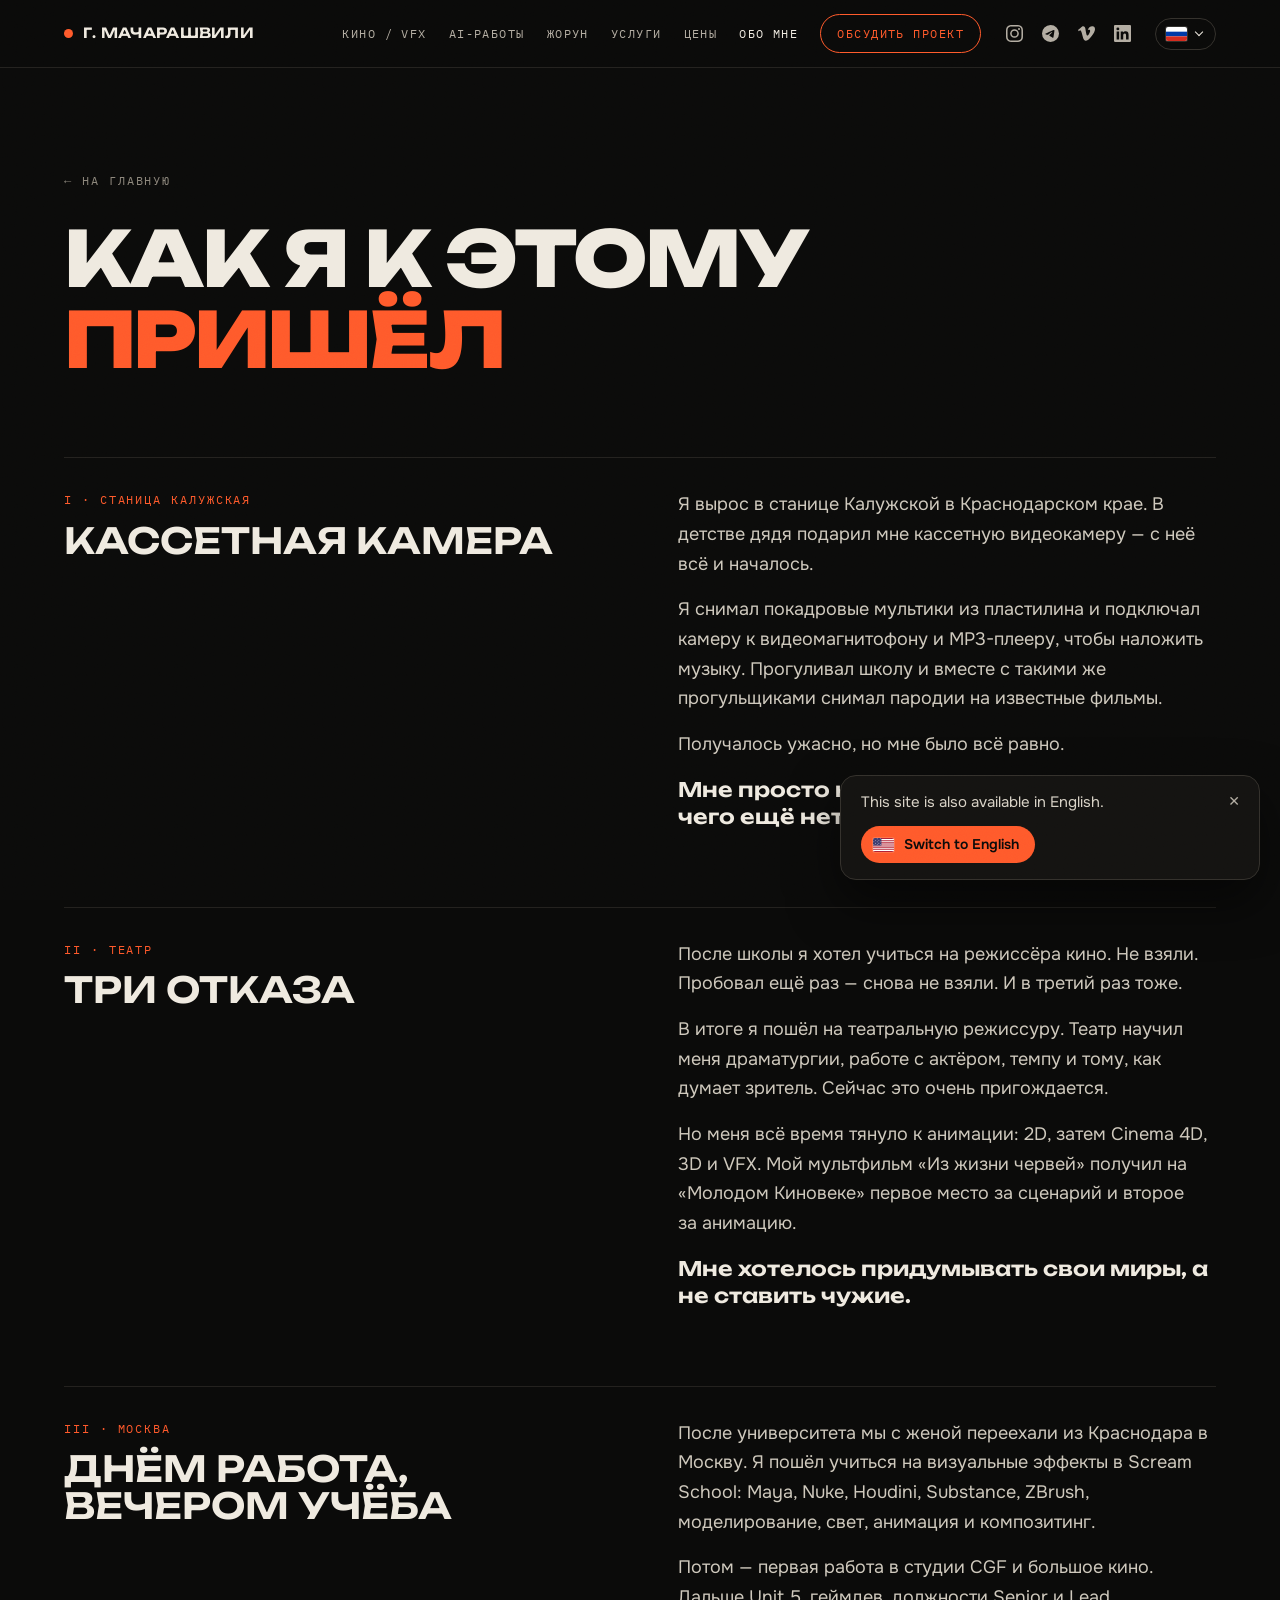
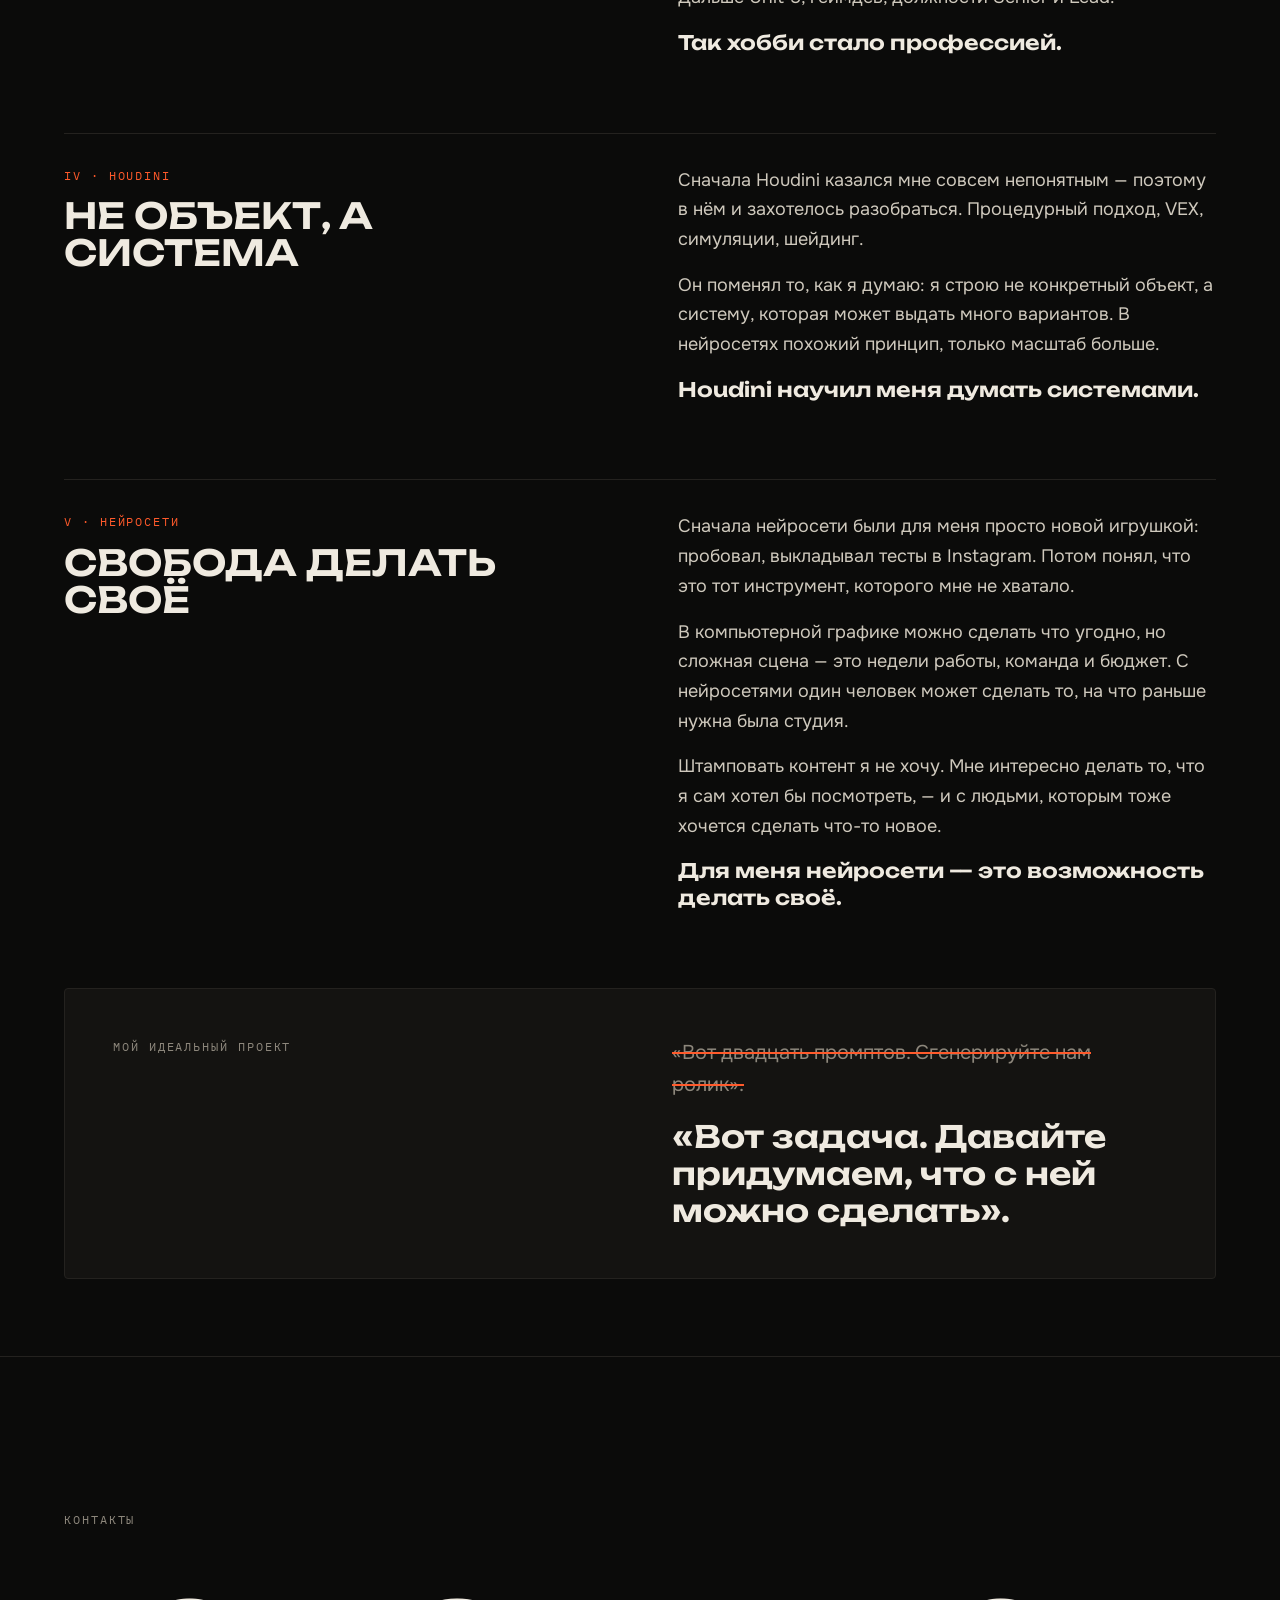
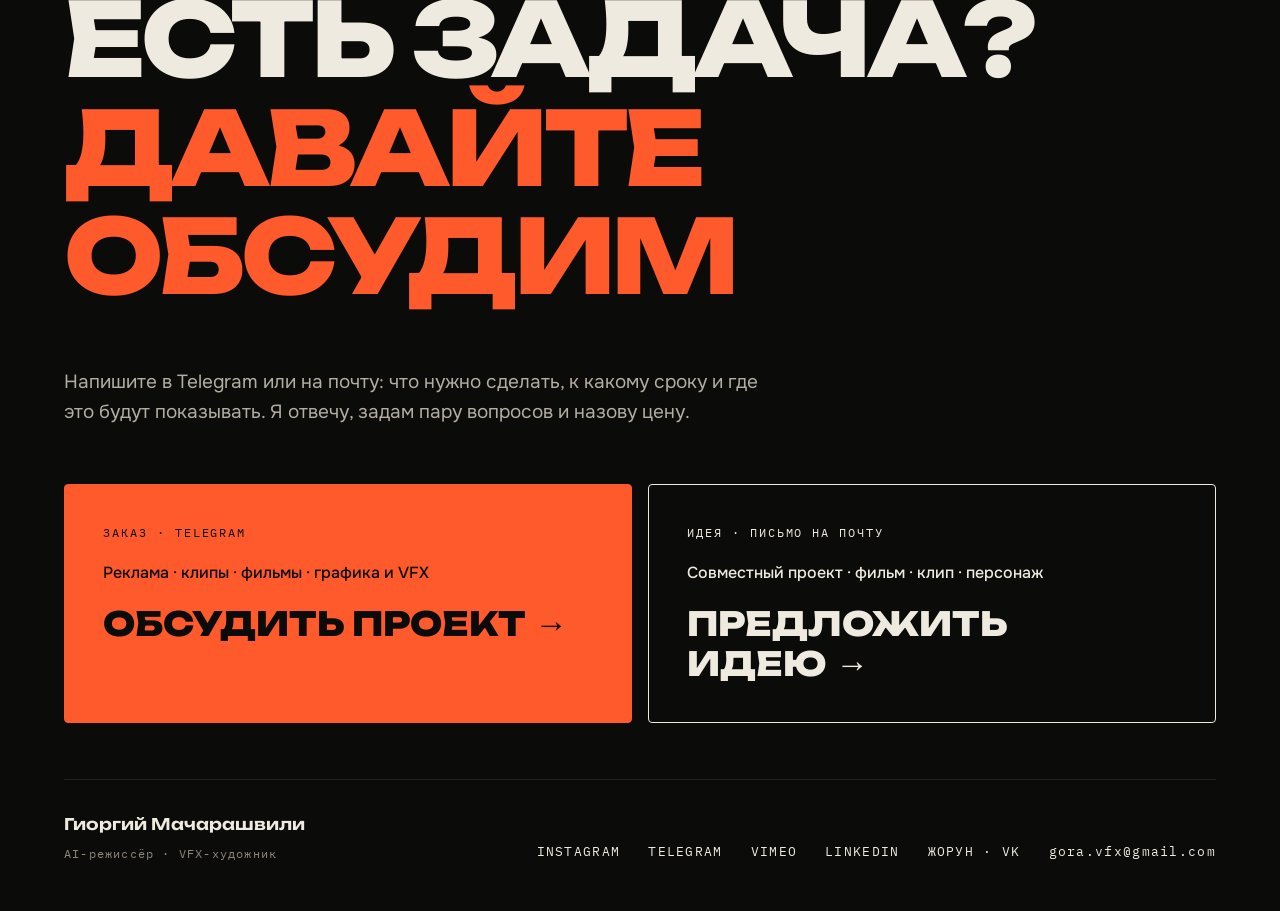
==== commit bb0c0f90: "LinkedIn: значок в шапке, ссылка в подвале и в данных для поисковиков Значок — Font Awesome Free (CC" ====
--- a/about/index.html
+++ b/about/index.html
@@ -32,7 +32,7 @@
 
   <link rel="preload" href="../assets/fonts/unbounded-cyrillic.woff2" as="font" type="font/woff2" crossorigin>
   <link rel="preload" href="../assets/fonts/onest-cyrillic.woff2" as="font" type="font/woff2" crossorigin>
-  <link rel="stylesheet" href="../assets/css/site.css?v=546d8392">
+  <link rel="stylesheet" href="../assets/css/site.css?v=db1f0f67">
   <script>document.documentElement.classList.add('js')</script>
   <script src="../assets/js/site.js?v=f21dc6a9" defer></script>
 </head>
@@ -58,12 +58,14 @@
     <a href="https://www.instagram.com/gora_vfx/" target="_blank" rel="noopener" aria-label="Instagram" title="Instagram"><svg viewBox="0 0 24 24" aria-hidden="true" focusable="false"><path d="M7.0301.084c-1.2768.0602-2.1487.264-2.911.5634-.7888.3075-1.4575.72-2.1228 1.3877-.6652.6677-1.075 1.3368-1.3802 2.127-.2954.7638-.4956 1.6365-.552 2.914-.0564 1.2775-.0689 1.6882-.0626 4.947.0062 3.2586.0206 3.6671.0825 4.9473.061 1.2765.264 2.1482.5635 2.9107.308.7889.72 1.4573 1.388 2.1228.6679.6655 1.3365 1.0743 2.1285 1.38.7632.295 1.6361.4961 2.9134.552 1.2773.056 1.6884.069 4.9462.0627 3.2578-.0062 3.668-.0207 4.9478-.0814 1.28-.0607 2.147-.2652 2.9098-.5633.7889-.3086 1.4578-.72 2.1228-1.3881.665-.6682 1.0745-1.3378 1.3795-2.1284.2957-.7632.4966-1.636.552-2.9124.056-1.2809.0692-1.6898.063-4.948-.0063-3.2583-.021-3.6668-.0817-4.9465-.0607-1.2797-.264-2.1487-.5633-2.9117-.3084-.7889-.72-1.4568-1.3876-2.1228C21.2982 1.33 20.628.9208 19.8378.6165 19.074.321 18.2017.1197 16.9244.0645 15.6471.0093 15.236-.005 11.977.0014 8.718.0076 8.31.0215 7.0301.0839m.1402 21.6932c-1.17-.0509-1.8053-.2453-2.2287-.408-.5606-.216-.96-.4771-1.3819-.895-.422-.4178-.6811-.8186-.9-1.378-.1644-.4234-.3624-1.058-.4171-2.228-.0595-1.2645-.072-1.6442-.079-4.848-.007-3.2037.0053-3.583.0607-4.848.05-1.169.2456-1.805.408-2.2282.216-.5613.4762-.96.895-1.3816.4188-.4217.8184-.6814 1.3783-.9003.423-.1651 1.0575-.3614 2.227-.4171 1.2655-.06 1.6447-.072 4.848-.079 3.2033-.007 3.5835.005 4.8495.0608 1.169.0508 1.8053.2445 2.228.408.5608.216.96.4754 1.3816.895.4217.4194.6816.8176.9005 1.3787.1653.4217.3617 1.056.4169 2.2263.0602 1.2655.0739 1.645.0796 4.848.0058 3.203-.0055 3.5834-.061 4.848-.051 1.17-.245 1.8055-.408 2.2294-.216.5604-.4763.96-.8954 1.3814-.419.4215-.8181.6811-1.3783.9-.4224.1649-1.0577.3617-2.2262.4174-1.2656.0595-1.6448.072-4.8493.079-3.2045.007-3.5825-.006-4.848-.0608M16.953 5.5864A1.44 1.44 0 1 0 18.39 4.144a1.44 1.44 0 0 0-1.437 1.4424M5.8385 12.012c.0067 3.4032 2.7706 6.1557 6.173 6.1493 3.4026-.0065 6.157-2.7701 6.1506-6.1733-.0065-3.4032-2.771-6.1565-6.174-6.1498-3.403.0067-6.156 2.771-6.1496 6.1738M8 12.0077a4 4 0 1 1 4.008 3.9921A3.9996 3.9996 0 0 1 8 12.0077"/></svg></a>
     <a href="https://t.me/gora_vfx" target="_blank" rel="noopener" aria-label="Telegram" title="Telegram"><svg viewBox="0 0 24 24" aria-hidden="true" focusable="false"><path d="M11.944 0A12 12 0 0 0 0 12a12 12 0 0 0 12 12 12 12 0 0 0 12-12A12 12 0 0 0 12 0a12 12 0 0 0-.056 0zm4.962 7.224c.1-.002.321.023.465.14a.506.506 0 0 1 .171.325c.016.093.036.306.02.472-.18 1.898-.962 6.502-1.36 8.627-.168.9-.499 1.201-.82 1.23-.696.065-1.225-.46-1.9-.902-1.056-.693-1.653-1.124-2.678-1.8-1.185-.78-.417-1.21.258-1.91.177-.184 3.247-2.977 3.307-3.23.007-.032.014-.15-.056-.212s-.174-.041-.249-.024c-.106.024-1.793 1.14-5.061 3.345-.48.33-.913.49-1.302.48-.428-.008-1.252-.241-1.865-.44-.752-.245-1.349-.374-1.297-.789.027-.216.325-.437.893-.663 3.498-1.524 5.83-2.529 6.998-3.014 3.332-1.386 4.025-1.627 4.476-1.635z"/></svg></a>
     <a href="https://vimeo.com/user97466918" target="_blank" rel="noopener" aria-label="Vimeo" title="Vimeo"><svg viewBox="0 0 24 24" aria-hidden="true" focusable="false"><path d="M23.9765 6.4168c-.105 2.338-1.739 5.5429-4.894 9.6088-3.2679 4.247-6.0258 6.3699-8.2898 6.3699-1.409 0-2.578-1.294-3.553-3.881l-1.9179-7.1138c-.719-2.584-1.488-3.878-2.312-3.878-.179 0-.806.378-1.8809 1.132l-1.129-1.457a315.06 315.06 0 003.501-3.1279c1.579-1.368 2.765-2.085 3.5539-2.159 1.867-.18 3.016 1.1 3.447 3.838.465 2.953.789 4.789.971 5.5069.5389 2.45 1.1309 3.674 1.7759 3.674.502 0 1.256-.796 2.265-2.385 1.004-1.589 1.54-2.797 1.612-3.628.144-1.371-.395-2.061-1.614-2.061-.574 0-1.167.121-1.777.391 1.186-3.8679 3.434-5.7568 6.7619-5.6368 2.4729.06 3.6279 1.664 3.4929 4.7969z"/></svg></a>
+    <a href="https://www.linkedin.com/in/giorgi-macharashvili-4b369a12b/" target="_blank" rel="noopener" aria-label="LinkedIn" title="LinkedIn"><svg viewBox="0 32 448 448" aria-hidden="true" focusable="false"><!-- Font Awesome Free 7.3.1 by @fontawesome - https://fontawesome.com License - https://fontawesome.com/license/free (Icons: CC BY 4.0, Fonts: SIL OFL 1.1, Code: MIT License) Copyright 2026 Fonticons, Inc. --><path d="M416 32L31.9 32C14.3 32 0 46.5 0 64.3L0 447.7C0 465.5 14.3 480 31.9 480L416 480c17.6 0 32-14.5 32-32.3l0-383.4C448 46.5 433.6 32 416 32zM135.4 416l-66.4 0 0-213.8 66.5 0 0 213.8-.1 0zM102.2 96a38.5 38.5 0 1 1 0 77 38.5 38.5 0 1 1 0-77zM384.3 416l-66.4 0 0-104c0-24.8-.5-56.7-34.5-56.7-34.6 0-39.9 27-39.9 54.9l0 105.8-66.4 0 0-213.8 63.7 0 0 29.2 .9 0c8.9-16.8 30.6-34.5 62.9-34.5 67.2 0 79.7 44.3 79.7 101.9l0 117.2z"/></svg></a>
   </div>
   </nav>
   <div class="soc soc-bar">
     <a href="https://www.instagram.com/gora_vfx/" target="_blank" rel="noopener" aria-label="Instagram" title="Instagram"><svg viewBox="0 0 24 24" aria-hidden="true" focusable="false"><path d="M7.0301.084c-1.2768.0602-2.1487.264-2.911.5634-.7888.3075-1.4575.72-2.1228 1.3877-.6652.6677-1.075 1.3368-1.3802 2.127-.2954.7638-.4956 1.6365-.552 2.914-.0564 1.2775-.0689 1.6882-.0626 4.947.0062 3.2586.0206 3.6671.0825 4.9473.061 1.2765.264 2.1482.5635 2.9107.308.7889.72 1.4573 1.388 2.1228.6679.6655 1.3365 1.0743 2.1285 1.38.7632.295 1.6361.4961 2.9134.552 1.2773.056 1.6884.069 4.9462.0627 3.2578-.0062 3.668-.0207 4.9478-.0814 1.28-.0607 2.147-.2652 2.9098-.5633.7889-.3086 1.4578-.72 2.1228-1.3881.665-.6682 1.0745-1.3378 1.3795-2.1284.2957-.7632.4966-1.636.552-2.9124.056-1.2809.0692-1.6898.063-4.948-.0063-3.2583-.021-3.6668-.0817-4.9465-.0607-1.2797-.264-2.1487-.5633-2.9117-.3084-.7889-.72-1.4568-1.3876-2.1228C21.2982 1.33 20.628.9208 19.8378.6165 19.074.321 18.2017.1197 16.9244.0645 15.6471.0093 15.236-.005 11.977.0014 8.718.0076 8.31.0215 7.0301.0839m.1402 21.6932c-1.17-.0509-1.8053-.2453-2.2287-.408-.5606-.216-.96-.4771-1.3819-.895-.422-.4178-.6811-.8186-.9-1.378-.1644-.4234-.3624-1.058-.4171-2.228-.0595-1.2645-.072-1.6442-.079-4.848-.007-3.2037.0053-3.583.0607-4.848.05-1.169.2456-1.805.408-2.2282.216-.5613.4762-.96.895-1.3816.4188-.4217.8184-.6814 1.3783-.9003.423-.1651 1.0575-.3614 2.227-.4171 1.2655-.06 1.6447-.072 4.848-.079 3.2033-.007 3.5835.005 4.8495.0608 1.169.0508 1.8053.2445 2.228.408.5608.216.96.4754 1.3816.895.4217.4194.6816.8176.9005 1.3787.1653.4217.3617 1.056.4169 2.2263.0602 1.2655.0739 1.645.0796 4.848.0058 3.203-.0055 3.5834-.061 4.848-.051 1.17-.245 1.8055-.408 2.2294-.216.5604-.4763.96-.8954 1.3814-.419.4215-.8181.6811-1.3783.9-.4224.1649-1.0577.3617-2.2262.4174-1.2656.0595-1.6448.072-4.8493.079-3.2045.007-3.5825-.006-4.848-.0608M16.953 5.5864A1.44 1.44 0 1 0 18.39 4.144a1.44 1.44 0 0 0-1.437 1.4424M5.8385 12.012c.0067 3.4032 2.7706 6.1557 6.173 6.1493 3.4026-.0065 6.157-2.7701 6.1506-6.1733-.0065-3.4032-2.771-6.1565-6.174-6.1498-3.403.0067-6.156 2.771-6.1496 6.1738M8 12.0077a4 4 0 1 1 4.008 3.9921A3.9996 3.9996 0 0 1 8 12.0077"/></svg></a>
     <a href="https://t.me/gora_vfx" target="_blank" rel="noopener" aria-label="Telegram" title="Telegram"><svg viewBox="0 0 24 24" aria-hidden="true" focusable="false"><path d="M11.944 0A12 12 0 0 0 0 12a12 12 0 0 0 12 12 12 12 0 0 0 12-12A12 12 0 0 0 12 0a12 12 0 0 0-.056 0zm4.962 7.224c.1-.002.321.023.465.14a.506.506 0 0 1 .171.325c.016.093.036.306.02.472-.18 1.898-.962 6.502-1.36 8.627-.168.9-.499 1.201-.82 1.23-.696.065-1.225-.46-1.9-.902-1.056-.693-1.653-1.124-2.678-1.8-1.185-.78-.417-1.21.258-1.91.177-.184 3.247-2.977 3.307-3.23.007-.032.014-.15-.056-.212s-.174-.041-.249-.024c-.106.024-1.793 1.14-5.061 3.345-.48.33-.913.49-1.302.48-.428-.008-1.252-.241-1.865-.44-.752-.245-1.349-.374-1.297-.789.027-.216.325-.437.893-.663 3.498-1.524 5.83-2.529 6.998-3.014 3.332-1.386 4.025-1.627 4.476-1.635z"/></svg></a>
     <a href="https://vimeo.com/user97466918" target="_blank" rel="noopener" aria-label="Vimeo" title="Vimeo"><svg viewBox="0 0 24 24" aria-hidden="true" focusable="false"><path d="M23.9765 6.4168c-.105 2.338-1.739 5.5429-4.894 9.6088-3.2679 4.247-6.0258 6.3699-8.2898 6.3699-1.409 0-2.578-1.294-3.553-3.881l-1.9179-7.1138c-.719-2.584-1.488-3.878-2.312-3.878-.179 0-.806.378-1.8809 1.132l-1.129-1.457a315.06 315.06 0 003.501-3.1279c1.579-1.368 2.765-2.085 3.5539-2.159 1.867-.18 3.016 1.1 3.447 3.838.465 2.953.789 4.789.971 5.5069.5389 2.45 1.1309 3.674 1.7759 3.674.502 0 1.256-.796 2.265-2.385 1.004-1.589 1.54-2.797 1.612-3.628.144-1.371-.395-2.061-1.614-2.061-.574 0-1.167.121-1.777.391 1.186-3.8679 3.434-5.7568 6.7619-5.6368 2.4729.06 3.6279 1.664 3.4929 4.7969z"/></svg></a>
+    <a href="https://www.linkedin.com/in/giorgi-macharashvili-4b369a12b/" target="_blank" rel="noopener" aria-label="LinkedIn" title="LinkedIn"><svg viewBox="0 32 448 448" aria-hidden="true" focusable="false"><!-- Font Awesome Free 7.3.1 by @fontawesome - https://fontawesome.com License - https://fontawesome.com/license/free (Icons: CC BY 4.0, Fonts: SIL OFL 1.1, Code: MIT License) Copyright 2026 Fonticons, Inc. --><path d="M416 32L31.9 32C14.3 32 0 46.5 0 64.3L0 447.7C0 465.5 14.3 480 31.9 480L416 480c17.6 0 32-14.5 32-32.3l0-383.4C448 46.5 433.6 32 416 32zM135.4 416l-66.4 0 0-213.8 66.5 0 0 213.8-.1 0zM102.2 96a38.5 38.5 0 1 1 0 77 38.5 38.5 0 1 1 0-77zM384.3 416l-66.4 0 0-104c0-24.8-.5-56.7-34.5-56.7-34.6 0-39.9 27-39.9 54.9l0 105.8-66.4 0 0-213.8 63.7 0 0 29.2 .9 0c8.9-16.8 30.6-34.5 62.9-34.5 67.2 0 79.7 44.3 79.7 101.9l0 117.2z"/></svg></a>
   </div>
   <details class="lang">
     <summary class="lang-btn" aria-label="Язык сайта: русский"><span class="flag" aria-hidden="true"><svg viewBox="0 0 30 20" width="21" height="14" focusable="false"><rect width="30" height="20" fill="#fff"/><rect y="6.667" width="30" height="6.667" fill="#0039a6"/><rect y="13.333" width="30" height="6.667" fill="#d52b1e"/></svg></span><span class="lang-code" aria-hidden="true">RU</span><span class="lang-caret" aria-hidden="true"></span></summary>
@@ -214,6 +216,7 @@
       <a href="https://www.instagram.com/gora_vfx/" target="_blank" rel="noopener">Instagram</a>
       <a href="https://t.me/gora_vfx" target="_blank" rel="noopener">Telegram</a>
       <a href="https://vimeo.com/user97466918" target="_blank" rel="noopener">Vimeo</a>
+      <a href="https://www.linkedin.com/in/giorgi-macharashvili-4b369a12b/" target="_blank" rel="noopener">LinkedIn</a>
       <a href="https://vk.ru/jorundo" target="_blank" rel="noopener">Жорун · VK</a>
       <a class="mail" href="mailto:gora.vfx@gmail.com">gora.vfx@gmail.com</a>
     </nav>
--- a/assets/css/site.css
+++ b/assets/css/site.css
@@ -322,6 +322,9 @@
   /* Узкий ноутбук: у переключателя языка только флаг, иначе меню не помещается */
   .lang-code { display: none; }
   .lang-btn { padding: 8px 11px 8px 10px; }
+  .site-header { column-gap: 16px; }
+  .nav { gap: 22px; }
+  .soc a { width: 30px; }
 }
 @media (max-width: 479px) {
   /* На телефоне кнопка меню — только значок, переключатель языка — только флаг */
